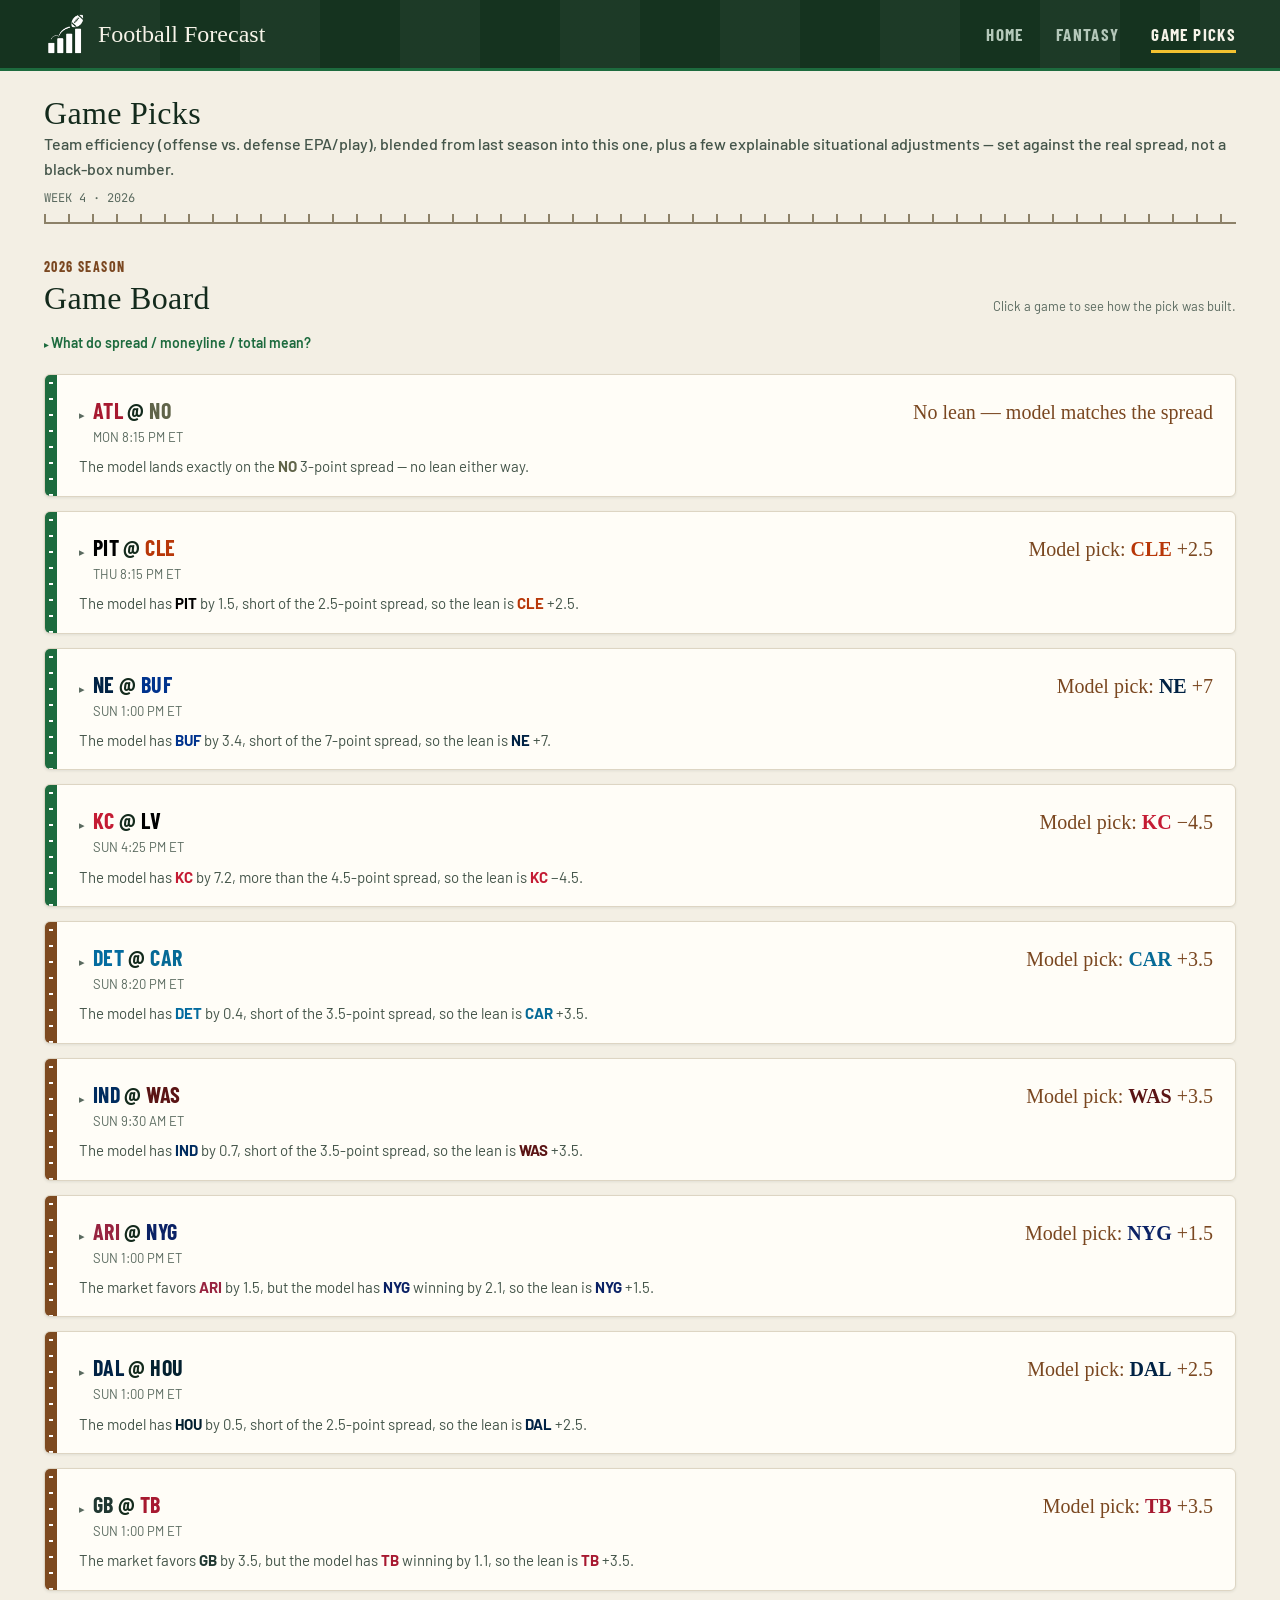
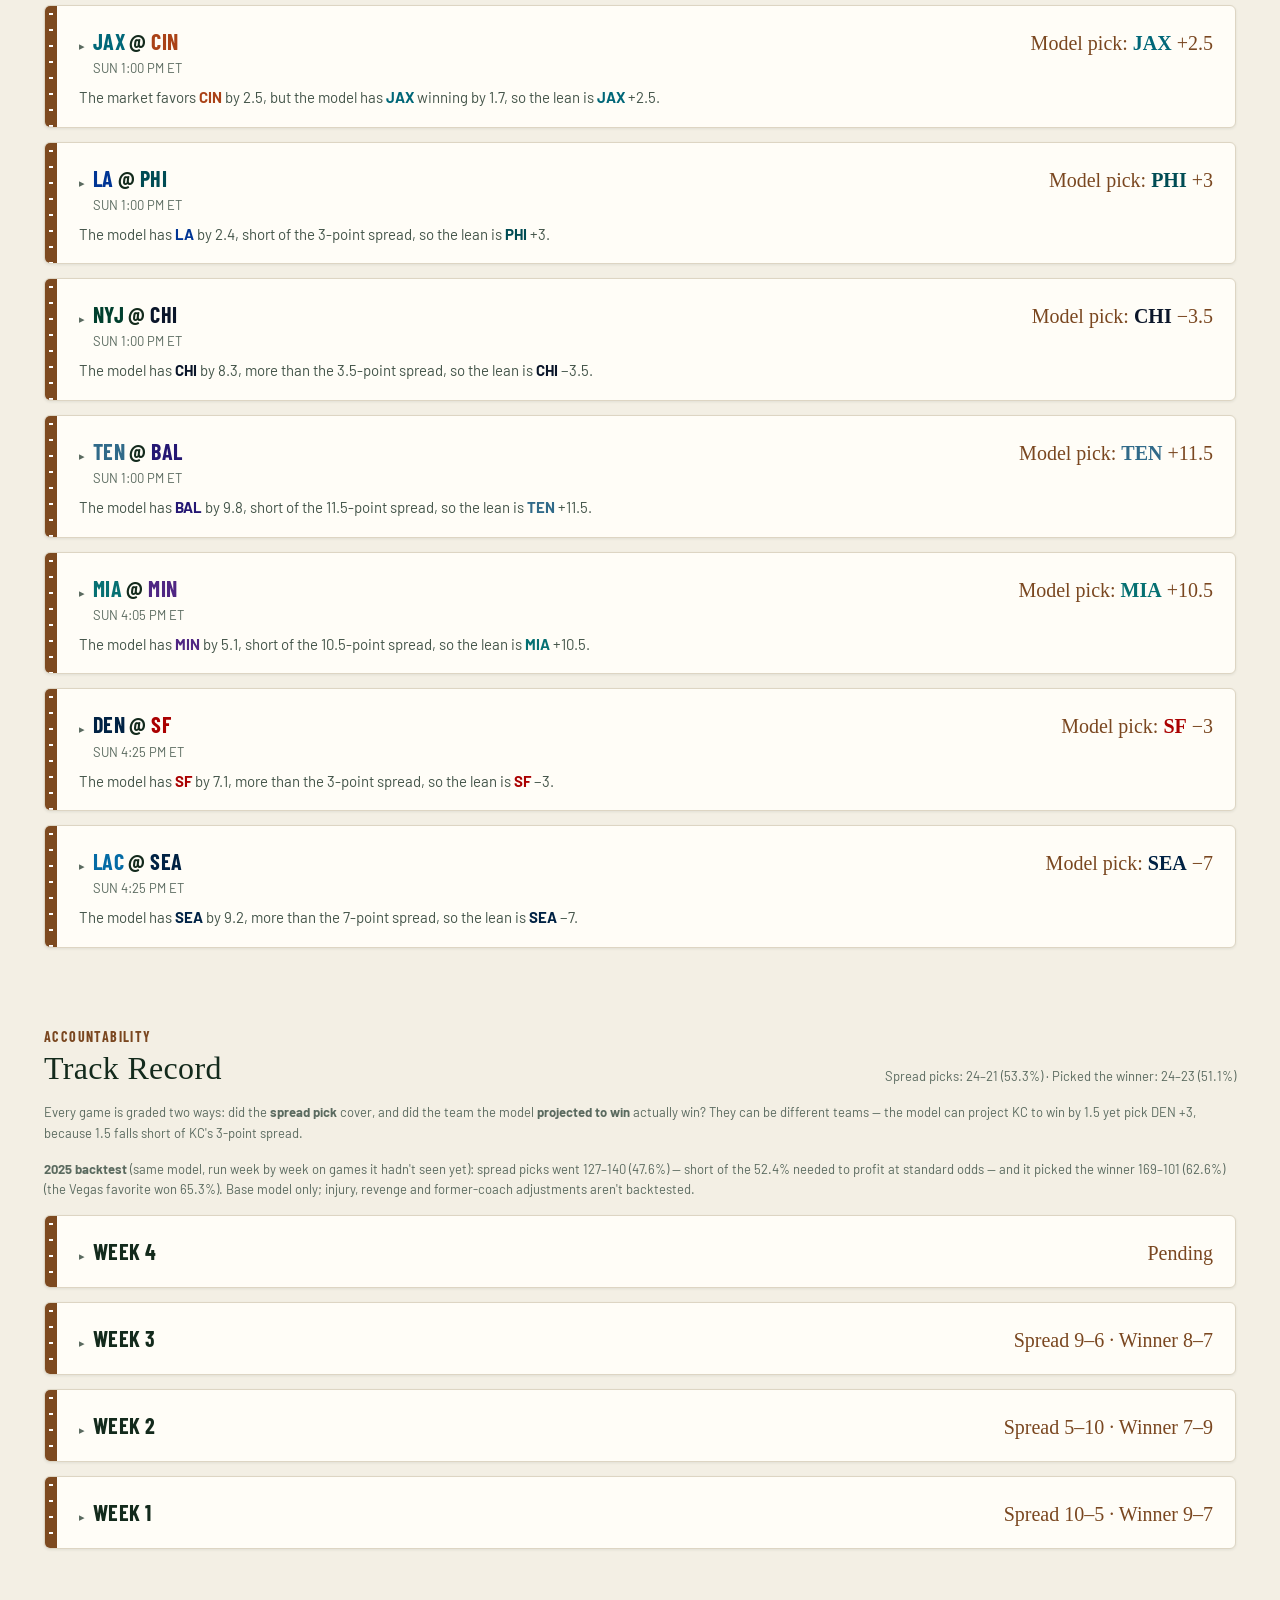
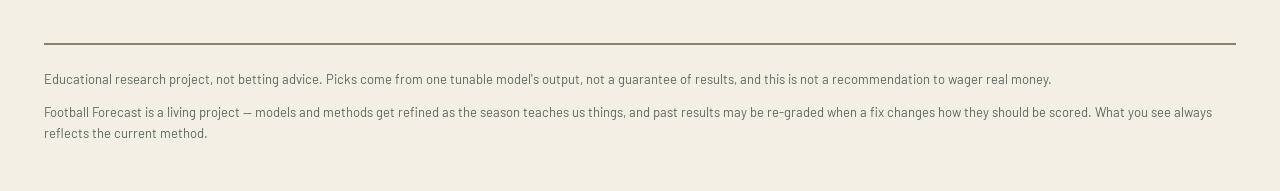
==== betting.html @ 80f2fd71 "Switch the site to the design system's Chalk (light) theme The Field (dark) theme read as too dark, " ====
<!doctype html>
<html lang="en" data-theme="light">
<head>
<meta charset="utf-8">
<meta name="viewport" content="width=device-width, initial-scale=1">
<title>Game Picks — Football Forecast</title>
<meta name="description" content="Weekly game-by-game picks built from matchup efficiency, continuity, situational factors, and weather.">
<meta name="theme-color" content="#15331f">
<link rel="stylesheet" href="tokens.css">
<link rel="stylesheet" href="styles.css">
<link rel="icon" type="image/jpeg" href="images/favicon.jpg">
</head>
<body>

<header class="site-header">
  <nav class="site-nav">
    <a href="index.html" class="site-logo"><img src="images/logo_small_white.png" alt="" class="site-logo-img">Football Forecast</a>
    <button class="nav-burger" aria-label="Menu" onclick="toggleSiteNav(this)">&#9776;</button>
    <ul class="site-nav-links">
      <li><a href="index.html" class="site-nav-link">Home</a></li>
      <li><a href="fantasy.html" class="site-nav-link">Fantasy</a></li>
      <li><a href="betting.html" class="site-nav-link active">Game Picks</a></li>
    </ul>
  </nav>
</header>

<main class="container">
  <div class="masthead-strip">
    <div>
      <h1>Game Picks</h1>
      <div class="masthead-sub">Team efficiency (offense vs. defense EPA/play), blended from last season into this one, plus a few explainable situational adjustments — set against the real spread, not a black-box number.</div>
    </div>
    <div class="masthead-date" id="betting-week-label"></div>
  </div>

  <section class="section">
    <div class="section-head">
      <div>
        <div class="section-kicker betting">2026 Season</div>
        <h2 id="game-board-title">Game Board</h2>
      </div>
      <span class="section-note">Click a game to see how the pick was built.</span>
    </div>
    <details class="methodology-details" style="margin-bottom: 1.25rem;">
      <summary>What do spread / moneyline / total mean?</summary>
      <div class="section-note" style="display: block; margin-top: 0.5rem; line-height: 1.6;">
        <strong>Moneyline</strong> is a bet on who simply wins the game. A negative number is the favorite —
        e.g. &minus;148 means you'd bet $148 to win $100 (plus your $148 back). A positive number is the
        underdog — e.g. +124 means a $100 bet wins $124. <strong>Spread</strong> handicaps the favorite by a
        point margin so both sides are roughly equally likely to "cover" — the favorite (shown negative, e.g.
        KC &minus;3.0) must win by more than 3 to cover; the underdog (shown positive, e.g. DEN +3.0) covers by
        losing by less than 3, or winning outright. <strong>Total</strong> (over/under) is a bet on the
        combined score of both teams, over or under one number. Each <strong>Model pick</strong> below is the
        side of the spread our model favors: if the model's projected margin beats the spread, it takes the
        favorite; if it falls short, it takes the underdog with the points. When the two match exactly, there's
        no lean.
      </div>
    </details>
    <div id="game-board"></div>
  </section>

  <section class="section">
    <div class="section-head">
      <div>
        <div class="section-kicker betting">Accountability</div>
        <h2>Track Record</h2>
      </div>
      <span class="section-note" id="track-record-overall"></span>
    </div>
    <p class="section-note tr-note">
      Every game is graded two ways: did the <strong>spread pick</strong> cover, and did the team the model
      <strong>projected to win</strong> actually win? They can be different teams — the model can project KC to
      win by 1.5 yet pick DEN +3, because 1.5 falls short of KC's 3-point spread.
    </p>
    <p class="section-note tr-note" id="backtest-summary"></p>
    <div id="track-record"></div>
  </section>

  <div class="disclaimer">
    <p>
      Educational research project, not betting advice. Picks come from one tunable model's output, not a
      guarantee of results, and this is not a recommendation to wager real money.
    </p>
    <p>
      Football Forecast is a living project — models and methods get refined as the season teaches us things,
      and past results may be re-graded when a fix changes how they should be scored. What you see always
      reflects the current method.
    </p>
  </div>
</main>

<script>
function toggleSiteNav(btn) {
  const links = document.querySelector('.site-nav-links');
  const open = links.classList.toggle('open');
  btn.innerHTML = open ? '&#10005;' : '&#9776;';
}

function fmt1(n) { return (n === null || n === undefined) ? '—' : (Math.round(n * 10) / 10).toFixed(1).replace('-', '−'); }

// Kickoff as the design system writes it: "SUN 1:00 PM ET". nflverse's
// gametime is already Eastern, 24-hour.
function kickoff(g) {
  if (!g.weekday || !g.gametime) return '';
  const [h, m] = g.gametime.split(':').map(Number);
  return `${g.weekday.slice(0, 3).toUpperCase()} ${h % 12 || 12}:${String(m).padStart(2, '0')} ${h < 12 ? 'AM' : 'PM'} ET`;
}

// Official primary brand color per team (from nflverse's teams table).
const TEAM_COLORS = {
  ARI: '#97233F', ATL: '#A71930', BAL: '#241773', BUF: '#00338D', CAR: '#0085CA',
  CHI: '#0B162A', CIN: '#FB4F14', CLE: '#FF3C00', DAL: '#002244', DEN: '#002244',
  DET: '#0076B6', GB: '#203731', HOU: '#03202F', IND: '#002C5F', JAX: '#006778',
  KC: '#E31837', LA: '#003594', LAC: '#007BC7', LV: '#000000', MIA: '#008E97',
  MIN: '#4F2683', NE: '#002244', NO: '#D3BC8D', NYG: '#0B2265', NYJ: '#003F2D',
  PHI: '#004C54', PIT: '#000000', SEA: '#002244', SF: '#AA0000', TB: '#A71930',
  TEN: '#4495D2', WAS: '#5A1414',
};

// Most primaries are navy or black and vanish on the dark field, so each is
// mixed toward the page's text color only as far as it takes to clear 4.5:1
// on --surface-raised (the worst-case card ground in both themes). Reads the
// live tokens, so it holds in either theme.
const READABLE_TEAM_COLORS = (() => {
  const rgb = hex => { const n = parseInt(hex.trim().slice(1), 16); return [n >> 16 & 255, n >> 8 & 255, n & 255]; };
  const lum = c => c.map(v => { v /= 255; return v <= 0.03928 ? v / 12.92 : ((v + 0.055) / 1.055) ** 2.4; })
    .reduce((s, v, i) => s + v * [0.2126, 0.7152, 0.0722][i], 0);
  const ratio = (a, b) => { const [hi, lo] = [lum(a), lum(b)].sort((x, y) => y - x); return (hi + 0.05) / (lo + 0.05); };
  const css = getComputedStyle(document.documentElement);
  const ground = rgb(css.getPropertyValue('--surface-raised')), ink = rgb(css.getPropertyValue('--text'));
  const out = {};
  for (const [team, hex] of Object.entries(TEAM_COLORS)) {
    const base = rgb(hex);
    let mixed = base;
    for (let step = 1; step <= 20 && ratio(mixed, ground) < 4.5; step++) {
      mixed = base.map((v, i) => Math.round(v + (ink[i] - v) * step / 20));
    }
    out[team] = `rgb(${mixed.join(', ')})`;
  }
  return out;
})();

function teamSpan(abbr) {
  const color = READABLE_TEAM_COLORS[abbr];
  return color ? `<span class="team" style="--team-color: ${color};">${abbr}</span>` : abbr;
}

// Colors just the two teams THIS game is about, matched on word boundaries
// so e.g. "LA" doesn't clip inside another word -- safe because a game's
// storyline only ever names its own home/away teams.
function colorStoryline(text, home, away) {
  if (!text) return text;
  const esc = (s) => s.replace(/[.*+?^${}()|[\]\\]/g, '\\$&');
  return text
    .replace(new RegExp(`\\b${esc(home)}\\b`, 'g'), teamSpan(home))
    .replace(new RegExp(`\\b${esc(away)}\\b`, 'g'), teamSpan(away));
}

// Yellow penalty flags (.flag) are reserved for factors that actually move the
// model's margin -- a starting QB out, a revenge game, a former coach -- per the
// design system's Tag rule. Everything else is context, shown as a neutral tag.
function factorTags(g) {
  const tags = [];
  if (g.primetime) tags.push(`<span class="factor-tag">Primetime</span>`);
  if (g.div_game) tags.push(`<span class="factor-tag">Division game</span>`);
  const homeQbOut = g.qb_injury && g.qb_injury.home;
  const awayQbOut = g.qb_injury && g.qb_injury.away;
  const qbStatusLabel = s => s === 'Reserve' ? 'on Reserve' : s;
  if (homeQbOut) tags.push(`<span class="factor-tag flag">${teamSpan(g.home_team)} QB ${qbStatusLabel(homeQbOut.status)}</span>`);
  if (awayQbOut) tags.push(`<span class="factor-tag flag">${teamSpan(g.away_team)} QB ${qbStatusLabel(awayQbOut.status)}</span>`);
  if (g.revenge_game && (g.revenge_game.home || g.revenge_game.away)) {
    const who = g.revenge_game.home ? g.home_team : g.away_team;
    tags.push(`<span class="factor-tag flag">Revenge game: ${teamSpan(who)} lost last meeting (${g.revenge_game.last_season})</span>`);
  }
  if (g.former_coach && (g.former_coach.home || g.former_coach.away)) {
    const fc = g.former_coach.home || g.former_coach.away;
    const who = g.former_coach.home ? g.home_team : g.away_team;
    tags.push(`<span class="factor-tag flag">${teamSpan(who)} faces former coach ${fc.coach_name}</span>`);
  }
  if (g.rest_days_edge_home !== null && g.rest_days_edge_home !== 0) {
    const who = g.rest_days_edge_home > 0 ? g.home_team : g.away_team;
    tags.push(`<span class="factor-tag">Rest edge: ${teamSpan(who)} (+${Math.abs(g.rest_days_edge_home)}d)</span>`);
  }
  if (g.international_site) tags.push(`<span class="factor-tag">International site</span>`);
  if (g.roof) tags.push(`<span class="factor-tag">${g.roof}</span>`);
  if (g.weather) tags.push(`<span class="factor-tag">${g.weather.short_forecast}, ${g.weather.temperature_f}°F, wind ${g.weather.wind}</span>`);
  const homeOl = g.oline_continuity && g.oline_continuity.home;
  const awayOl = g.oline_continuity && g.oline_continuity.away;
  if (homeOl) tags.push(`<span class="factor-tag">${teamSpan(g.home_team)} O-line continuity: ${Math.round(homeOl.continuity_pct * 100)}%</span>`);
  if (awayOl) tags.push(`<span class="factor-tag">${teamSpan(g.away_team)} O-line continuity: ${Math.round(awayOl.continuity_pct * 100)}%</span>`);
  const homeCoach = g.coach_continuity && g.coach_continuity.home;
  const awayCoach = g.coach_continuity && g.coach_continuity.away;
  if (homeCoach && homeCoach.same_coach === false) tags.push(`<span class="factor-tag">${teamSpan(g.home_team)} new HC</span>`);
  if (awayCoach && awayCoach.same_coach === false) tags.push(`<span class="factor-tag">${teamSpan(g.away_team)} new HC</span>`);
  return tags.join('');
}

function fmtOdds(n) { return (n === null || n === undefined) ? '—' : (n > 0 ? '+' + n : String(n).replace('-', '−')); }

// A team's own spread in standard notation (favorite negative) from the
// home-relative spread_home -- same formatting as the market row.
function teamLine(spreadHome, side) {
  const x = side === 'home' ? -spreadHome : spreadHome;
  return x === 0 ? 'PK' : fmtOdds(x);
}

function pickLabel(side, spreadHome, home, away) {
  const team = side === 'home' ? home : away;
  return `${teamSpan(team)} ${teamLine(spreadHome, side)}`;
}

function pickHeader(g) {
  if (g.pick_status === 'pick' && g.our_pick && g.market) {
    return `Model pick: ${pickLabel(g.our_pick, g.market.spread_home, g.home_team, g.away_team)}`;
  }
  if (g.pick_status === 'no_lean') return 'No lean — model matches the spread';
  if (g.pick_status === 'no_line') return 'No line posted yet';
  return 'Not enough data yet';
}

function marketOddsHtml(g) {
  const m = g.market;
  if (!m) return '';
  // spread_home is home-relative (positive = home favored); flip signs to
  // the two teams' own standard-notation numbers (favorite negative,
  // underdog positive).
  const homeSpread = -m.spread_home;
  const awaySpread = m.spread_home;
  let edgeNote = '';
  const mm = g.model_margin_home;
  if (mm !== null && mm !== undefined && m.edge_vs_market !== null && m.edge_vs_market !== undefined) {
    const modelText = mm === 0 ? 'even' : `${teamSpan(mm > 0 ? g.home_team : g.away_team)} by ${fmt1(Math.abs(mm))}`;
    const s = m.spread_home;
    const marketText = s === 0 ? 'even' : `${teamSpan(s > 0 ? g.home_team : g.away_team)} ${fmtOdds(-Math.abs(s))}`;
    const e = m.edge_vs_market;
    const gapText = e === 0 ? 'no gap' : `gap ${Math.abs(e).toFixed(1)} toward ${teamSpan(e > 0 ? g.home_team : g.away_team)}`;
    edgeNote = `Model: ${modelText} &middot; Market: ${marketText} &middot; ${gapText}`;
  }
  return `
    <div class="market-odds">
      <div class="market-row"><span class="market-label">Spread</span><span>${teamSpan(g.home_team)} ${fmtOdds(homeSpread)} &middot; ${teamSpan(g.away_team)} ${fmtOdds(awaySpread)}</span></div>
      <div class="market-row"><span class="market-label">Moneyline</span><span>${teamSpan(g.home_team)} ${fmtOdds(m.moneyline_home)} &middot; ${teamSpan(g.away_team)} ${fmtOdds(m.moneyline_away)}</span></div>
      <div class="market-row"><span class="market-label">Total</span><span>${m.total ?? '—'}</span></div>
      ${edgeNote ? `<div class="market-edge-note">${edgeNote}</div>` : ''}
    </div>
  `;
}

async function loadGameBoard() {
  const el = document.getElementById('game-board');
  try {
    const gb = await fetch('data/betting/game_board.json').then(r => r.json());
    if (!gb.games || !gb.games.length) {
      el.innerHTML = `<p class="empty-state">${gb.note || 'No upcoming games found.'}</p>`;
      return;
    }
    document.getElementById('betting-week-label').textContent = `Week ${gb.week} · ${gb.season}`;
    const isRivalry = g => g.div_game || (g.revenge_game && (g.revenge_game.home || g.revenge_game.away)) || (g.former_coach && (g.former_coach.home || g.former_coach.away));
    el.innerHTML = gb.games.map(g => {
      const pickText = pickHeader(g);
      const time = kickoff(g);
      return `
        <details class="game-card ${isRivalry(g) ? 'rivalry' : ''}">
          <summary>
            <div class="game-card-top">
              <div class="matchup-line">
                <div>
                  <div class="game-matchup">${teamSpan(g.away_team)} @ ${teamSpan(g.home_team)}</div>
                  <div class="section-note">${time}</div>
                </div>
              </div>
              <div class="game-pick">${pickText}</div>
            </div>
            <p class="game-why">${colorStoryline(g.storyline_short, g.home_team, g.away_team)}</p>
          </summary>
          <div class="game-card-body">
            ${marketOddsHtml(g)}
            <p class="game-storyline">${colorStoryline(g.storyline, g.home_team, g.away_team)}</p>
            <div class="factor-tags">${factorTags(g)}</div>
          </div>
        </details>
      `;
    }).join('');
  } catch (e) {
    el.innerHTML = '<p class="empty-state">Game board data not available yet — run scripts/betting_scan.py.</p>';
  }
}

const MARK_RIGHT = `<span class="pill up" title="Correct" aria-label="Correct">&#10003;</span>`;
const MARK_WRONG = `<span class="pill down" title="Incorrect" aria-label="Incorrect">&#10007;</span>`;

// Unplayed games get no mark -- the week header already says "Pending", and
// a pill per line was what pushed rows past a phone-width card.
function spreadResultPill(g) {
  if (g.no_lean) return `<span class="pill pos">No lean</span>`;
  if (g.push) return `<span class="pill pos">Push</span>`;
  if (g.correct === null || g.correct === undefined) return '';
  return g.correct ? MARK_RIGHT : MARK_WRONG;
}

function winnerResultPill(g) {
  if (g.result === null || g.result === undefined) return '';
  if (g.result === 0) return `<span class="pill pos">Tie</span>`;
  if (g.winner_correct === null || g.winner_correct === undefined) return '';
  return g.winner_correct ? MARK_RIGHT : MARK_WRONG;
}

// The team the frozen margin projected to win -- can differ from the spread
// pick (KC by 1.5 vs. a 3-point spread projects KC but picks DEN +3).
function projectedWinner(g) {
  const m = g.model_margin_home;
  if (m === null || m === undefined) return '—';
  if (m === 0) return 'Even';
  return teamSpan(m > 0 ? g.home_team : g.away_team);
}

// "15-15 (50.0%)" from {graded, correct, accuracy}; null when nothing's graded yet.
function recordText(r) {
  if (!r || !r.graded) return null;
  return `${r.correct}–${r.graded - r.correct} (${(r.accuracy * 100).toFixed(1)}%)`;
}

async function loadBacktestSummary() {
  const el = document.getElementById('backtest-summary');
  try {
    const bt = await fetch('data/betting/best_calls_backtest.json').then(r => r.json());
    const ats = recordText(bt.ats), outright = recordText(bt.outright);
    if (!ats || !outright) return;
    const fav = bt.market_favorite_outright && bt.market_favorite_outright.accuracy;
    el.innerHTML = `<strong>${bt.season} backtest</strong> (same model, run week by week on games it hadn't seen yet): `
      + `spread picks went ${ats} — short of the 52.4% needed to profit at standard odds — and it picked the winner ${outright}`
      + (fav ? ` (the Vegas favorite won ${(fav * 100).toFixed(1)}%)` : '')
      + `. Base model only; injury, revenge and former-coach adjustments aren't backtested.`;
  } catch (e) {
    el.textContent = '';
  }
}

async function loadTrackRecord() {
  const el = document.getElementById('track-record');
  const overallEl = document.getElementById('track-record-overall');
  try {
    const acc = await fetch('data/betting/accountability.json').then(r => r.json());
    if (!acc.weeks || !acc.weeks.length) {
      el.innerHTML = `<p class="empty-state">No graded weeks yet — picks get locked before kickoff, then graded once that week's games are final.</p>`;
      return;
    }
    const seasonAts = recordText(acc.ats), seasonOutright = recordText(acc.outright);
    overallEl.textContent = seasonAts
      ? `Spread picks: ${seasonAts} · Picked the winner: ${seasonOutright || '—'}`
      : '';
    el.innerHTML = [...acc.weeks].reverse().map(w => {
      const wAts = recordText(w.ats), wOutright = recordText(w.outright);
      const wRecord = wAts ? `Spread ${wAts.split(' ')[0]} · Winner ${wOutright ? wOutright.split(' ')[0] : '—'}` : 'Pending';
      const gamesHtml = w.games.map(g => {
        const pick = g.our_pick ? pickLabel(g.our_pick, g.spread_home, g.home_team, g.away_team) : '—';
        return `
          <div class="tr-game-row">
            <span class="tr-matchup">${teamSpan(g.away_team)} @ ${teamSpan(g.home_team)}</span>
            <div class="tr-results">
              <div class="tr-result"><span class="section-note">Spread pick</span> ${pick} ${spreadResultPill(g)}</div>
              <div class="tr-result"><span class="section-note">Projected winner</span> ${projectedWinner(g)} ${winnerResultPill(g)}</div>
            </div>
          </div>
        `;
      }).join('');
      return `
        <details class="game-card">
          <summary>
            <div class="game-card-top">
              <div class="matchup-line"><div class="game-matchup">Week ${w.week}</div></div>
              <div class="game-pick">${wRecord}</div>
            </div>
          </summary>
          <div class="game-card-body">
            <div class="market-odds">${gamesHtml}</div>
          </div>
        </details>
      `;
    }).join('');
  } catch (e) {
    el.innerHTML = '<p class="empty-state">Track record data not available yet.</p>';
  }
}

loadGameBoard();
loadTrackRecord();
loadBacktestSummary();
</script>
</body>
</html>
---- tokens.css ----
/* Football Forecast design tokens -- compiled from the Claude Design system
   "Football Forecast" (tokens.json). Load before styles.css. Field (dark) is
   the default theme; Chalk (light) applies under [data-theme="light"]. */

/* Field */
:root, [data-theme="dark"] {
  color-scheme: dark;
  --bg: #0e2418;
  --turf-stripe: #12291c;
  --surface: #15331f;
  --surface-raised: #1c4129;
  --line: #2a553a;
  --line-strong: #5a9670;
  --text: #f6f3e8;
  --text-2: #c5d4c8;
  --text-3: #94ad9b;
  --turf: #1f7a45;
  --turf-strong: #18633a;
  --turf-text: #7fd6a0;
  --on-turf: #ffffff;
  --pigskin: #8a5428;
  --pigskin-strong: #6f4220;
  --pigskin-text: #e0a56b;
  --on-pigskin: #ffffff;
  --laces: #ffffff;
  --flag: #f2c230;
  --on-flag: #1a1405;
  --up: #7fd6a0;
  --up-tint: #1d4a2f;
  --down: #ff9e7a;
  --down-tint: #3f2a1c;
  --sheet: #f4efe1;
  --sheet-ink: #1b2e20;
  --sheet-muted: #5a6b5e;
  --sheet-line: #d8cfb6;
  --header: #0a1b11;
  --on-header: #f6f3e8;
  --on-header-muted: #a9bfae;
  --focus: #f2c230;
  --shadow-sm: 0 1px 2px rgba(0,0,0,0.35);
  --shadow-md: 0 8px 24px rgba(0,0,0,0.45);
}

/* Chalk */
[data-theme="light"] {
  color-scheme: light;
  --bg: #f3efe4;
  --turf-stripe: #ece7da;
  --surface: #fffdf7;
  --surface-raised: #ebe5d6;
  --line: #ddd5c3;
  --line-strong: #8c8168;
  --text: #132a1c;
  --text-2: #44554a;
  --text-3: #5b6b60;
  --turf: #1d6b3e;
  --turf-strong: #155531;
  --turf-text: #1d6b3e;
  --pigskin: #7d4a20;
  --pigskin-strong: #643a18;
  --pigskin-text: #7a4720;
  --up: #1d6b3e;
  --up-tint: #e2efe4;
  --down: #b23b16;
  --down-tint: #f6e3d9;
  --sheet: #15331f;
  --sheet-ink: #f6f3e8;
  --sheet-muted: #b5c8ba;
  --sheet-line: #2f5a3f;
  --header: #15331f;
  --on-header-muted: #b5c8ba;
  --focus: #7d4a20;
  --shadow-sm: 0 1px 3px rgba(19,42,28,0.08);
  --shadow-md: 0 8px 22px rgba(19,42,28,0.12);
}

:root {
  --space-1: 4px;
  --space-2: 8px;
  --space-3: 12px;
  --space-4: 16px;
  --space-5: 24px;
  --space-6: 32px;
  --space-7: 48px;
  --space-8: 64px;
  --radius-sm: 3px;
  --radius-md: 6px;
  --radius-lg: 12px;
  --radius-pill: 999px;
  --max-width: 1240px;
  --header-height: 68px;
  --gutter: 24px;
  --font-marker: "Permanent Marker", "Marker Felt", cursive;
  --font-condensed: "Barlow Condensed", "Arial Narrow", sans-serif;
  --font-sans: Barlow, system-ui, sans-serif;
  --font-mono: "JetBrains Mono", ui-monospace, monospace;
}

/* gutter token's own note: 16px under 480px */
@media (max-width: 480px) { :root { --gutter: 16px; } }
---- styles.css ----
/* Football Forecast -- component styles (drop-in for styles.css; class names unchanged).
   Needs tokens.css loaded first. Fonts come from Google Fonts. */
@import url('https://fonts.googleapis.com/css2?family=Permanent+Marker&family=Barlow+Condensed:wght@600;700&family=Barlow:wght@400;500;600;700&family=JetBrains+Mono:wght@500;700&display=swap');

* { box-sizing: border-box; }

body {
  margin: 0;
  background: var(--bg);
  color: var(--text);
  font-family: var(--font-sans);
  font-size: 16px;
  line-height: 1.55;
  -webkit-font-smoothing: antialiased;
}

h1, h2 {
  font-family: var(--font-marker);
  font-weight: 400;
  letter-spacing: 0.01em;
  line-height: 1.15;
  margin: 0 0 0.4em;
  color: var(--text);
}
h1 { font-size: 48px; }
h2 { font-size: 32px; }
h3, h4 {
  font-family: var(--font-condensed);
  font-weight: 700;
  text-transform: uppercase;
  letter-spacing: 0.02em;
  margin: 0 0 0.5em;
  color: var(--text);
}
h3 { font-size: 22px; }
h4 { font-size: 17px; }

.mono, .num, .num-center { font-family: var(--font-mono); font-variant-numeric: tabular-nums; }
.marker { font-family: var(--font-marker); font-weight: 400; }

a { color: var(--turf-text); text-underline-offset: 3px; }
:focus-visible { outline: 2px solid var(--focus); outline-offset: 2px; }

.container { max-width: var(--max-width); margin: 0 auto; padding: 0 var(--gutter); }

/* ---- Nav: header bar with faint mowing stripes ---- */
.site-header {
  background-color: var(--header);
  background-image: repeating-linear-gradient(90deg, transparent 0 80px, rgba(255,255,255,0.035) 80px 160px);
  border-bottom: 3px solid var(--turf);
  position: sticky; top: 0; z-index: 50;
}
.site-nav {
  max-width: var(--max-width); margin: 0 auto; padding: 0 var(--gutter);
  height: var(--header-height);
  display: flex; align-items: center; justify-content: space-between;
}
.site-logo {
  font-family: var(--font-marker);
  font-size: 24px; line-height: 1;
  text-decoration: none; color: var(--on-header);
  display: flex; align-items: center; gap: var(--space-3);
}
.site-logo-img { height: 42px; width: 42px; }
.site-nav-links { list-style: none; display: flex; gap: var(--space-6); margin: 0; padding: 0; }
.site-nav-link {
  font-family: var(--font-condensed);
  font-weight: 700; font-size: 17px; letter-spacing: 0.08em; text-transform: uppercase;
  text-decoration: none; color: var(--on-header-muted);
  padding: 6px 0; border-bottom: 3px solid transparent;
}
.site-nav-link:hover, .site-nav-link.active { color: var(--on-header); border-bottom-color: var(--flag); }
.nav-burger { display: none; background: none; border: none; font-size: 1.5rem; cursor: pointer; color: var(--on-header); }
@media (max-width: 720px) {
  .nav-burger { display: block; }
  .site-nav-links { display: none; position: absolute; top: var(--header-height); left: 0; right: 0; background: var(--header); flex-direction: column; gap: 0; }
  .site-nav-links.open { display: flex; }
  .site-nav-links li { border-top: 1px solid rgba(255,255,255,0.1); }
  .site-nav-link { display: block; padding: var(--space-4) var(--gutter); }
}

/* ---- Masthead: hash-mark rule under the strip ---- */
.masthead-strip {
  display: flex; justify-content: space-between; align-items: baseline; flex-wrap: wrap; gap: var(--space-2);
  padding: var(--space-5) 0 var(--space-4);
  position: relative;
}
.masthead-strip::after {
  content: ''; position: absolute; left: 0; right: 0; bottom: 0; height: 10px;
  border-bottom: 2px solid var(--line-strong);
  background: repeating-linear-gradient(90deg, var(--line-strong) 0 2px, transparent 2px 24px);
  background-size: 100% 8px; background-repeat: no-repeat; background-position: bottom;
}
.masthead-strip h1 { font-size: 32px; margin: 0; }
.masthead-strip .masthead-sub {
  font-family: var(--font-sans); font-size: 16px; font-weight: 500; color: var(--text-2);
  text-transform: none; letter-spacing: normal;
}
.masthead-strip .masthead-date { font-family: var(--font-mono); font-size: 12px; color: var(--text-3); text-transform: uppercase; }

/* ---- Hero ---- */
.hero { padding: var(--space-8) 0 var(--space-6); text-align: center; }
.hero h1 { font-size: clamp(2.25rem, 6vw, 3rem); }
.hero p { color: var(--text-2); font-size: 18px; max-width: 640px; margin: var(--space-3) auto 0; }
.hero .badge {
  display: inline-block; font-family: var(--font-mono); font-size: 12px; color: var(--text-2);
  background: var(--surface-raised); border: 1px solid var(--line); border-radius: var(--radius-pill);
  padding: 4px 14px; margin-bottom: var(--space-4);
}

/* ---- Section shell ---- */
.section { padding: var(--space-6) 0; }
.section-head { display: flex; align-items: flex-end; justify-content: space-between; flex-wrap: wrap; gap: var(--space-3); margin-bottom: var(--space-4); }
.section-head h2 { margin: 0; }
.section-note { color: var(--text-3); font-size: 13px; }
.section-kicker, .col-head .col-kicker {
  font-family: var(--font-condensed); font-size: 14px; font-weight: 700;
  text-transform: uppercase; letter-spacing: 0.1em; color: var(--turf-text); margin-bottom: 2px;
}
.section-kicker.betting, .col-betting .col-kicker { color: var(--pigskin-text); }

/* ---- Buttons & links ---- */
.col-cta {
  display: inline-flex; align-items: center; gap: var(--space-2);
  margin: var(--space-2) 0;
  font-family: var(--font-condensed); font-size: 17px; font-weight: 700; letter-spacing: 0.06em; text-transform: uppercase;
  text-decoration: none; color: var(--on-turf); background: var(--turf);
  padding: 10px 18px; border-radius: var(--radius-md); border: none; cursor: pointer;
}
.col-cta:hover { background: var(--turf-strong); }
.col-cta.betting { background: var(--pigskin); color: var(--on-pigskin); }
.col-cta.betting:hover { background: var(--pigskin-strong); }
.view-more {
  display: inline-block; margin-top: var(--space-2);
  font-size: 14px; font-weight: 600; text-decoration: none; color: var(--text-2);
  border-bottom: 2px dashed var(--line-strong); padding-bottom: 1px;
}
.view-more:hover { color: var(--text); border-bottom-color: var(--flag); }

/* ---- Toggle ---- */
.toggle-group { display: inline-flex; background: var(--surface-raised); border: 1px solid var(--line-strong); border-radius: var(--radius-md); padding: 3px; }
.toggle-btn {
  border: none; background: transparent; cursor: pointer;
  padding: 6px 16px; border-radius: 4px;
  font-family: var(--font-mono); font-weight: 700; font-size: 13px; color: var(--text-2);
}
.toggle-btn:hover { color: var(--text); }
.toggle-btn.active { background: var(--turf); color: var(--on-turf); box-shadow: var(--shadow-sm); }

/* ---- Position tabs ---- */
.pos-tabs { display: flex; gap: 6px; flex-wrap: wrap; margin-bottom: var(--space-4); }
.pos-tab {
  border: 1px solid var(--line-strong); background: var(--surface); color: var(--text-2); cursor: pointer;
  padding: 5px 16px; border-radius: var(--radius-pill);
  font-family: var(--font-condensed); font-weight: 700; font-size: 15px; letter-spacing: 0.06em;
}
.pos-tab:hover { color: var(--text); }
.pos-tab.active { background: var(--turf); color: var(--on-turf); border-color: var(--turf); }

/* ---- Cards ---- */
.card { background: var(--surface); border: 1px solid var(--line); border-radius: var(--radius-md); box-shadow: var(--shadow-sm); }
.card-pad { padding: var(--space-5); }
.card-accent-fantasy { border-top: 4px solid var(--turf); }
.zone-stat-row { display: flex; justify-content: space-between; align-items: baseline; padding: 10px 0; border-bottom: 1px solid var(--line); }
.zone-stat-row:last-of-type { border-bottom: none; }
.zone-stat-label { color: var(--text-2); font-size: 14px; }
.zone-stat-value { font-family: var(--font-mono); font-weight: 700; color: var(--text); }

/* ---- Data table ---- */
.table-scroll { overflow-x: auto; padding: 0 var(--space-3); }
table.data-table { width: 100%; min-width: 640px; border-collapse: collapse; font-size: 14px; table-layout: fixed; }
table.data-table .w-xs { width: 3.25rem; }
table.data-table .w-sm { width: 4.5rem; }
table.data-table .w-md { width: 5.5rem; }
table.data-table .w-lg { width: 7rem; }
table.data-table .w-player { width: 9rem; }
table.data-table th, table.tight-table th {
  font-family: var(--font-condensed); font-size: 13px; font-weight: 700;
  text-transform: uppercase; letter-spacing: 0.08em; color: var(--text-3);
  border-bottom: 2px solid var(--line-strong); white-space: nowrap;
}
table.data-table th { text-align: center; padding: 10px 12px 8px; }
table.data-table th.num { text-align: right; }
table.data-table th.num-center, table.data-table th.center { text-align: center; }
table.data-table td { padding: 9px 12px; border-bottom: 1px solid var(--line); white-space: nowrap; font-weight: 500; }
table.data-table tbody tr:nth-child(even) { background: rgba(127,127,127,0.04); }
table.data-table tbody tr:hover, table.tight-table tbody tr:hover { background: var(--surface-raised); }
.num { text-align: right; }
.num-center { text-align: center; }
.center { text-align: center; }

table.tight-table { width: 100%; border-collapse: collapse; font-size: 14px; }
table.tight-table th { text-align: left; padding: 4px 8px; }
table.tight-table td { padding: 6px 8px; border-bottom: 1px solid var(--line); }
table.tight-table .num { text-align: right; }

/* ---- Pills & tags ---- */
.pill { display: inline-block; padding: 2px 9px; border-radius: var(--radius-pill); font-family: var(--font-condensed); font-size: 13px; font-weight: 700; letter-spacing: 0.04em; }
.pill.pos { background: var(--surface-raised); color: var(--text-2); }
.pill.up { background: var(--up-tint); color: var(--up); }
.pill.down { background: var(--down-tint); color: var(--down); }
.factor-tags { display: flex; flex-wrap: wrap; gap: var(--space-2); margin-top: var(--space-4); }
.factor-tag { font-size: 13px; font-weight: 500; background: var(--surface-raised); color: var(--text-2); padding: 4px 11px; border-radius: var(--radius-pill); border: 1px solid var(--line); }
/* penalty flag: yellow, with a little pennant notch */
.factor-tag.flag { background: var(--flag); color: var(--on-flag); border-color: transparent; font-weight: 700; padding-left: 22px; position: relative; }
.factor-tag.flag::before { content: ''; position: absolute; left: 9px; top: 50%; width: 7px; height: 9px; margin-top: -5px; background: var(--on-flag); clip-path: polygon(0 0, 100% 25%, 0 55%); }
.mini-tag { font-family: var(--font-condensed); font-size: 12px; font-weight: 700; text-transform: uppercase; letter-spacing: 0.06em; padding: 1px 7px; border-radius: var(--radius-sm); background: var(--surface-raised); color: var(--pigskin-text); }
.mini-tag.blue { color: var(--turf-text); }
.mini-tag.flag { background: var(--flag); color: var(--on-flag); }

/* ---- Methodology / selects ---- */
.dream-team-controls { display: flex; gap: var(--space-5); margin-bottom: var(--space-4); flex-wrap: wrap; }
.dream-team-controls label { display: flex; flex-direction: column; gap: 5px; font-family: var(--font-condensed); font-size: 12px; font-weight: 700; text-transform: uppercase; letter-spacing: 0.08em; color: var(--text-3); }
.dream-team-controls select { font-family: var(--font-mono); font-size: 13px; font-weight: 700; padding: 6px 10px; border: 1px solid var(--line-strong); border-radius: var(--radius-md); background: var(--surface); color: var(--text); cursor: pointer; }
.methodology-details summary { cursor: pointer; font-size: 14px; font-weight: 600; color: var(--turf-text); list-style: none; }
.methodology-details summary::-webkit-details-marker { display: none; }
.methodology-details summary::before { content: '▸ '; font-size: 0.7em; }
.methodology-details[open] summary::before { content: '▾ '; }

/* ---- Lineup slots ---- */
.lineup-grid { display: grid; grid-template-columns: repeat(auto-fit, minmax(140px, 1fr)); gap: var(--space-3); }
.lineup-slot { background: var(--surface); border: 1px solid var(--line); border-top: 4px solid var(--turf); border-radius: var(--radius-md); padding: 14px; text-align: center; }
.lineup-slot .slot-label { font-family: var(--font-condensed); font-size: 13px; font-weight: 700; letter-spacing: 0.1em; color: var(--turf-text); }
.lineup-slot .slot-name { font-weight: 700; margin: 6px 0 2px; font-size: 15px; }
.lineup-slot .slot-team { color: var(--text-3); font-size: 13px; }
.lineup-slot .slot-pts { font-family: var(--font-mono); font-weight: 700; font-size: 20px; margin-top: 6px; color: var(--turf-text); }

/* ---- Stat sheet: scorecard paper ---- */
.stat-sheet {
  background-color: var(--sheet); color: var(--sheet-ink);
  border-radius: var(--radius-sm); padding: var(--space-4) 18px;
  box-shadow: var(--shadow-sm);
}
.stat-sheet-title { font-family: var(--font-marker); font-size: 20px; line-height: 24px; color: var(--sheet-ink); border-bottom: 2px solid var(--sheet-ink); padding-bottom: 6px; margin-bottom: 6px; }
.stat-row { display: grid; grid-template-columns: 2.4rem 1fr auto; gap: var(--space-2); font-family: var(--font-mono); font-size: 13px; padding: 5px 0; border-bottom: 1px dashed var(--sheet-line); align-items: center; }
.stat-row:last-child { border-bottom: none; }
.stat-row .slot { color: var(--sheet-muted); font-weight: 700; }
.stat-row .pts { color: var(--sheet-ink); font-weight: 700; text-align: right; }
.stat-sheet .loading { color: var(--sheet-muted); }

/* ---- Front page columns ---- */
.front-grid { display: grid; grid-template-columns: minmax(0, 1.7fr) minmax(0, 1fr); gap: 0; }
.front-col { padding: var(--space-6) 0; }
.col-fantasy { border-right: 1px solid var(--line); padding-right: var(--space-6); }
.col-betting { padding-left: var(--space-6); }
@media (max-width: 860px) {
  .front-grid { grid-template-columns: minmax(0, 1fr); }
  .col-fantasy { border-right: none; border-bottom: 1px solid var(--line); padding-right: 0; padding-bottom: var(--space-6); }
  .col-betting { padding-left: 0; }
}
.col-head h2 { margin: 2px 0 2px; }
.col-head .col-sub { color: var(--text-3); font-size: 13px; }
.front-block { margin-bottom: var(--space-6); }
.front-block-title { font-family: var(--font-condensed); font-size: 17px; font-weight: 700; text-transform: uppercase; letter-spacing: 0.04em; color: var(--text); border-bottom: 2px solid var(--line-strong); padding-bottom: 4px; margin-bottom: 10px; }

/* ---- Mini leaders ---- */
.mini-leader-grid { display: grid; grid-template-columns: repeat(3, minmax(0, 1fr)); gap: var(--space-4) var(--space-5); }
@media (max-width: 460px) { .mini-leader-grid { grid-template-columns: repeat(2, minmax(0, 1fr)); } }
.mini-leader-col .mini-leader-pos { font-family: var(--font-condensed); font-size: 14px; font-weight: 700; letter-spacing: 0.1em; color: var(--turf-text); margin-bottom: 4px; }
.mini-leader-col ol { list-style: none; margin: 0; padding: 0; }
.mini-leader-col li { font-size: 14px; padding: 4px 0; border-bottom: 1px solid var(--line); display: flex; justify-content: space-between; gap: 6px; }
.mini-leader-col .mlname { overflow: hidden; text-overflow: ellipsis; white-space: nowrap; }
.mini-leader-col .mlpts { color: var(--text-3); font-family: var(--font-mono); font-size: 13px; flex-shrink: 0; }

/* ---- Ticket stubs ---- */
.ticket { display: flex; background: var(--surface); border: 1px solid var(--line); border-radius: var(--radius-md); margin-bottom: var(--space-3); box-shadow: var(--shadow-sm); overflow: hidden; }
/* pigskin bar with lace stitches */
.ticket-bar, .game-card::before {
  background-color: var(--pigskin);
  background-image: repeating-linear-gradient(180deg, transparent 0 7px, var(--laces) 7px 9px, transparent 9px 16px);
  background-size: 4px 100%; background-repeat: no-repeat; background-position: center;
}
.ticket-bar { width: 12px; flex-shrink: 0; }
.ticket-bar.rivalry { background-color: var(--turf); }
.ticket-body { flex: 1; padding: 12px 14px; min-width: 0; }
.ticket-perf { width: 0; border-left: 2px dashed var(--line-strong); position: relative; flex-shrink: 0; }
.ticket-perf::before, .ticket-perf::after { content: ''; position: absolute; width: 14px; height: 14px; background: var(--bg); border-radius: 50%; left: -8px; }
.ticket-perf::before { top: -8px; }
.ticket-perf::after { bottom: -8px; }
.ticket-stub { width: 84px; flex-shrink: 0; padding: 10px 8px; text-align: center; }
.ticket-stub .pick-label { font-family: var(--font-condensed); font-size: 11px; font-weight: 700; color: var(--text-3); text-transform: uppercase; letter-spacing: 0.1em; }
.ticket-stub .pick-team { font-family: var(--font-marker); font-size: 20px; line-height: 24px; color: var(--pigskin-text); margin-top: 2px; }
.ticket-stub .pick-line { font-family: var(--font-mono); font-size: 12px; color: var(--text-2); margin-top: 1px; }
.ticket-matchup { font-family: var(--font-condensed); font-weight: 700; font-size: 18px; letter-spacing: 0.02em; text-transform: uppercase; }
.ticket-time { font-family: var(--font-mono); font-size: 12px; color: var(--text-3); margin-top: 1px; }
.ticket-tags { display: flex; gap: 5px; margin-top: 6px; flex-wrap: wrap; }

/* ---- Game card (betting page) ---- */
.game-card { background: var(--surface); border: 1px solid var(--line); border-radius: var(--radius-md); margin-bottom: 14px; box-shadow: var(--shadow-sm); overflow: hidden; position: relative; padding-left: 12px; }
.game-card::before { content: ''; position: absolute; left: 0; top: 0; bottom: 0; width: 12px; }
.game-card.rivalry::before { background-color: var(--turf); }
.game-card[open] { box-shadow: var(--shadow-md); }
.game-card summary { list-style: none; cursor: pointer; padding: 18px 22px; }
.game-card summary::-webkit-details-marker { display: none; }
.game-card-top { display: flex; justify-content: space-between; align-items: baseline; flex-wrap: wrap; gap: var(--space-2); }
.game-card-top .matchup-line { display: flex; align-items: baseline; gap: var(--space-2); }
.game-card-top .matchup-line::before { content: '▸'; display: inline-block; font-size: 0.7em; color: var(--text-3); transition: transform 0.15s ease; }
.game-card[open] .matchup-line::before { transform: rotate(90deg); }
.game-matchup { font-family: var(--font-condensed); font-weight: 700; font-size: 22px; letter-spacing: 0.02em; text-transform: uppercase; }
.game-pick { font-family: var(--font-marker); font-size: 20px; color: var(--pigskin-text); }
.game-why { font-size: 15px; line-height: 1.5; color: var(--text-2); margin: 8px 0 0; }
.game-card-body { padding: 0 22px 20px; border-top: 1px solid var(--line); }
.market-odds { background: var(--surface-raised); border-radius: var(--radius-md); padding: 12px 16px; margin-top: var(--space-4); }
.market-row { display: flex; justify-content: space-between; align-items: baseline; gap: var(--space-4); padding: 3px 0; }
.market-row span:last-child { font-family: var(--font-mono); font-size: 13px; text-align: right; }
.market-label { font-family: var(--font-condensed); font-weight: 700; color: var(--text-3); text-transform: uppercase; font-size: 12px; letter-spacing: 0.08em; flex-shrink: 0; }
.market-edge-note { margin-top: var(--space-2); padding-top: var(--space-2); border-top: 1px solid var(--line); font-size: 14px; color: var(--pigskin-text); font-weight: 600; }
.game-storyline { font-size: 15px; line-height: 1.65; color: var(--text-2); padding-top: var(--space-4); margin: 0; }
.tr-game-row { display: flex; flex-wrap: wrap; justify-content: space-between; align-items: center; gap: var(--space-3); padding: 6px 0; border-bottom: 1px solid var(--line); }
.tr-game-row:last-child { border-bottom: none; }
.tr-note { display: block; margin: 0 0 var(--space-4); line-height: 1.55; }
.tr-note:empty { display: none; }
.tr-matchup { white-space: nowrap; }
.tr-results { display: flex; flex-direction: column; align-items: flex-end; gap: 4px; margin-left: auto; }
.tr-result { display: flex; align-items: center; gap: 6px; white-space: nowrap; }
.pivot-toggle { display: none; }

/* ---- About / footer ---- */
.about-section { border-top: 1px solid var(--line); }
.about-grid { display: grid; grid-template-columns: repeat(3, 1fr); gap: var(--space-6); margin-top: var(--space-4); }
.about-grid p { font-size: 15px; line-height: 1.65; color: var(--text-2); margin: 0; }
@media (max-width: 860px) { .about-grid { grid-template-columns: 1fr; gap: var(--space-5); } }
.disclaimer { color: var(--text-3); font-size: 13px; line-height: 1.6; border-top: 2px solid var(--line-strong); margin-top: var(--space-7); padding: var(--space-5) 0 var(--space-7); }
.disclaimer p { margin: 0 0 var(--space-3); }
.disclaimer p:last-child { margin-bottom: 0; }
.loading, .empty-state { color: var(--text-3); font-size: 14px; padding: var(--space-4) 0; }

/* ---- Site additions (not in the design system's bundle.css) ----
   Keep this block last and short, so re-syncing the design system is a copy
   of bundle.css above plus this block. */
.stat-sheet .empty-state { color: var(--sheet-muted); }
/* Team abbreviations in their (contrast-adjusted) team color, set per span by
   teamSpan() -- except on a yellow penalty flag, where only on-flag ink reads. */
.team { color: var(--team-color, inherit); font-weight: 700; }
.factor-tag.flag .team { color: inherit; }
/* Chalk's text-3 measures 4.496:1 on surface-raised -- a hair under the 4.5:1
   its own token note promises (market labels, Track Record labels sit there).
   1% darker clears it on every Chalk ground; worth fixing in the system too. */
[data-theme="light"] { --text-3: #5a6a5f; }
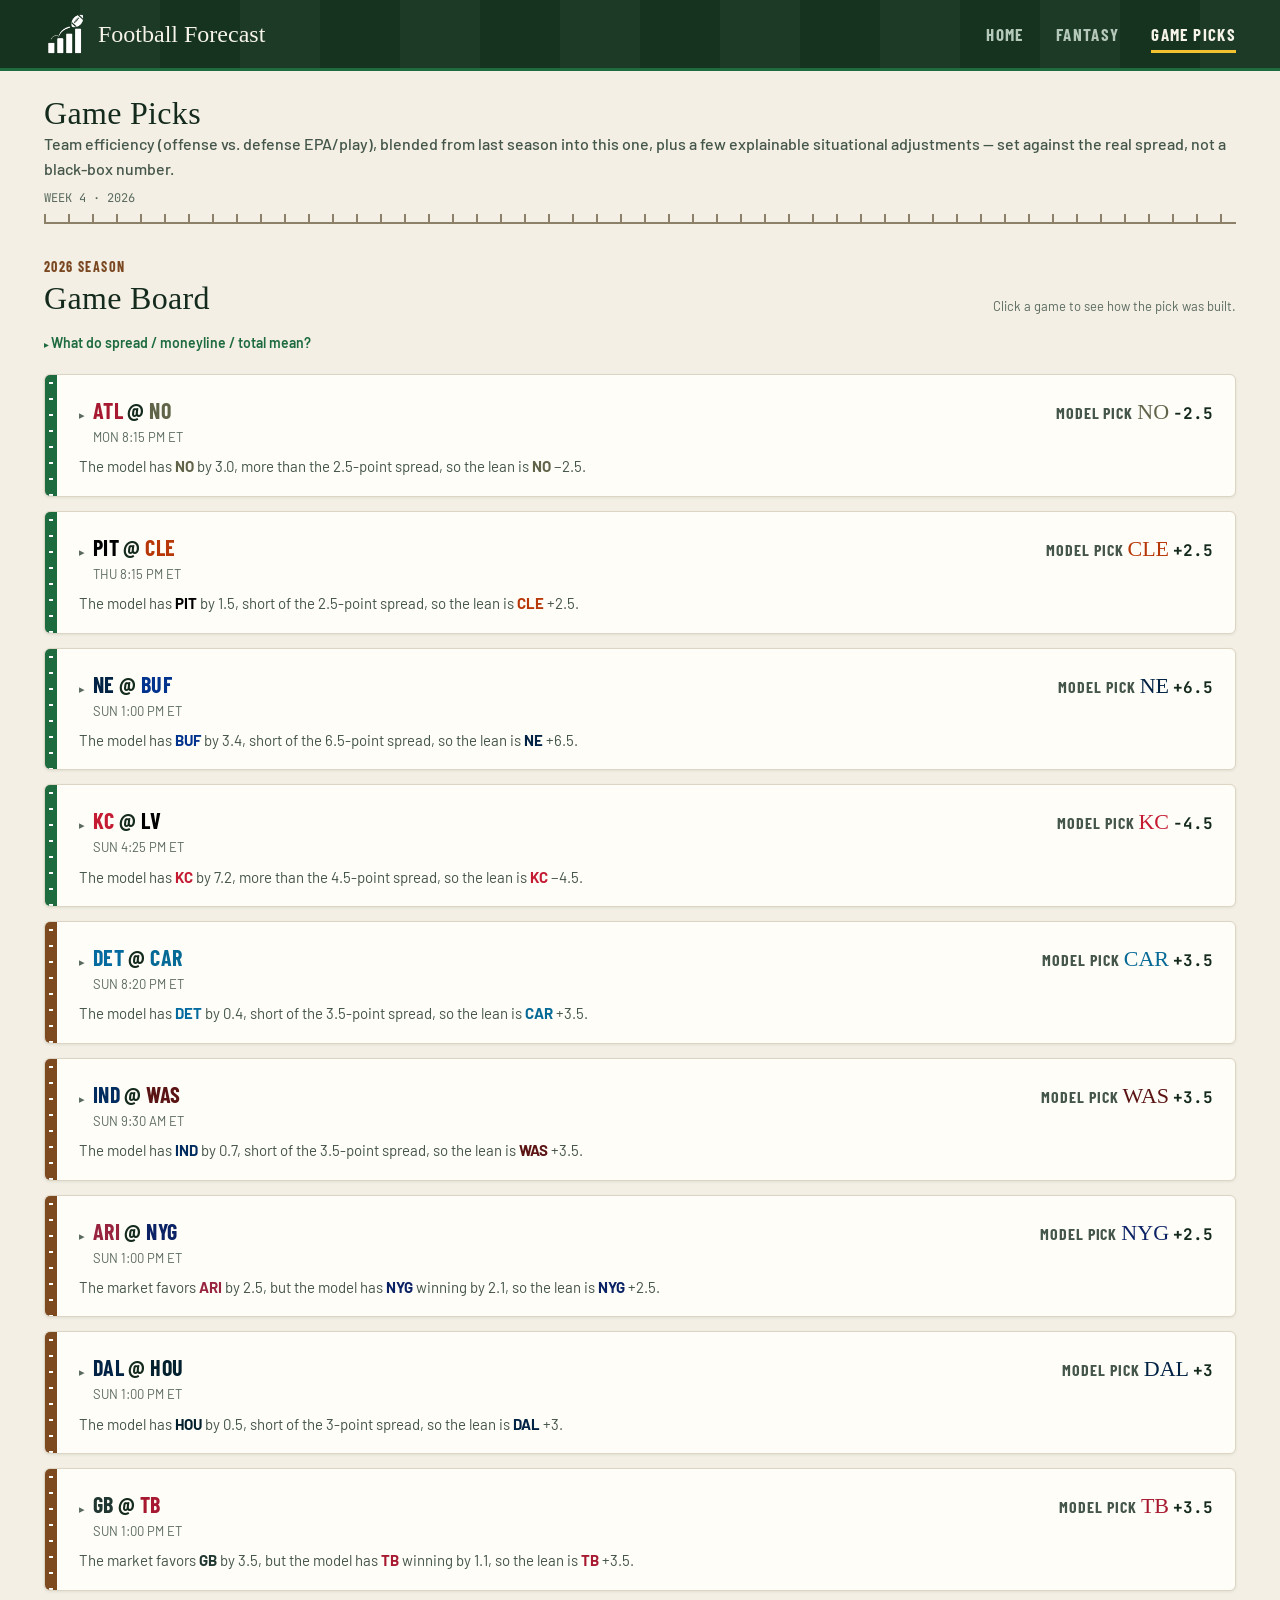
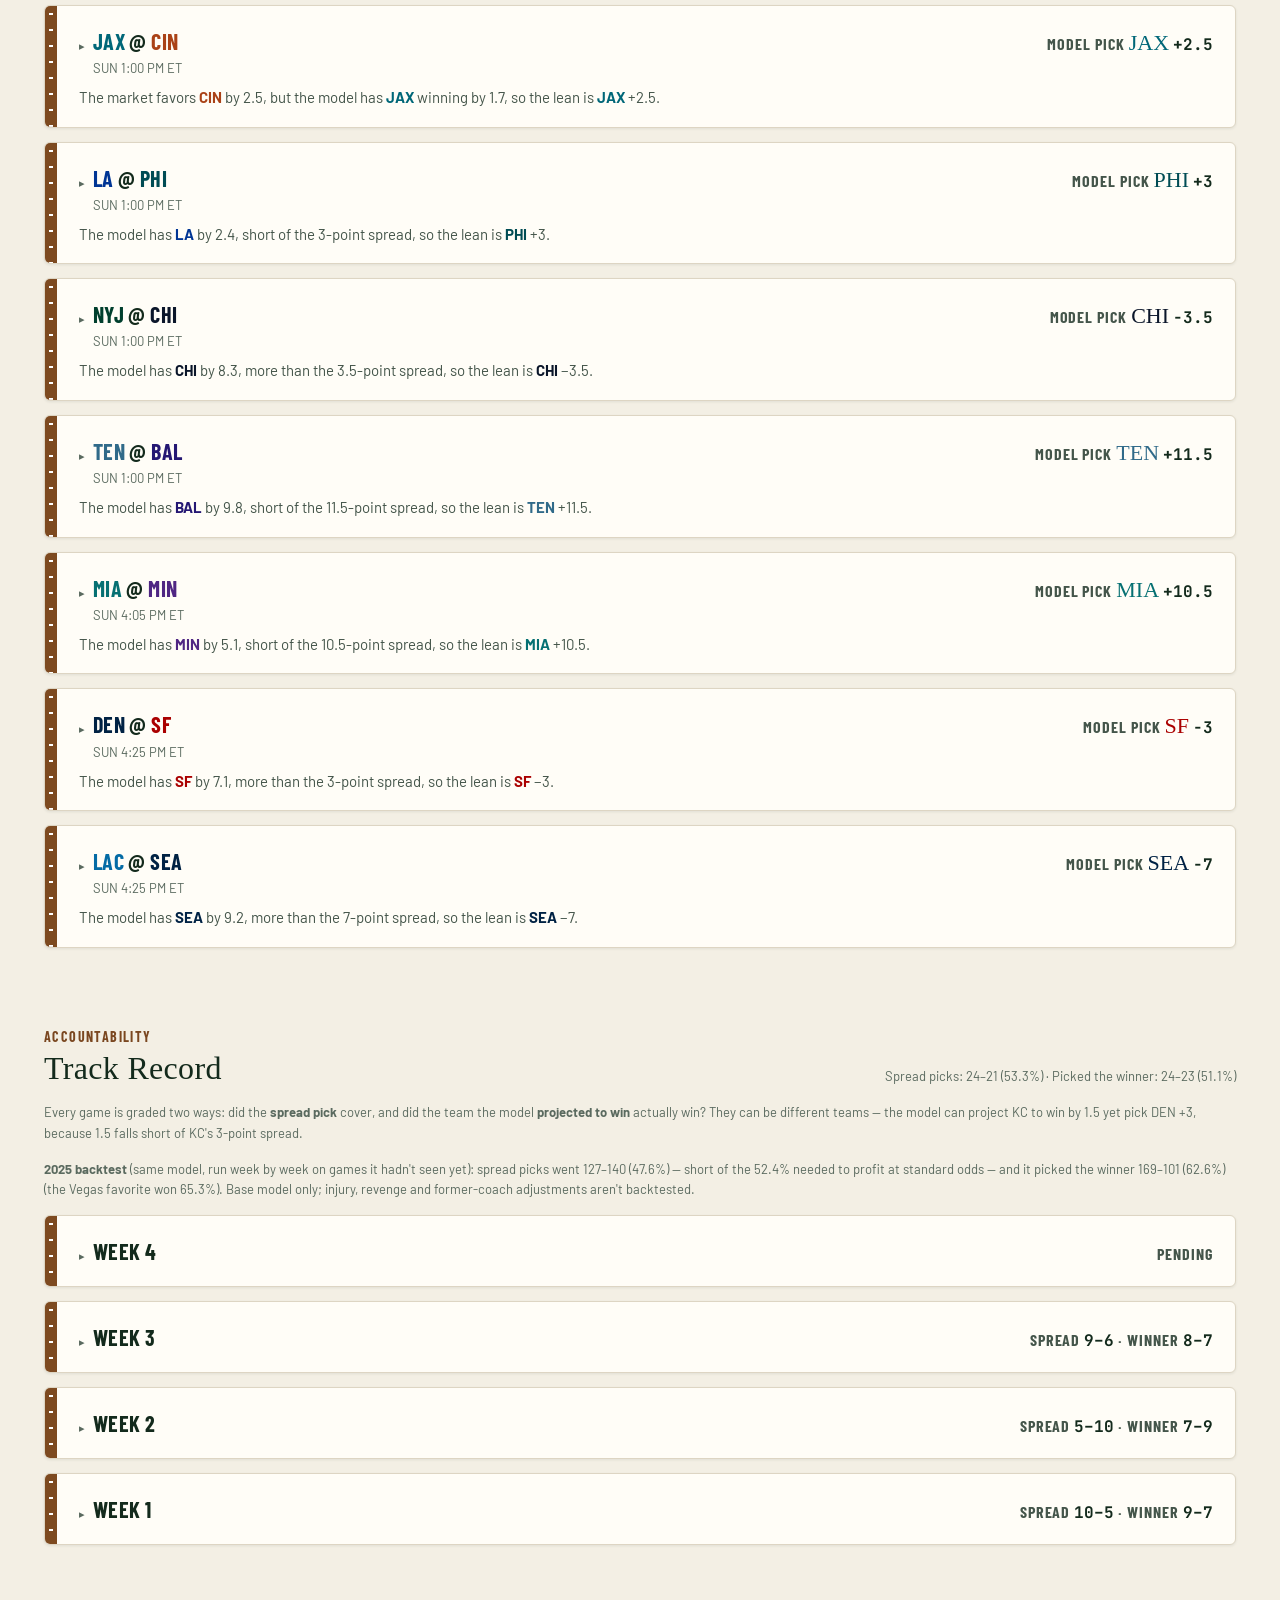
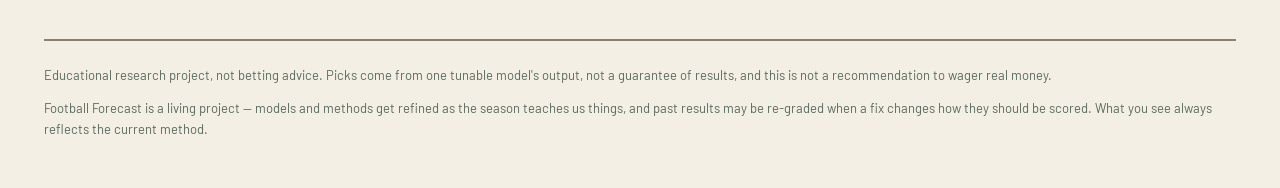
==== commit 795d816d: "Two-column Team of the Week on desktop; plain text for game card picks Fantasy: on screens 1000px an" ====
--- a/betting.html
+++ b/betting.html
@@ -211,7 +211,9 @@
 
 function pickHeader(g) {
   if (g.pick_status === 'pick' && g.our_pick && g.market) {
-    return `Model pick: ${pickLabel(g.our_pick, g.market.spread_home, g.home_team, g.away_team)}`;
+    const team = g.our_pick === 'home' ? g.home_team : g.away_team;
+    return `<span class="pick-word">Model pick</span> <span class="pick-team-marker">${teamSpan(team)}</span> `
+      + `<span class="pick-num">${teamLine(g.market.spread_home, g.our_pick)}</span>`;
   }
   if (g.pick_status === 'no_lean') return 'No lean — model matches the spread';
   if (g.pick_status === 'no_line') return 'No line posted yet';
@@ -351,7 +353,9 @@
       : '';
     el.innerHTML = [...acc.weeks].reverse().map(w => {
       const wAts = recordText(w.ats), wOutright = recordText(w.outright);
-      const wRecord = wAts ? `Spread ${wAts.split(' ')[0]} · Winner ${wOutright ? wOutright.split(' ')[0] : '—'}` : 'Pending';
+      const wRecord = wAts
+        ? `Spread <span class="pick-num">${wAts.split(' ')[0]}</span> · Winner <span class="pick-num">${wOutright ? wOutright.split(' ')[0] : '—'}</span>`
+        : 'Pending';
       const gamesHtml = w.games.map(g => {
         const pick = g.our_pick ? pickLabel(g.our_pick, g.spread_home, g.home_team, g.away_team) : '—';
         return `
--- a/styles.css
+++ b/styles.css
@@ -337,3 +337,20 @@
    its own token note promises (market labels, Track Record labels sit there).
    1% darker clears it on every Chalk ground; worth fixing in the system too. */
 [data-theme="light"] { --text-3: #5a6a5f; }
+
+/* Lineup + bench side by side on wide screens (Team of the Week, Perfect Team):
+   the 9 lineup cards as a 3x3 grid left, the 4-column bench right. The bench
+   table drops .data-table's 640px floor here -- that floor exists to force
+   scrolling on phones, and 4 columns fit the half-width column easily. */
+@media (min-width: 1000px) {
+  .lineup-split { display: grid; grid-template-columns: repeat(2, minmax(0, 1fr)); gap: var(--space-6); align-items: start; }
+  .lineup-split .lineup-grid { grid-template-columns: repeat(3, minmax(0, 1fr)); margin-bottom: 0 !important; }
+  .lineup-split table.data-table { min-width: 0; }
+}
+
+/* Game card pick: only the picked team keeps the marker voice; "Model pick"
+   reads as a label and the line as a number, like the rest of the card. */
+.game-pick { font-family: var(--font-condensed); font-size: 16px; font-weight: 700; letter-spacing: 0.06em; text-transform: uppercase; color: var(--text-2); }
+.game-pick .pick-team-marker { font-family: var(--font-marker); font-size: 22px; letter-spacing: 0; text-transform: none; color: var(--pigskin-text); }
+.game-pick .pick-team-marker .team { font-weight: 400; }
+.game-pick .pick-num { font-family: var(--font-mono); font-size: 16px; letter-spacing: 0; color: var(--text); }
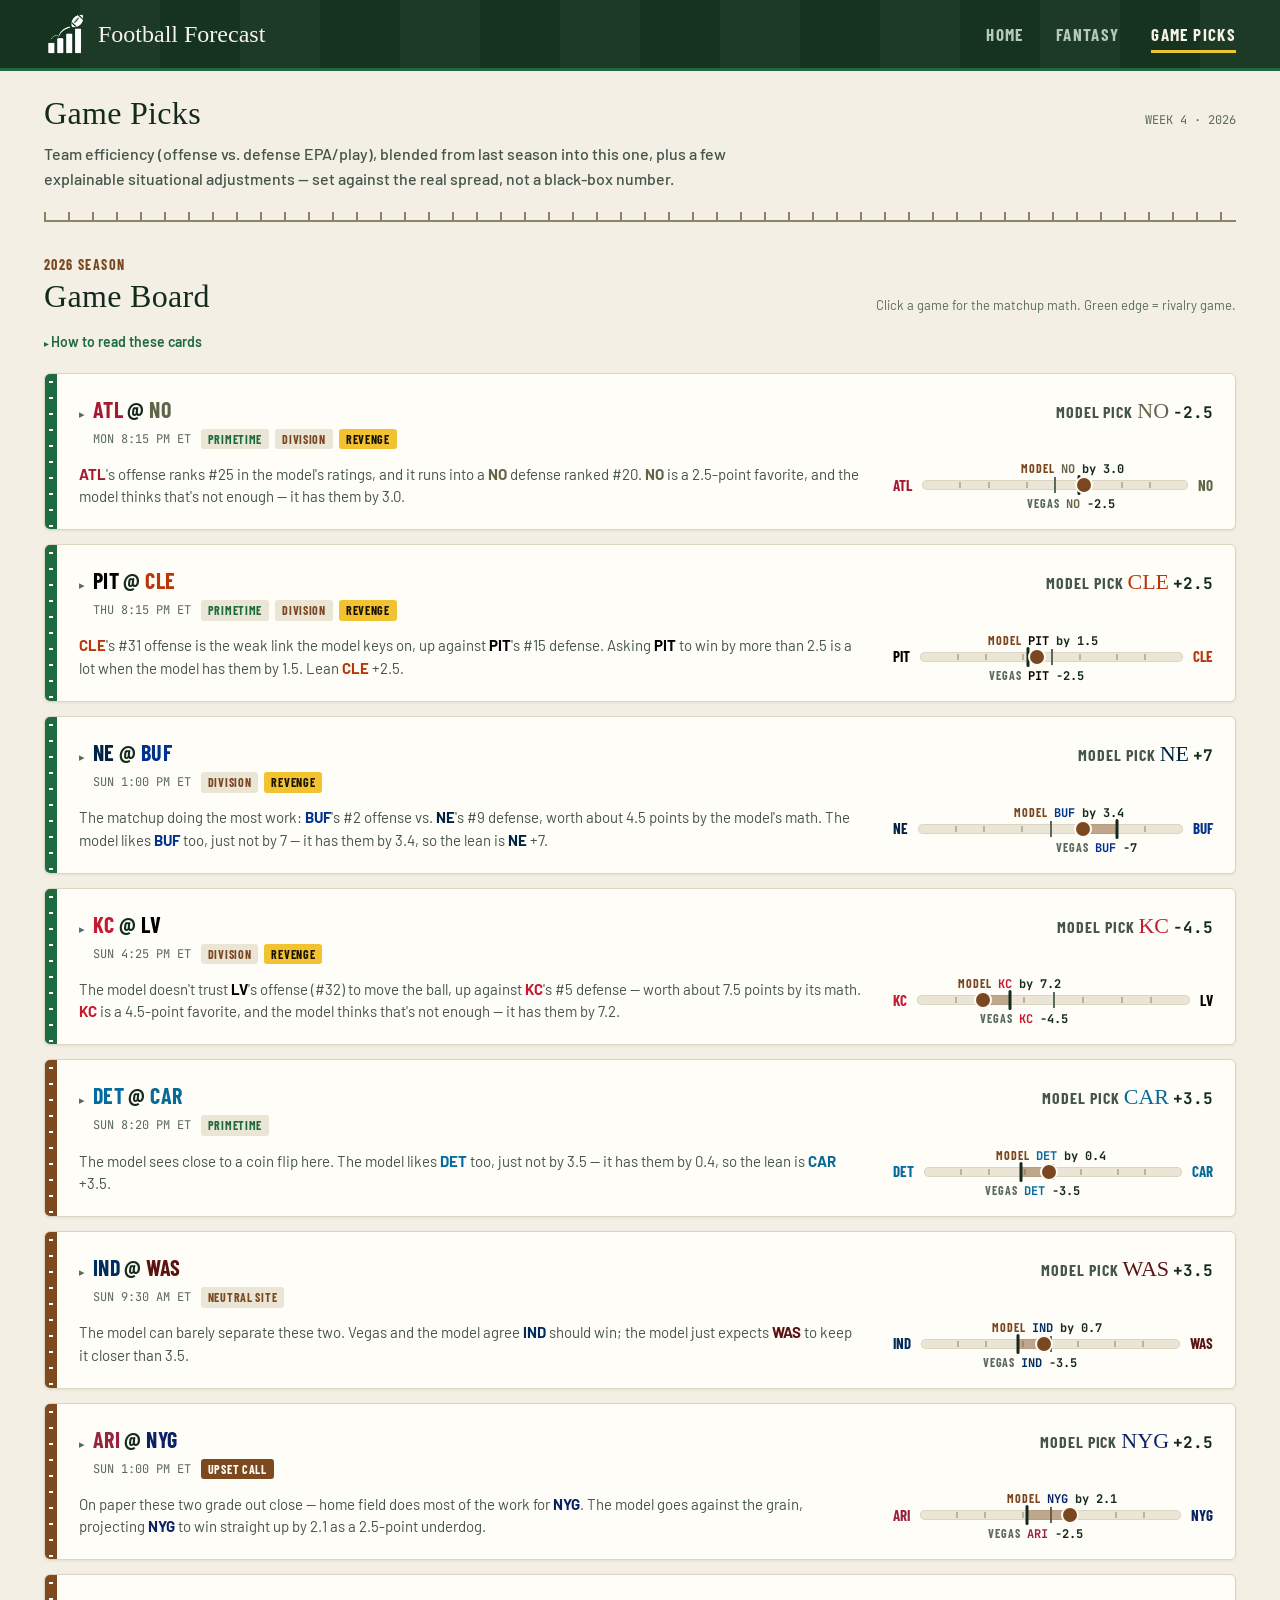
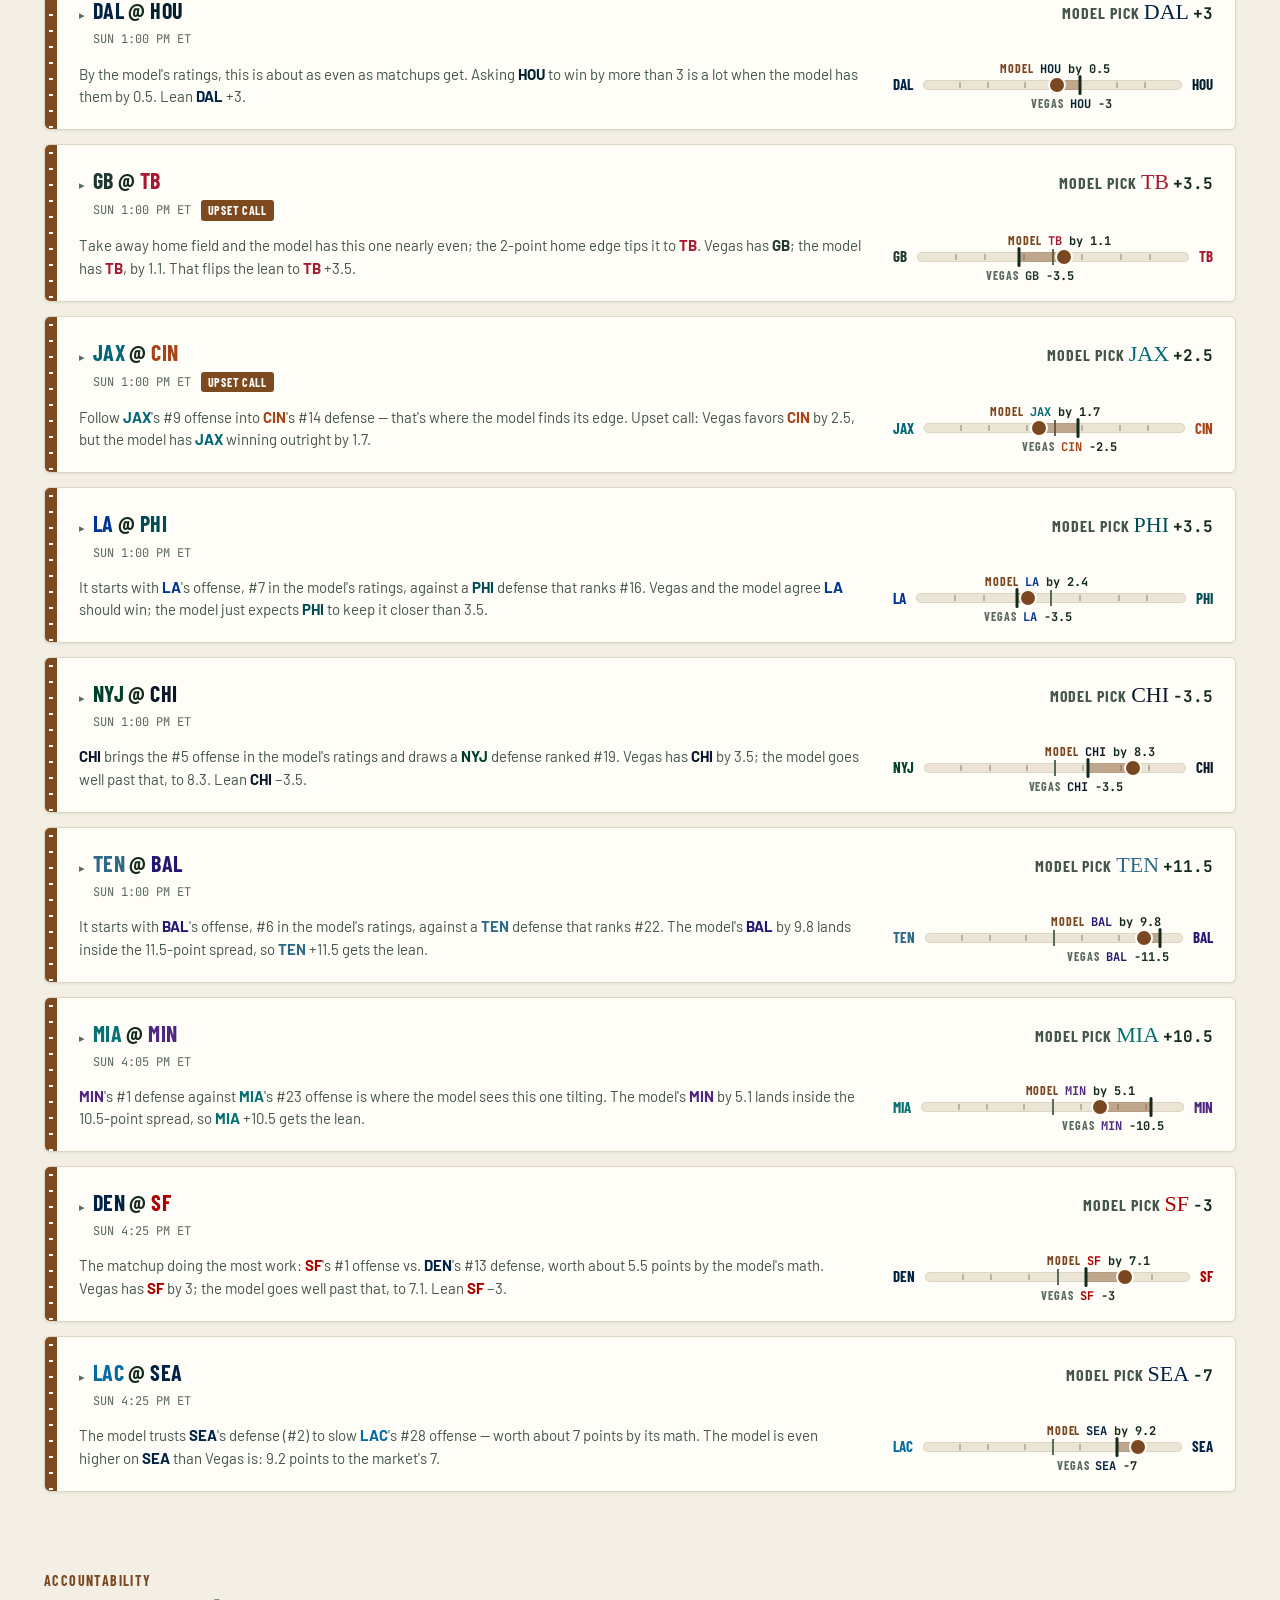
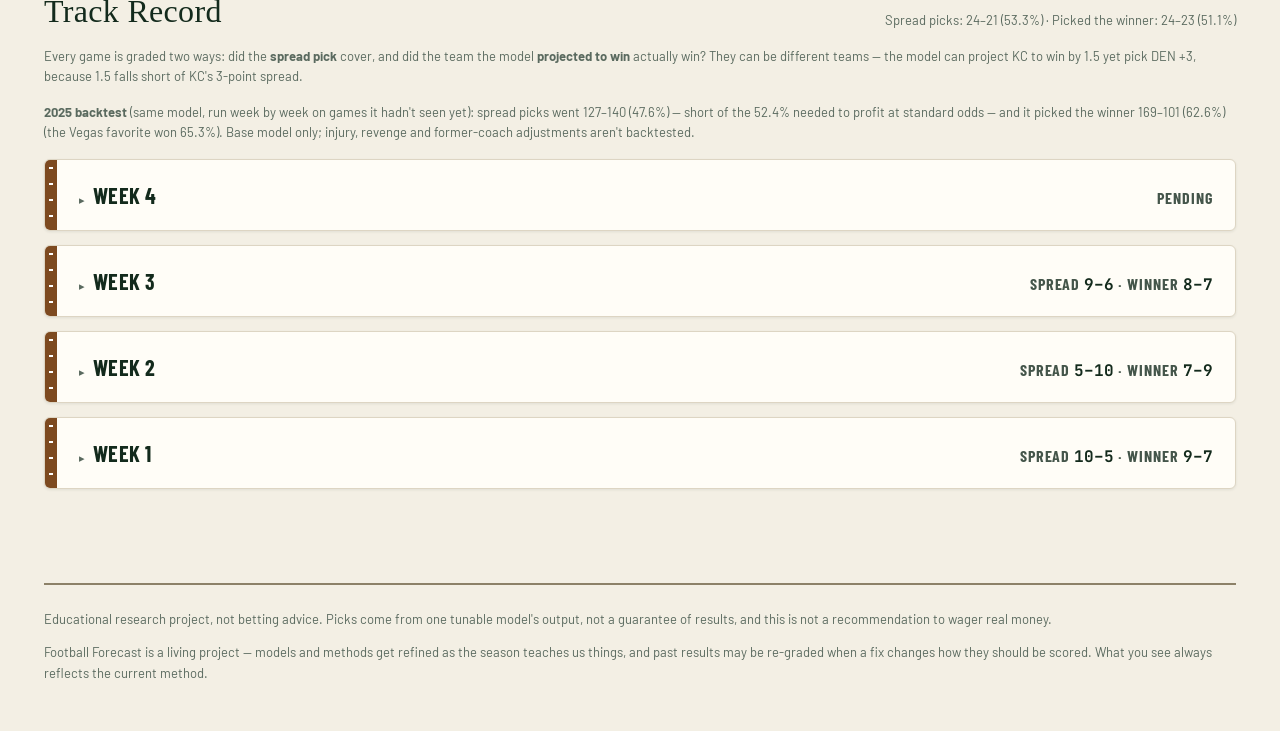
==== commit e4562834: "Game Picks cards: Model-vs-Vegas gauge, matchup math, livelier reads Each card now shows, before a c" ====
--- a/betting.html
+++ b/betting.html
@@ -39,11 +39,19 @@
         <div class="section-kicker betting">2026 Season</div>
         <h2 id="game-board-title">Game Board</h2>
       </div>
-      <span class="section-note">Click a game to see how the pick was built.</span>
+      <span class="section-note">Click a game for the matchup math. Green edge = rivalry game.</span>
     </div>
     <details class="methodology-details" style="margin-bottom: 1.25rem;">
-      <summary>What do spread / moneyline / total mean?</summary>
+      <summary>How to read these cards</summary>
       <div class="section-note" style="display: block; margin-top: 0.5rem; line-height: 1.6;">
+        The bar on each card is one number line from the away team (left) to the home team (right): the
+        <strong>dot</strong> is the model's projected margin, the <strong>tick</strong> is Vegas's spread, and
+        the shaded stretch between them is the gap the pick comes from. A bigger gap isn't a safer pick, though —
+        in last season's backtest, big-gap picks covered no more often than small ones, so no game here is
+        flagged as a sure thing. Team ranks (#1 = best) are the model's blended efficiency ratings, which
+        lean on last season early in the year.
+      </div>
+      <div class="section-note" style="display: block; margin-top: 0.75rem; line-height: 1.6;">
         <strong>Moneyline</strong> is a bet on who simply wins the game. A negative number is the favorite —
         e.g. &minus;148 means you'd bet $148 to win $100 (plus your $148 back). A positive number is the
         underdog — e.g. +124 means a $100 bet wins $124. <strong>Spread</strong> handicaps the favorite by a
@@ -228,24 +236,111 @@
   // underdog positive).
   const homeSpread = -m.spread_home;
   const awaySpread = m.spread_home;
-  let edgeNote = '';
-  const mm = g.model_margin_home;
-  if (mm !== null && mm !== undefined && m.edge_vs_market !== null && m.edge_vs_market !== undefined) {
-    const modelText = mm === 0 ? 'even' : `${teamSpan(mm > 0 ? g.home_team : g.away_team)} by ${fmt1(Math.abs(mm))}`;
-    const s = m.spread_home;
-    const marketText = s === 0 ? 'even' : `${teamSpan(s > 0 ? g.home_team : g.away_team)} ${fmtOdds(-Math.abs(s))}`;
-    const e = m.edge_vs_market;
-    const gapText = e === 0 ? 'no gap' : `gap ${Math.abs(e).toFixed(1)} toward ${teamSpan(e > 0 ? g.home_team : g.away_team)}`;
-    edgeNote = `Model: ${modelText} &middot; Market: ${marketText} &middot; ${gapText}`;
-  }
   return `
     <div class="market-odds">
+      <div class="box-title">Vegas</div>
       <div class="market-row"><span class="market-label">Spread</span><span>${teamSpan(g.home_team)} ${fmtOdds(homeSpread)} &middot; ${teamSpan(g.away_team)} ${fmtOdds(awaySpread)}</span></div>
       <div class="market-row"><span class="market-label">Moneyline</span><span>${teamSpan(g.home_team)} ${fmtOdds(m.moneyline_home)} &middot; ${teamSpan(g.away_team)} ${fmtOdds(m.moneyline_away)}</span></div>
       <div class="market-row"><span class="market-label">Total</span><span>${m.total ?? '—'}</span></div>
-      ${edgeNote ? `<div class="market-edge-note">${edgeNote}</div>` : ''}
     </div>
   `;
+}
+
+// "NO by 3.0" / "Even" for a home-relative margin; html=false for aria text.
+function marginText(g, x, html = true) {
+  if (x === 0) return 'Even';
+  const team = x > 0 ? g.home_team : g.away_team;
+  return `${html ? teamSpan(team) : team} by ${fmt1(Math.abs(x))}`;
+}
+
+// The favorite's line, "NO −2.5" / "PK".
+function vegasText(g, s, html = true) {
+  if (s === 0) return 'PK';
+  const team = s > 0 ? g.home_team : g.away_team;
+  return `${html ? teamSpan(team) : team} ${fmtOdds(-Math.abs(s))}`;
+}
+
+// Model vs. Vegas on one number line: away team's side on the left, home's
+// on the right (same order as "AWAY @ HOME"), fixed at two touchdowns each
+// way so the gaps compare across cards. Ticks sit on football's key margins.
+const GAUGE_RANGE = 14;
+function spreadGauge(g) {
+  const m = g.model_margin_home, s = g.market ? g.market.spread_home : null;
+  if (m === null || m === undefined || s === null || s === undefined) return '';
+  const pos = x => 50 + 50 * Math.max(-GAUGE_RANGE, Math.min(GAUGE_RANGE, x)) / GAUGE_RANGE;
+  const pm = pos(m), ps = pos(s);
+  const ticks = [-10, -7, -3, 0, 3, 7, 10]
+    .map(t => `<span class="sg-tick${t === 0 ? ' zero' : ''}" style="left: ${pos(t)}%;"></span>`).join('');
+  return `
+    <div class="spread-gauge" role="img" aria-label="Model: ${marginText(g, m, false)}. Vegas: ${vegasText(g, s, false)}.">
+      <span class="sg-team">${teamSpan(g.away_team)}</span>
+      <div class="sg-field">
+        <div class="sg-label sg-label-model"><span style="--p: ${pm}%;">Model <b>${marginText(g, m)}</b></span></div>
+        <div class="sg-track">
+          ${ticks}
+          <span class="sg-gap" style="left: ${Math.min(pm, ps)}%; width: ${Math.abs(pm - ps)}%;"></span>
+          <span class="sg-mark sg-mark-vegas" style="left: ${ps}%;"></span>
+          <span class="sg-mark sg-mark-model" style="left: ${pm}%;"></span>
+        </div>
+        <div class="sg-label sg-label-vegas"><span style="--p: ${ps}%;">Vegas <b>${vegasText(g, s)}</b></span></div>
+      </div>
+      <span class="sg-team">${teamSpan(g.home_team)}</span>
+    </div>
+  `;
+}
+
+function rankPill(r) {
+  return `<span class="pill ${r <= 10 ? 'up' : r >= 23 ? 'down' : 'pos'}">#${r}</span>`;
+}
+
+const BREAKDOWN_LABEL = {
+  offense: r => `${teamSpan(r.team)} offense vs. ${teamSpan(r.opp)} defense`,
+  home_field: () => 'Home field',
+  qb_out: r => `${teamSpan(r.team)} starting QB out`,
+  revenge: r => `${teamSpan(r.team)} revenge game`,
+  former_coach: r => `${teamSpan(r.team)} faces former coach`,
+};
+
+// Unit ranks plus the model's margin taken apart into the pieces that sum
+// to it (betting_scan's margin_breakdown), each credited to the team it helps.
+function matchupMathHtml(g) {
+  const ranks = g.unit_ranks, rows = g.margin_breakdown;
+  if (!ranks || !rows) return '';
+  const credit = x => x === 0 ? 'even' : `${teamSpan(x > 0 ? g.home_team : g.away_team)} +${fmt1(Math.abs(x))}`;
+  return `
+    <div class="matchup-math">
+      <div class="box-title">Matchup math</div>
+      <table class="rank-table">
+        <thead><tr><th></th><th>Offense</th><th>Defense</th></tr></thead>
+        <tbody>
+          <tr><td>${teamSpan(g.away_team)}</td><td>${rankPill(ranks.away.off)}</td><td>${rankPill(ranks.away.def)}</td></tr>
+          <tr><td>${teamSpan(g.home_team)}</td><td>${rankPill(ranks.home.off)}</td><td>${rankPill(ranks.home.def)}</td></tr>
+        </tbody>
+      </table>
+      <div class="ledger">
+        ${rows.map(r => `<div class="ledger-row"><span>${(BREAKDOWN_LABEL[r.kind] || (() => r.kind))(r)}</span><span>${credit(r.pts_home)}</span></div>`).join('')}
+        <div class="ledger-row ledger-total"><span>Model</span><span>${marginText(g, g.model_margin_home)}</span></div>
+      </div>
+    </div>
+  `;
+}
+
+// The few things worth seeing before a click: billing, rivalry, and every
+// factor that actually moves the model's number (yellow flags).
+function summaryChips(g) {
+  const chips = [];
+  const m = g.model_margin_home, s = g.market ? g.market.spread_home : null;
+  if (m !== null && m !== undefined && s !== null && s !== undefined && m * s < 0) chips.push('<span class="mini-tag upset">Upset call</span>');
+  if (g.primetime) chips.push('<span class="mini-tag blue">Primetime</span>');
+  if (g.div_game) chips.push('<span class="mini-tag">Division</span>');
+  for (const side of ['away', 'home']) {
+    if (g.qb_injury && g.qb_injury[side]) chips.push(`<span class="mini-tag flag">${g[side + '_team']} QB out</span>`);
+  }
+  if (g.revenge_game && (g.revenge_game.home || g.revenge_game.away)) chips.push('<span class="mini-tag flag">Revenge</span>');
+  if (g.former_coach) chips.push('<span class="mini-tag flag">Former coach</span>');
+  if (g.neutral_site) chips.push('<span class="mini-tag">Neutral site</span>');
+  else if (g.international_site) chips.push('<span class="mini-tag">International</span>');
+  return chips.join('');
 }
 
 async function loadGameBoard() {
@@ -261,6 +356,10 @@
     el.innerHTML = gb.games.map(g => {
       const pickText = pickHeader(g);
       const time = kickoff(g);
+      // The full storyline opens with the same sentences the summary shows;
+      // the body picks up where the summary leaves off.
+      const short = g.storyline_short || '';
+      const rest = g.storyline && short && g.storyline.startsWith(short) ? g.storyline.slice(short.length).trim() : g.storyline;
       return `
         <details class="game-card ${isRivalry(g) ? 'rivalry' : ''}">
           <summary>
@@ -268,16 +367,22 @@
               <div class="matchup-line">
                 <div>
                   <div class="game-matchup">${teamSpan(g.away_team)} @ ${teamSpan(g.home_team)}</div>
-                  <div class="section-note">${time}</div>
+                  <div class="game-meta"><span class="game-time">${time}</span>${summaryChips(g)}</div>
                 </div>
               </div>
               <div class="game-pick">${pickText}</div>
             </div>
-            <p class="game-why">${colorStoryline(g.storyline_short, g.home_team, g.away_team)}</p>
+            <div class="game-card-mid">
+              <p class="game-why">${colorStoryline(short, g.home_team, g.away_team)}</p>
+              ${spreadGauge(g)}
+            </div>
           </summary>
           <div class="game-card-body">
-            ${marketOddsHtml(g)}
-            <p class="game-storyline">${colorStoryline(g.storyline, g.home_team, g.away_team)}</p>
+            <div class="game-body-grid">
+              ${matchupMathHtml(g)}
+              ${marketOddsHtml(g)}
+            </div>
+            ${rest ? `<p class="game-storyline">${colorStoryline(rest, g.home_team, g.away_team)}</p>` : ''}
             <div class="factor-tags">${factorTags(g)}</div>
           </div>
         </details>
--- a/styles.css
+++ b/styles.css
@@ -337,16 +337,27 @@
    its own token note promises (market labels, Track Record labels sit there).
    1% darker clears it on every Chalk ground; worth fixing in the system too. */
 [data-theme="light"] { --text-3: #5a6a5f; }
+/* Masthead subhead: wrap at a readable measure, with room above the hash-mark rule. */
+.masthead-strip .masthead-sub { max-width: 80ch; padding: 10px 0 15px; }
 
 /* Lineup + bench side by side on wide screens (Team of the Week, Perfect Team):
    the 9 lineup cards as a 3x3 grid left, the 4-column bench right. The bench
    table drops .data-table's 640px floor here -- that floor exists to force
    scrolling on phones, and 4 columns fit the half-width column easily. */
+.lineup-starters { margin-bottom: 1.25rem; }
 @media (min-width: 1000px) {
   .lineup-split { display: grid; grid-template-columns: repeat(2, minmax(0, 1fr)); gap: var(--space-6); align-items: start; }
-  .lineup-split .lineup-grid { grid-template-columns: repeat(3, minmax(0, 1fr)); margin-bottom: 0 !important; }
+  .lineup-split .lineup-starters { margin-bottom: 0; }
+  .lineup-split .lineup-grid { grid-template-columns: repeat(3, minmax(0, 1fr)); }
   .lineup-split table.data-table { min-width: 0; }
 }
+/* Lineup cards: left-aligned and compact, so the 3x3 starters grid stands
+   about as tall as the 6-row bench table beside it. */
+.lineup-slot { padding: 8px; text-align: left; }
+.lineup-slot .slot-label { font-size: 12px; line-height: 1.25; }
+.lineup-slot .slot-name { font-size: 14px; line-height: 1.25; margin: 3px 0 0; }
+.lineup-slot .slot-team { font-size: 12px; line-height: 1.25; }
+.lineup-slot .slot-pts { font-size: 17px; line-height: 1.1; margin-top: 3px; }
 
 /* Game card pick: only the picked team keeps the marker voice; "Model pick"
    reads as a label and the line as a number, like the rest of the card. */
@@ -354,3 +365,45 @@
 .game-pick .pick-team-marker { font-family: var(--font-marker); font-size: 22px; letter-spacing: 0; text-transform: none; color: var(--pigskin-text); }
 .game-pick .pick-team-marker .team { font-weight: 400; }
 .game-pick .pick-num { font-family: var(--font-mono); font-size: 16px; letter-spacing: 0; color: var(--text); }
+
+/* Game card summary: kickoff + chips, then the read beside the Model-vs-Vegas gauge. */
+.game-meta { display: flex; flex-wrap: wrap; align-items: center; gap: 4px 6px; margin-top: 3px; }
+.game-time { font-family: var(--font-mono); font-size: 12px; color: var(--text-3); margin-right: 4px; }
+.mini-tag.upset { background: var(--pigskin); color: var(--on-pigskin); }
+.game-card-mid .game-why { margin: 10px 0 0; }
+.spread-gauge { display: grid; grid-template-columns: auto minmax(0, 1fr) auto; align-items: center; gap: 10px; margin-top: 12px; }
+@media (min-width: 900px) {
+  .game-card-mid { display: grid; grid-template-columns: minmax(0, 1fr) minmax(250px, 320px); gap: var(--space-6); align-items: center; margin-top: 10px; }
+  .game-card-mid .game-why, .game-card-mid .spread-gauge { margin-top: 0; }
+}
+.sg-team { font-family: var(--font-condensed); font-size: 15px; font-weight: 700; }
+.sg-label { position: relative; height: 17px; }
+/* left: p% + translateX(-p%) slides each label from left-aligned at one end
+   of the track to right-aligned at the other, so it never overhangs. */
+.sg-label > span { position: absolute; top: 0; left: var(--p); transform: translateX(calc(var(--p) * -1)); white-space: nowrap; font-family: var(--font-condensed); font-size: 12px; font-weight: 700; letter-spacing: 0.08em; text-transform: uppercase; }
+.sg-label-model > span { color: var(--pigskin-text); }
+.sg-label-vegas > span { color: var(--text-3); }
+.sg-label b { font-family: var(--font-mono); font-size: 12px; letter-spacing: 0; text-transform: none; color: var(--text); margin-left: 3px; }
+.sg-track { position: relative; height: 10px; margin: 4px 0; border-radius: 5px; background: var(--surface-raised); box-shadow: inset 0 0 0 1px var(--line); }
+.sg-tick { position: absolute; top: 2px; bottom: 2px; width: 1px; background: var(--line-strong); transform: translateX(-50%); }
+.sg-tick.zero { top: -3px; bottom: -3px; width: 2px; background: var(--text-3); }
+.sg-gap { position: absolute; top: 0; bottom: 0; background: var(--pigskin); opacity: 0.4; }
+.sg-mark { position: absolute; top: 50%; transform: translate(-50%, -50%); }
+.sg-mark-vegas { width: 3px; height: 20px; border-radius: 2px; background: var(--text); }
+.sg-mark-model { width: 14px; height: 14px; border-radius: 50%; background: var(--pigskin-text); box-shadow: 0 0 0 2px var(--surface); }
+
+/* Game card body: matchup math (unit ranks + the margin's ledger) beside the Vegas odds. */
+.game-body-grid { display: grid; gap: var(--space-3); margin-top: var(--space-4); }
+@media (min-width: 760px) { .game-body-grid { grid-template-columns: repeat(2, minmax(0, 1fr)); align-items: start; } }
+.game-body-grid .market-odds { margin-top: 0; }
+.matchup-math { background: var(--surface-raised); border-radius: var(--radius-md); padding: 12px 16px; }
+.box-title { font-family: var(--font-condensed); font-size: 13px; font-weight: 700; letter-spacing: 0.08em; text-transform: uppercase; color: var(--text); margin-bottom: 6px; }
+.rank-table { border-collapse: collapse; margin-bottom: 8px; }
+.rank-table th { font-family: var(--font-condensed); font-size: 12px; font-weight: 700; letter-spacing: 0.08em; text-transform: uppercase; color: var(--text-3); text-align: center; padding: 2px 10px; }
+.rank-table td { text-align: center; padding: 3px 10px; }
+.rank-table th:first-child, .rank-table td:first-child { padding-left: 0; padding-right: 16px; }
+.rank-table th:first-child, .rank-table td:first-child { text-align: left; font-family: var(--font-condensed); font-size: 15px; font-weight: 700; }
+.ledger { border-top: 1px solid var(--line); padding-top: 6px; }
+.ledger-row { display: flex; justify-content: space-between; align-items: baseline; gap: var(--space-3); font-size: 13px; padding: 2px 0; color: var(--text-2); }
+.ledger-row span:last-child { font-family: var(--font-mono); white-space: nowrap; color: var(--text); }
+.ledger-total { border-top: 1px solid var(--line); margin-top: 4px; padding-top: 6px; font-weight: 700; color: var(--text); }
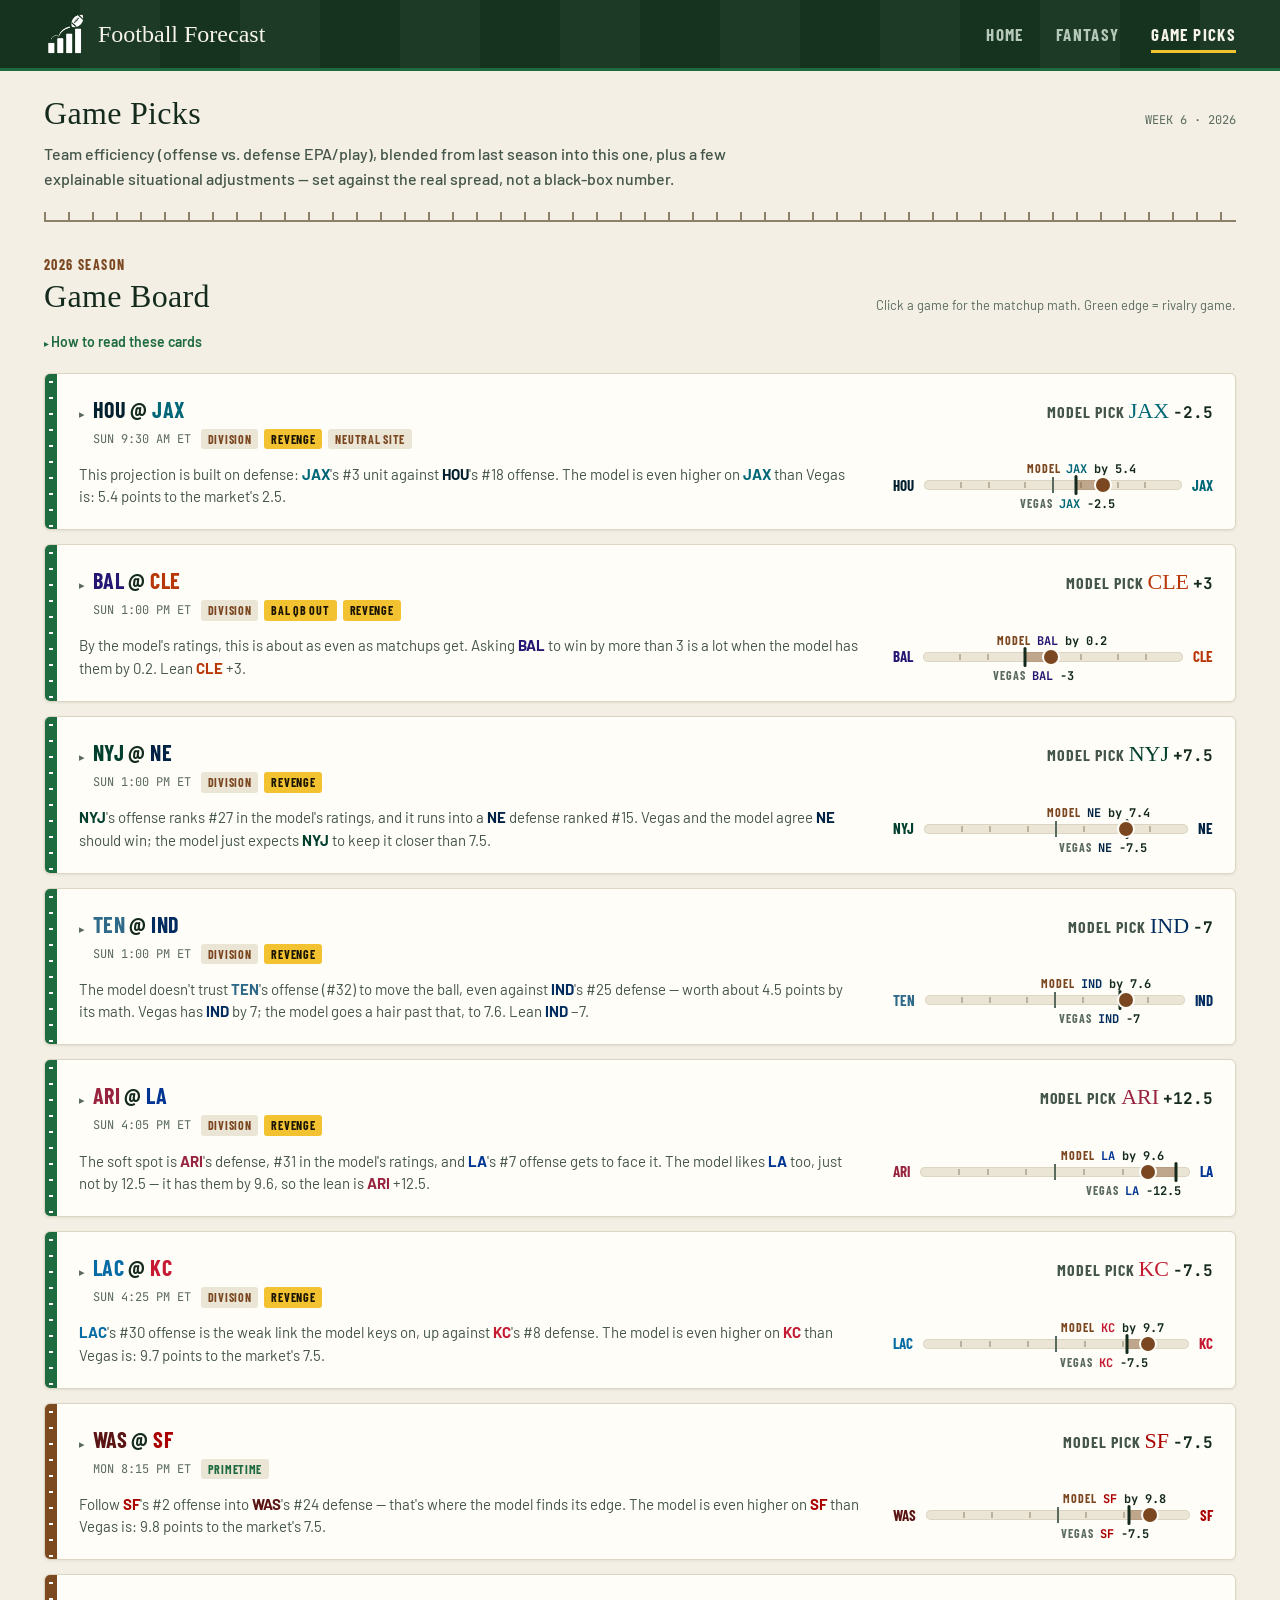
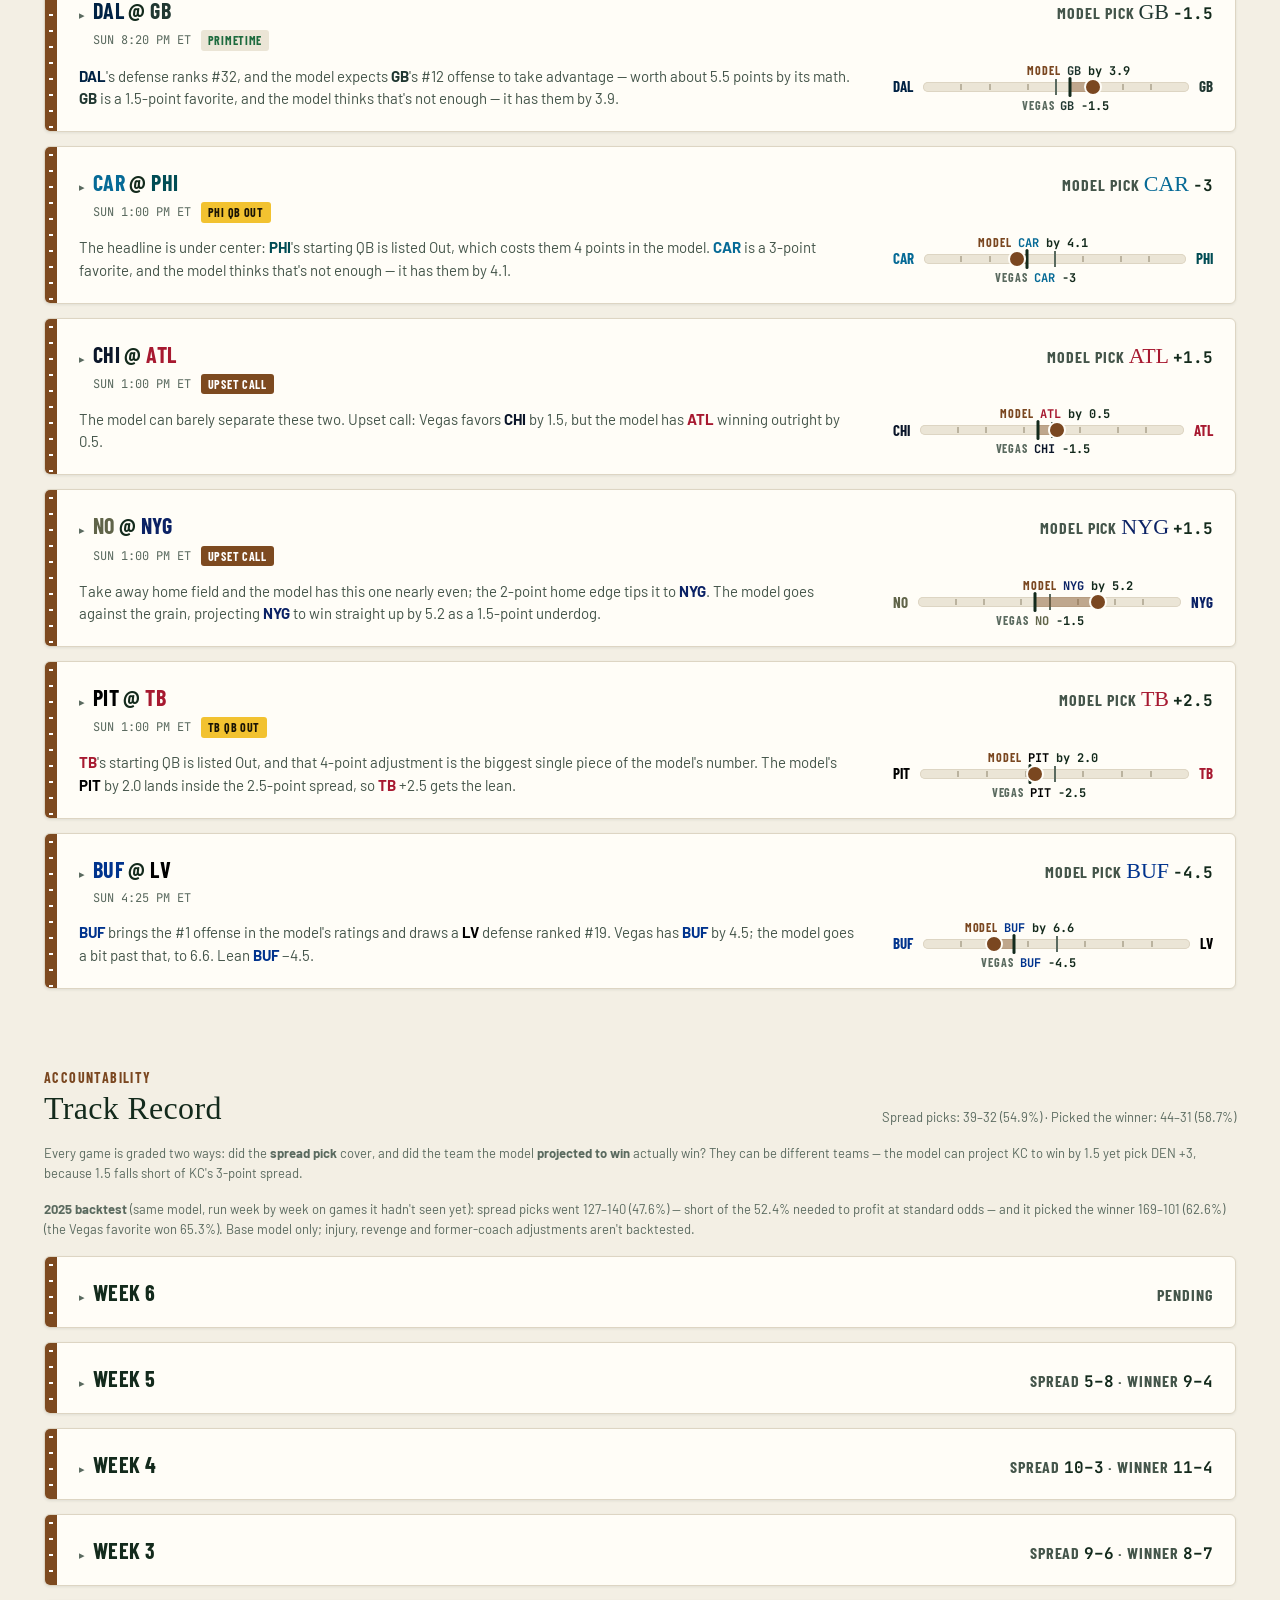
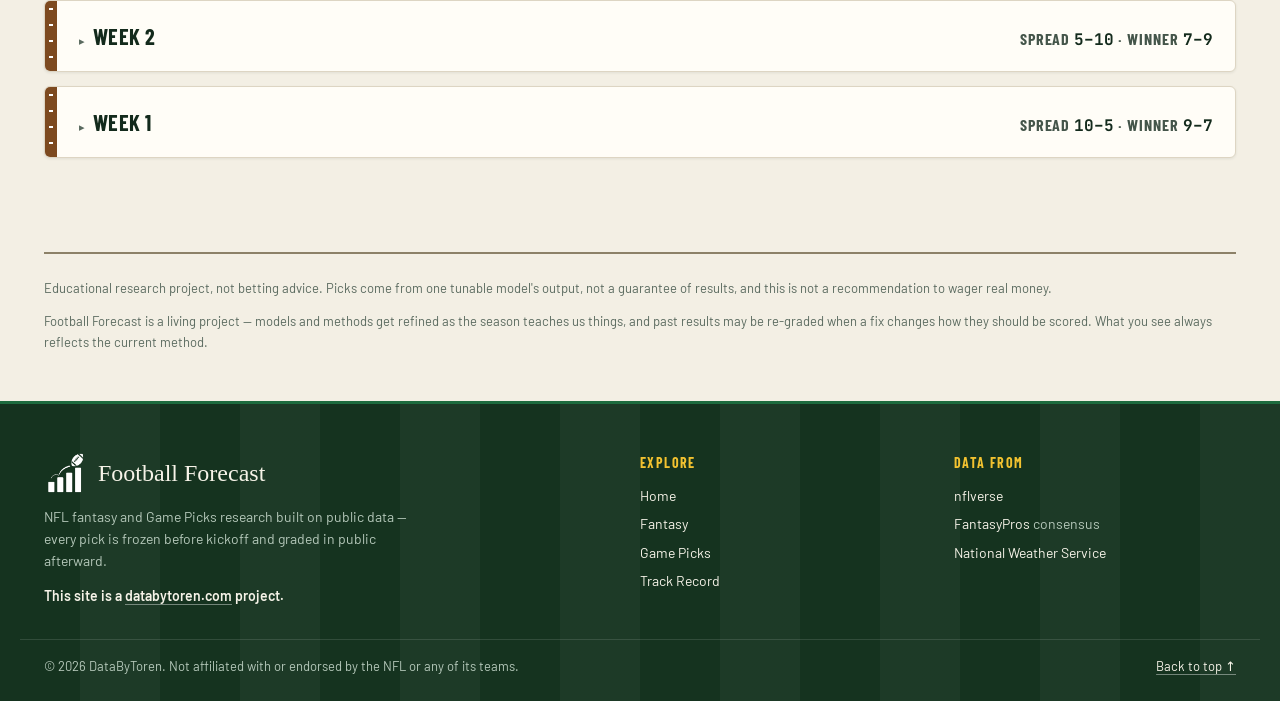
==== commit ce60c773: "Add a site footer: the header's turf bar, closing out every page Full-width dark-green footer matchi" ====
--- a/betting.html
+++ b/betting.html
@@ -67,7 +67,7 @@
     <div id="game-board"></div>
   </section>
 
-  <section class="section">
+  <section class="section" id="track-record-section">
     <div class="section-head">
       <div>
         <div class="section-kicker betting">Accountability</div>
@@ -97,12 +97,44 @@
   </div>
 </main>
 
+<footer class="site-footer">
+  <div class="site-footer-inner">
+    <div class="footer-brand">
+      <a href="index.html" class="site-logo"><img src="images/logo_small_white.png" alt="" class="site-logo-img">Football Forecast</a>
+      <p>NFL fantasy and Game Picks research built on public data — every pick is frozen before kickoff and graded in public afterward.</p>
+      <p class="footer-project">This site is a <a href="https://databytoren.com">databytoren.com</a> project.</p>
+    </div>
+    <nav class="footer-col" aria-label="Footer">
+      <div class="footer-heading">Explore</div>
+      <ul>
+        <li><a href="index.html">Home</a></li>
+        <li><a href="fantasy.html">Fantasy</a></li>
+        <li><a href="betting.html">Game Picks</a></li>
+        <li><a href="betting.html#track-record-section">Track Record</a></li>
+      </ul>
+    </nav>
+    <div class="footer-col">
+      <div class="footer-heading">Data from</div>
+      <ul>
+        <li><a href="https://github.com/nflverse">nflverse</a></li>
+        <li><a href="https://www.fantasypros.com">FantasyPros</a> consensus</li>
+        <li><a href="https://www.weather.gov">National Weather Service</a></li>
+      </ul>
+    </div>
+  </div>
+  <div class="site-footer-bottom">
+    <span>&copy; <span id="footer-year">2026</span> DataByToren. Not affiliated with or endorsed by the NFL or any of its teams.</span>
+    <a href="#">Back to top &uarr;</a>
+  </div>
+</footer>
+
 <script>
 function toggleSiteNav(btn) {
   const links = document.querySelector('.site-nav-links');
   const open = links.classList.toggle('open');
   btn.innerHTML = open ? '&#10005;' : '&#9776;';
 }
+document.getElementById('footer-year').textContent = new Date().getFullYear();
 
 function fmt1(n) { return (n === null || n === undefined) ? '—' : (Math.round(n * 10) / 10).toFixed(1).replace('-', '−'); }
 
--- a/styles.css
+++ b/styles.css
@@ -407,3 +407,30 @@
 .ledger-row { display: flex; justify-content: space-between; align-items: baseline; gap: var(--space-3); font-size: 13px; padding: 2px 0; color: var(--text-2); }
 .ledger-row span:last-child { font-family: var(--font-mono); white-space: nowrap; color: var(--text); }
 .ledger-total { border-top: 1px solid var(--line); margin-top: 4px; padding-top: 6px; font-weight: 700; color: var(--text); }
+
+/* ---- Site footer: the header's mowed-turf bar, closing out every page ---- */
+.site-footer {
+  background-color: var(--header);
+  background-image: repeating-linear-gradient(90deg, transparent 0 80px, rgba(255,255,255,0.035) 80px 160px);
+  border-top: 3px solid var(--turf);
+  color: var(--on-header-muted);
+  font-size: 14px; line-height: 1.6;
+}
+.site-footer-inner, .site-footer-bottom { max-width: var(--max-width); margin: 0 auto; padding-left: var(--gutter); padding-right: var(--gutter); }
+.site-footer-inner { display: grid; grid-template-columns: minmax(0, 2fr) minmax(0, 1fr) minmax(0, 1fr); gap: var(--space-6); padding-top: var(--space-7); padding-bottom: var(--space-6); }
+.footer-brand p { margin: var(--space-3) 0 0; max-width: 46ch; }
+.footer-brand .footer-project { color: var(--on-header); font-weight: 600; }
+.footer-heading { font-family: var(--font-condensed); font-size: 14px; font-weight: 700; letter-spacing: 0.1em; text-transform: uppercase; color: var(--flag); margin-bottom: var(--space-2); }
+.site-footer ul { list-style: none; margin: 0; padding: 0; }
+.site-footer li { padding: 3px 0; }
+.site-footer a:not(.site-logo) { color: var(--on-header); text-decoration-color: rgba(255,255,255,0.4); }
+.site-footer li a { text-decoration: none; }
+.site-footer a:not(.site-logo):hover { text-decoration: underline; text-decoration-color: var(--flag); }
+.site-footer :focus-visible { outline-color: var(--flag); }
+.site-footer-bottom { display: flex; flex-wrap: wrap; justify-content: space-between; align-items: baseline; gap: var(--space-2) var(--space-5); padding-top: var(--space-4); padding-bottom: var(--space-5); border-top: 1px solid rgba(255,255,255,0.12); font-size: 13px; }
+@media (max-width: 720px) {
+  .site-footer-inner { grid-template-columns: repeat(2, minmax(0, 1fr)); gap: var(--space-5) var(--space-4); }
+  .footer-brand { grid-column: 1 / -1; }
+}
+/* In-page jumps (e.g. the footer's Track Record link) land below the sticky header. */
+section[id] { scroll-margin-top: calc(var(--header-height) + 12px); }
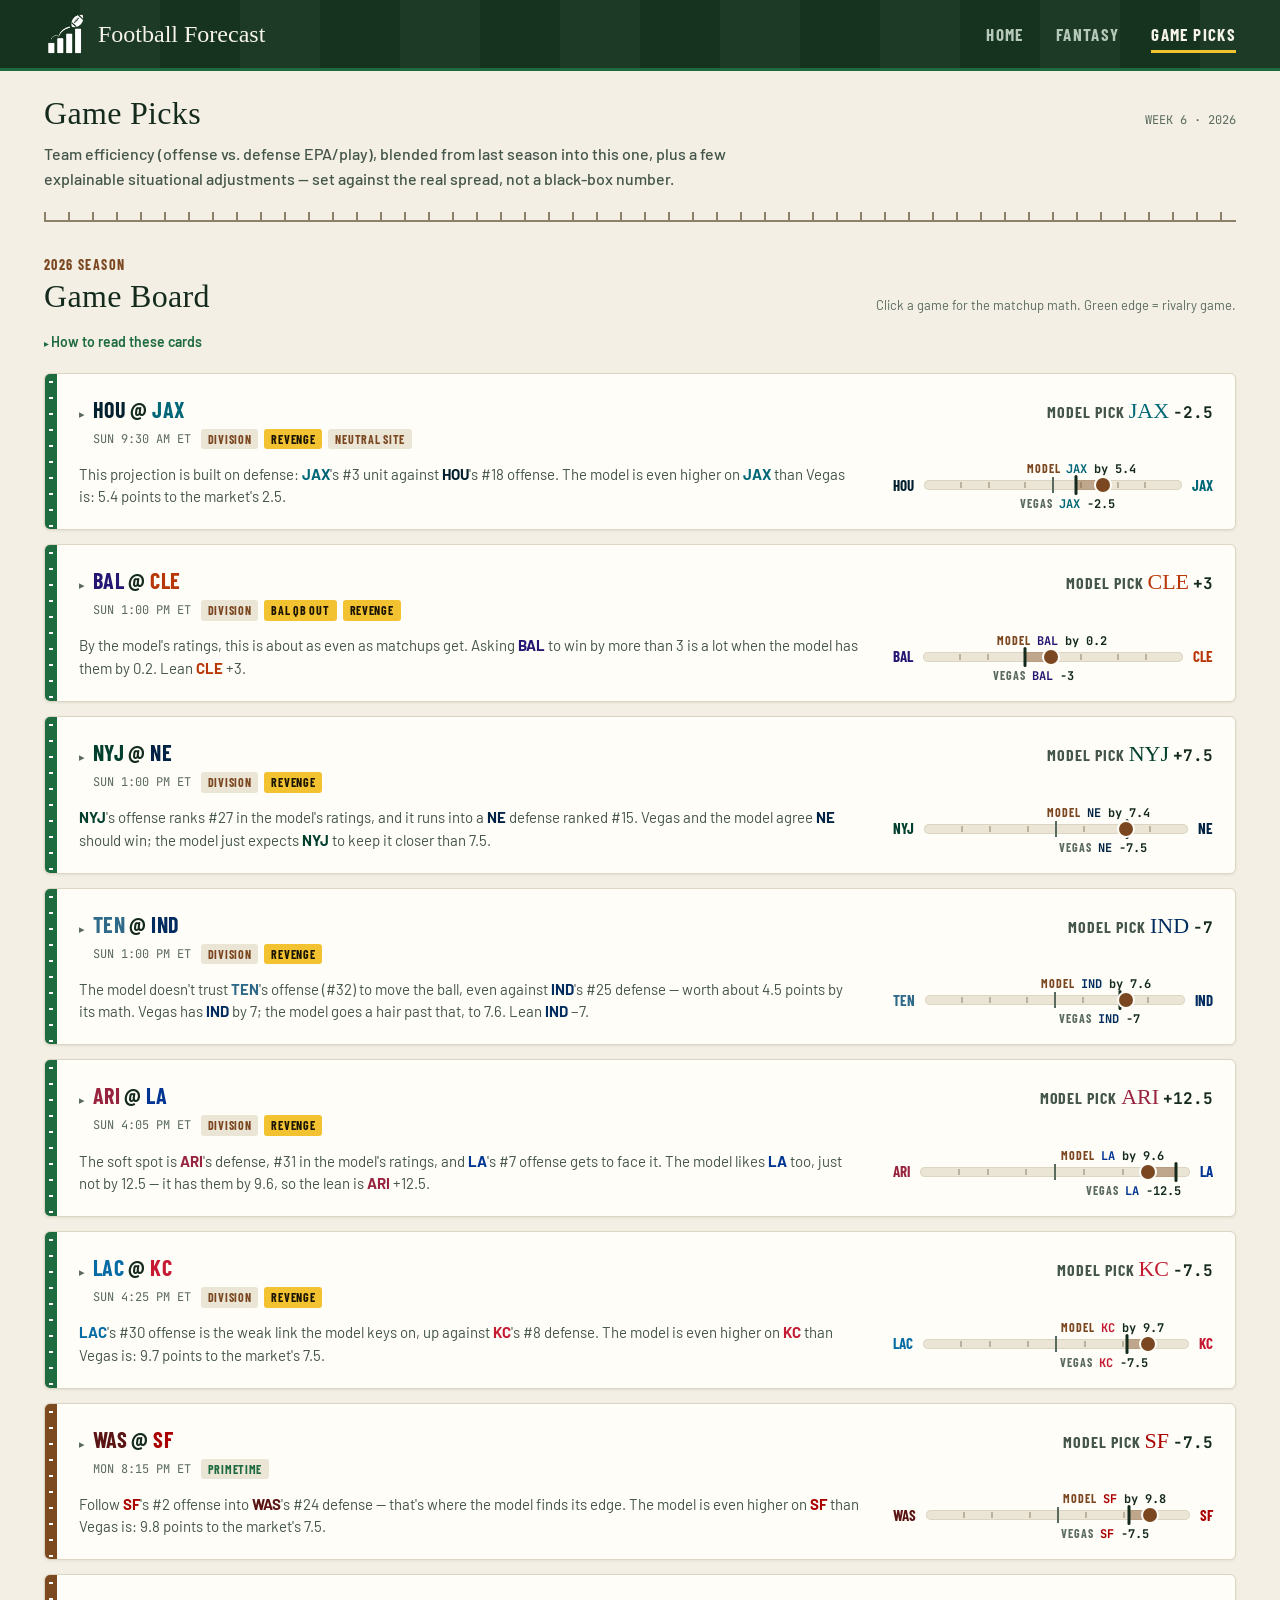
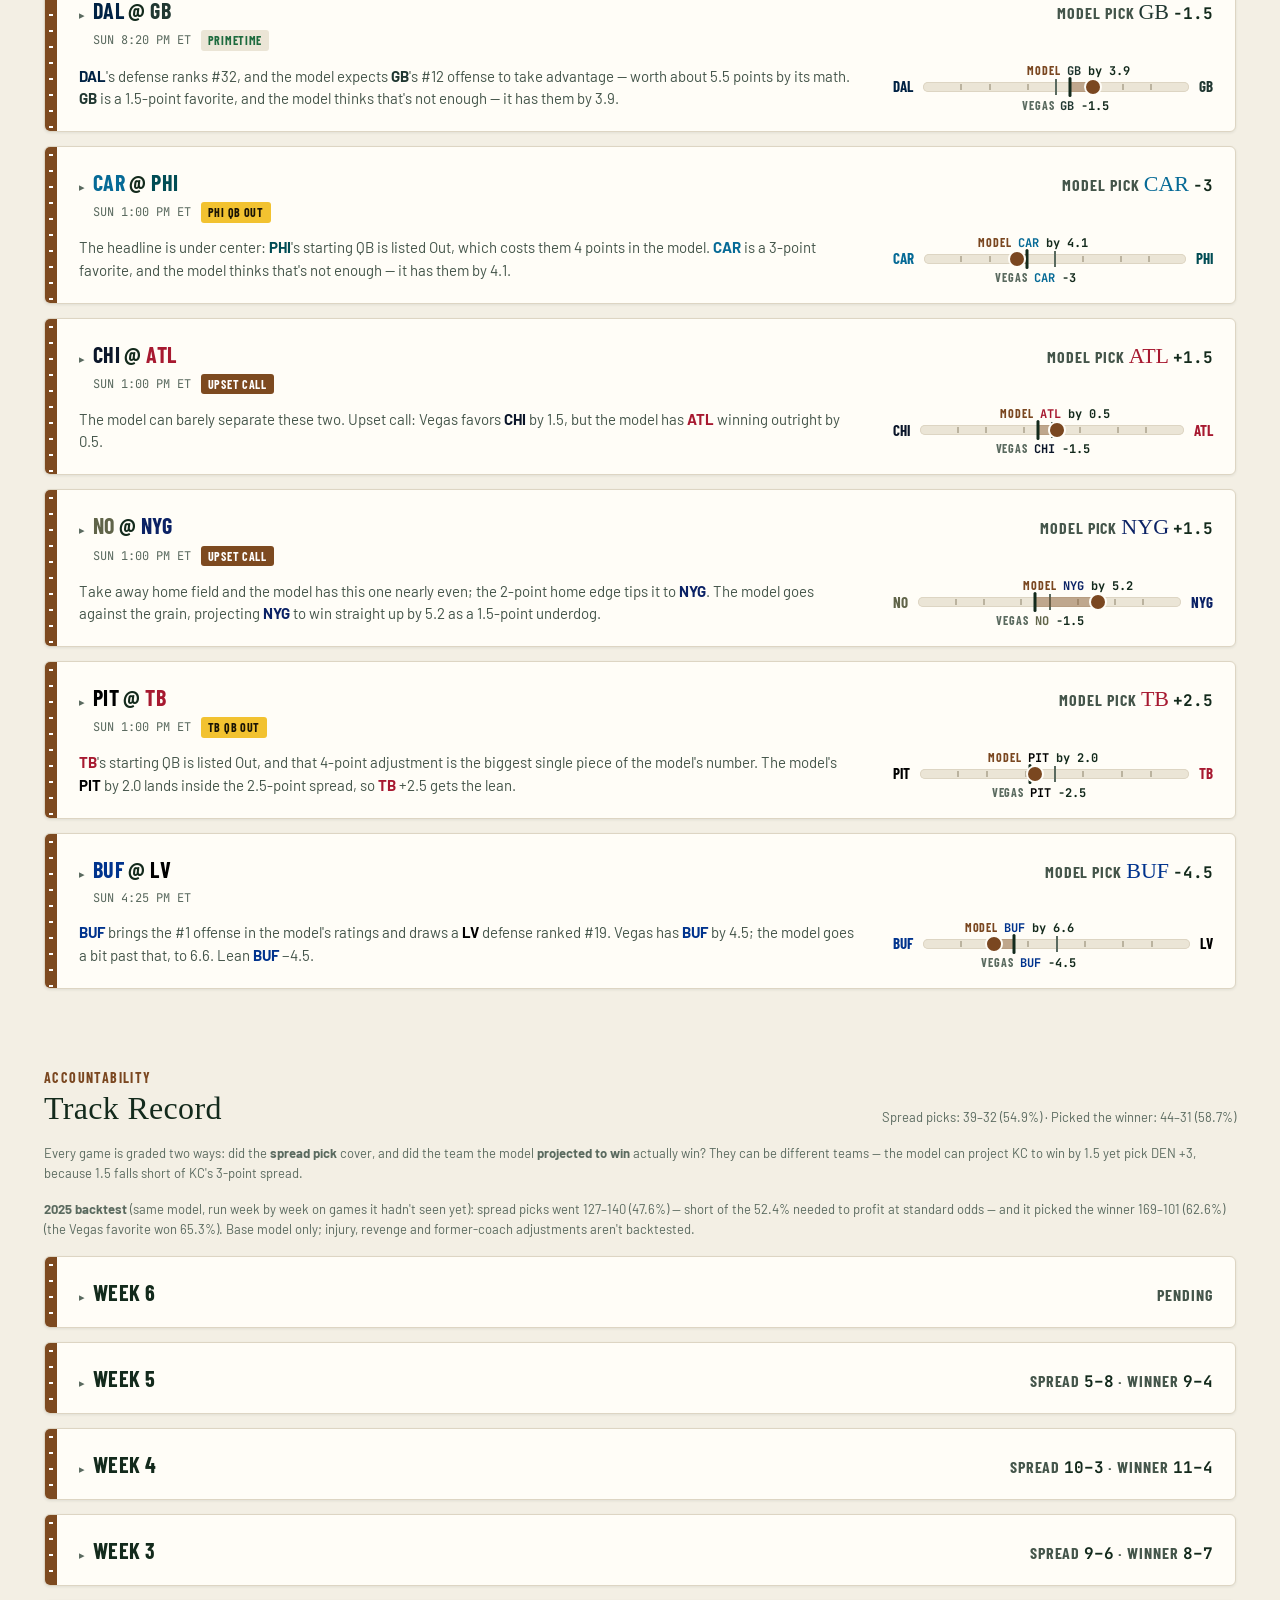
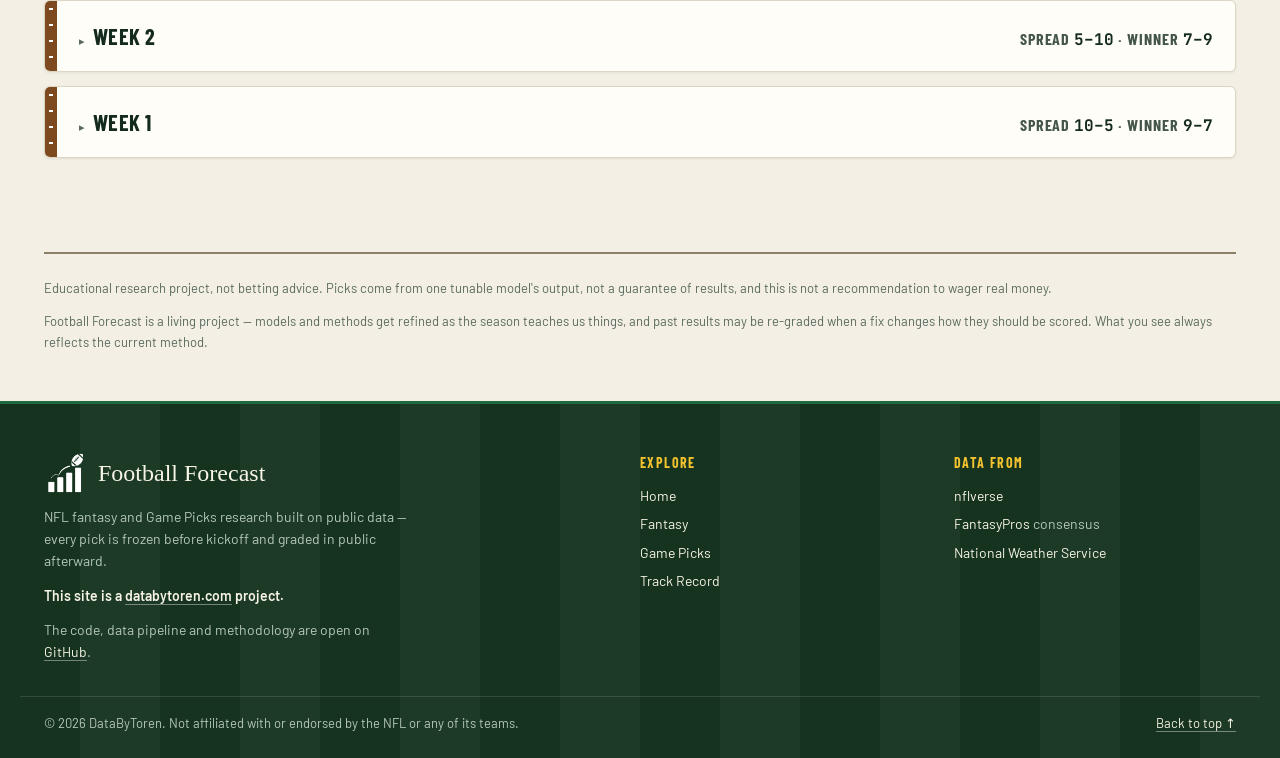
==== commit c2f7c12d: "Footer: link the now-public GitHub repo Adds "The code, data pipeline and methodology are open on Gi" ====
--- a/betting.html
+++ b/betting.html
@@ -103,6 +103,7 @@
       <a href="index.html" class="site-logo"><img src="images/logo_small_white.png" alt="" class="site-logo-img">Football Forecast</a>
       <p>NFL fantasy and Game Picks research built on public data — every pick is frozen before kickoff and graded in public afterward.</p>
       <p class="footer-project">This site is a <a href="https://databytoren.com">databytoren.com</a> project.</p>
+      <p>The code, data pipeline and methodology are open on <a href="https://github.com/torenCodes/football-analytics">GitHub</a>.</p>
     </div>
     <nav class="footer-col" aria-label="Footer">
       <div class="footer-heading">Explore</div>
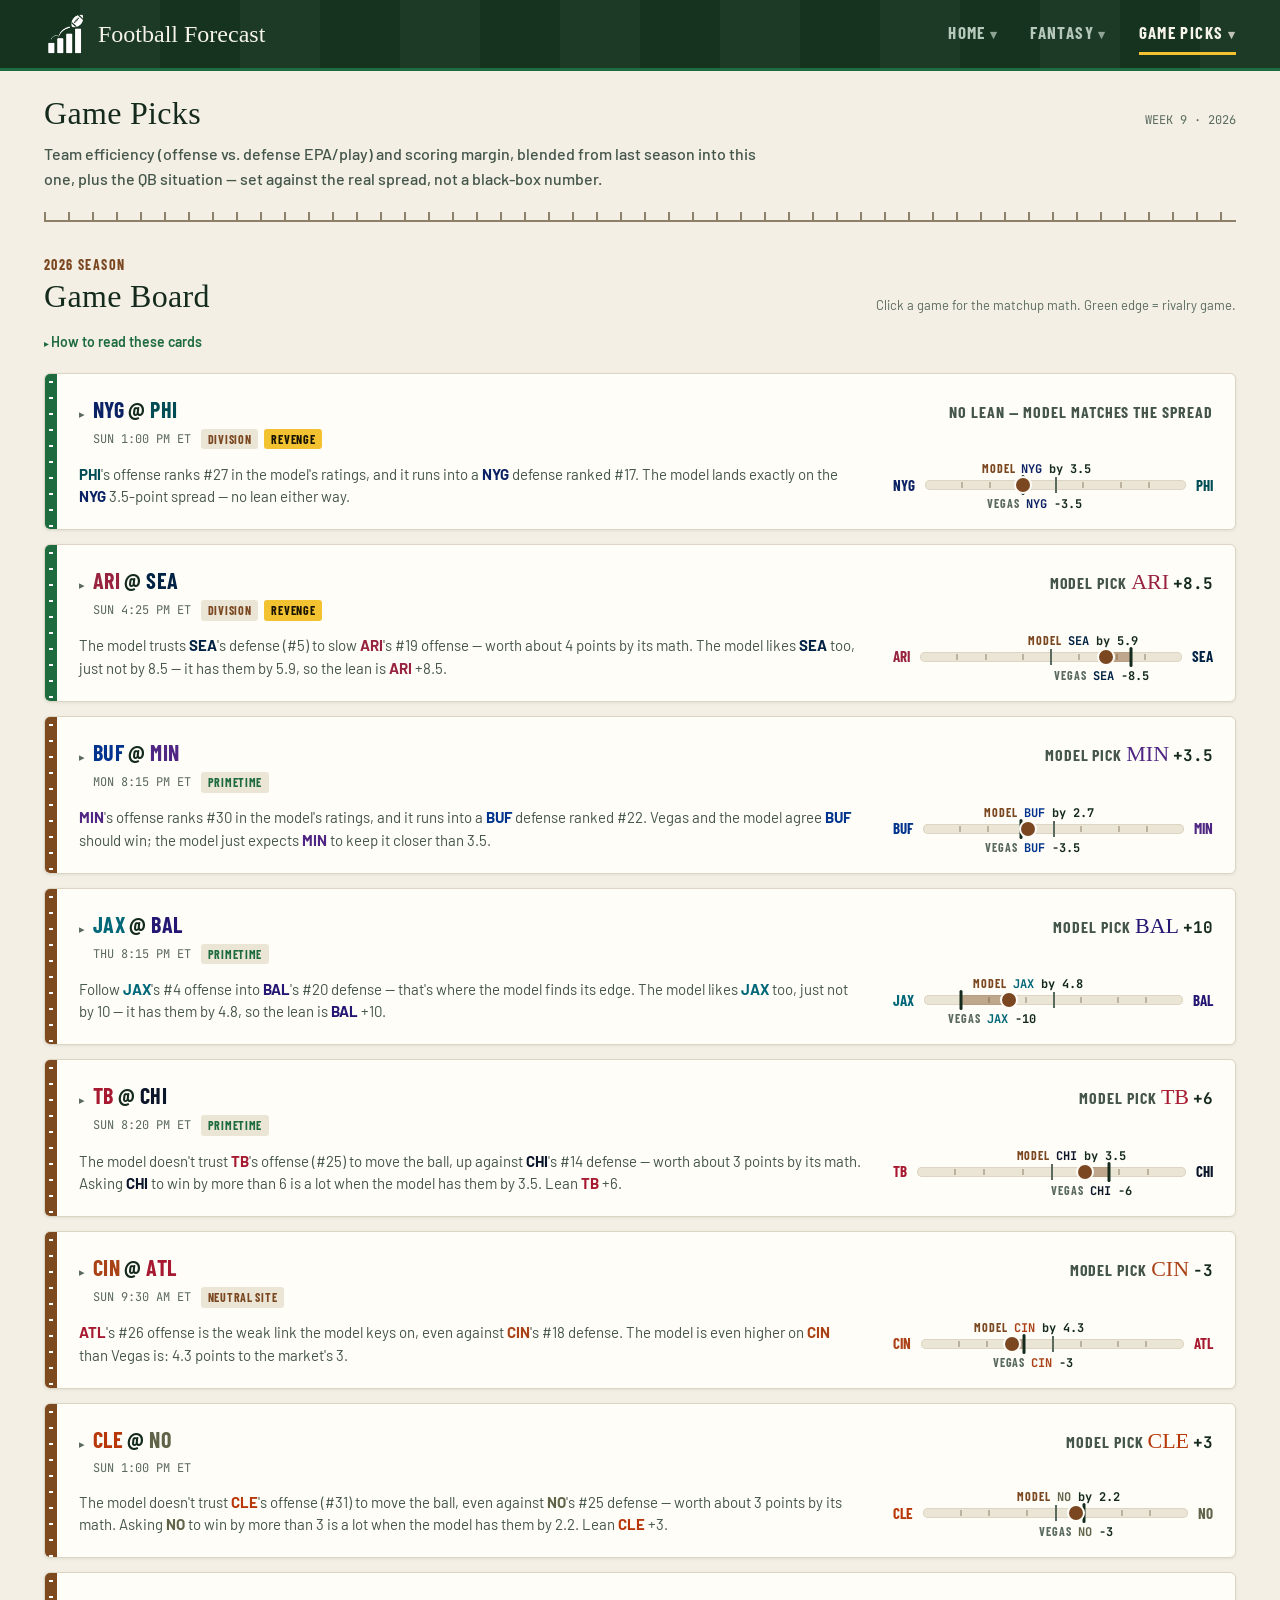
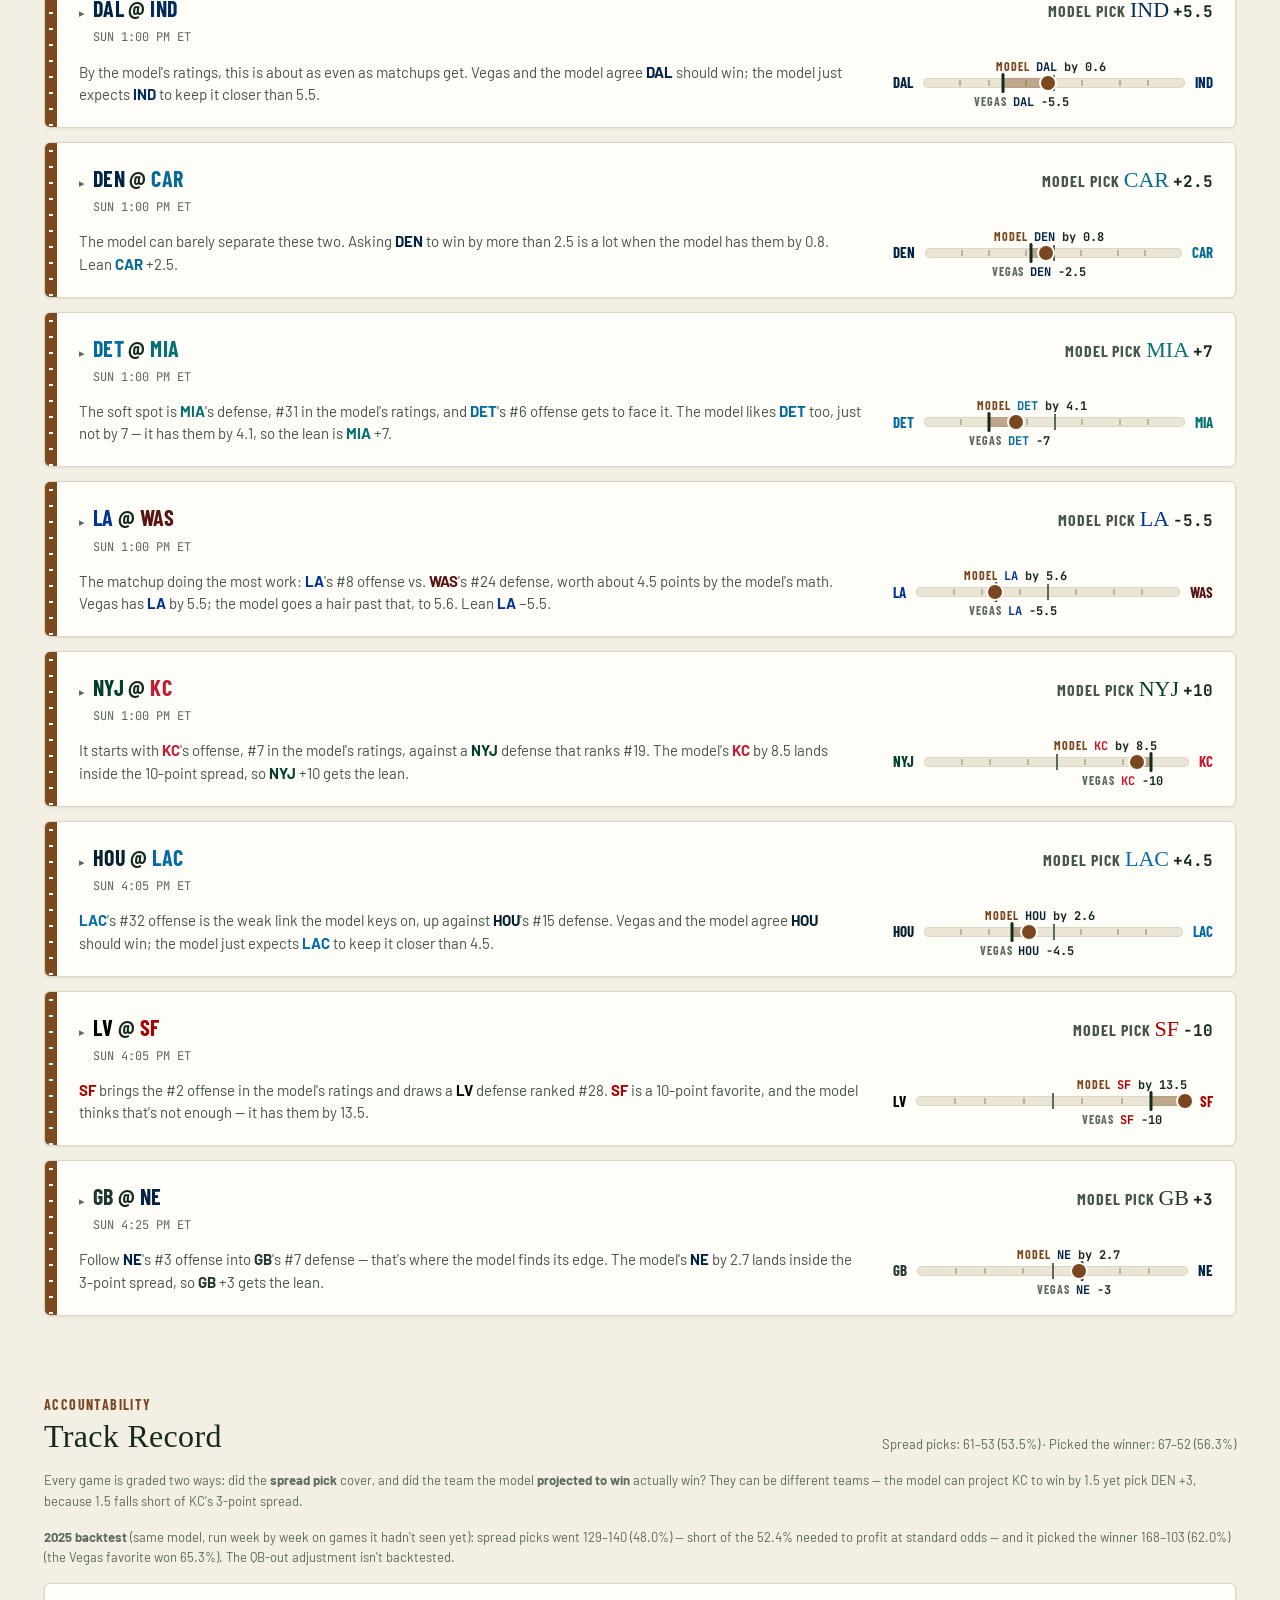
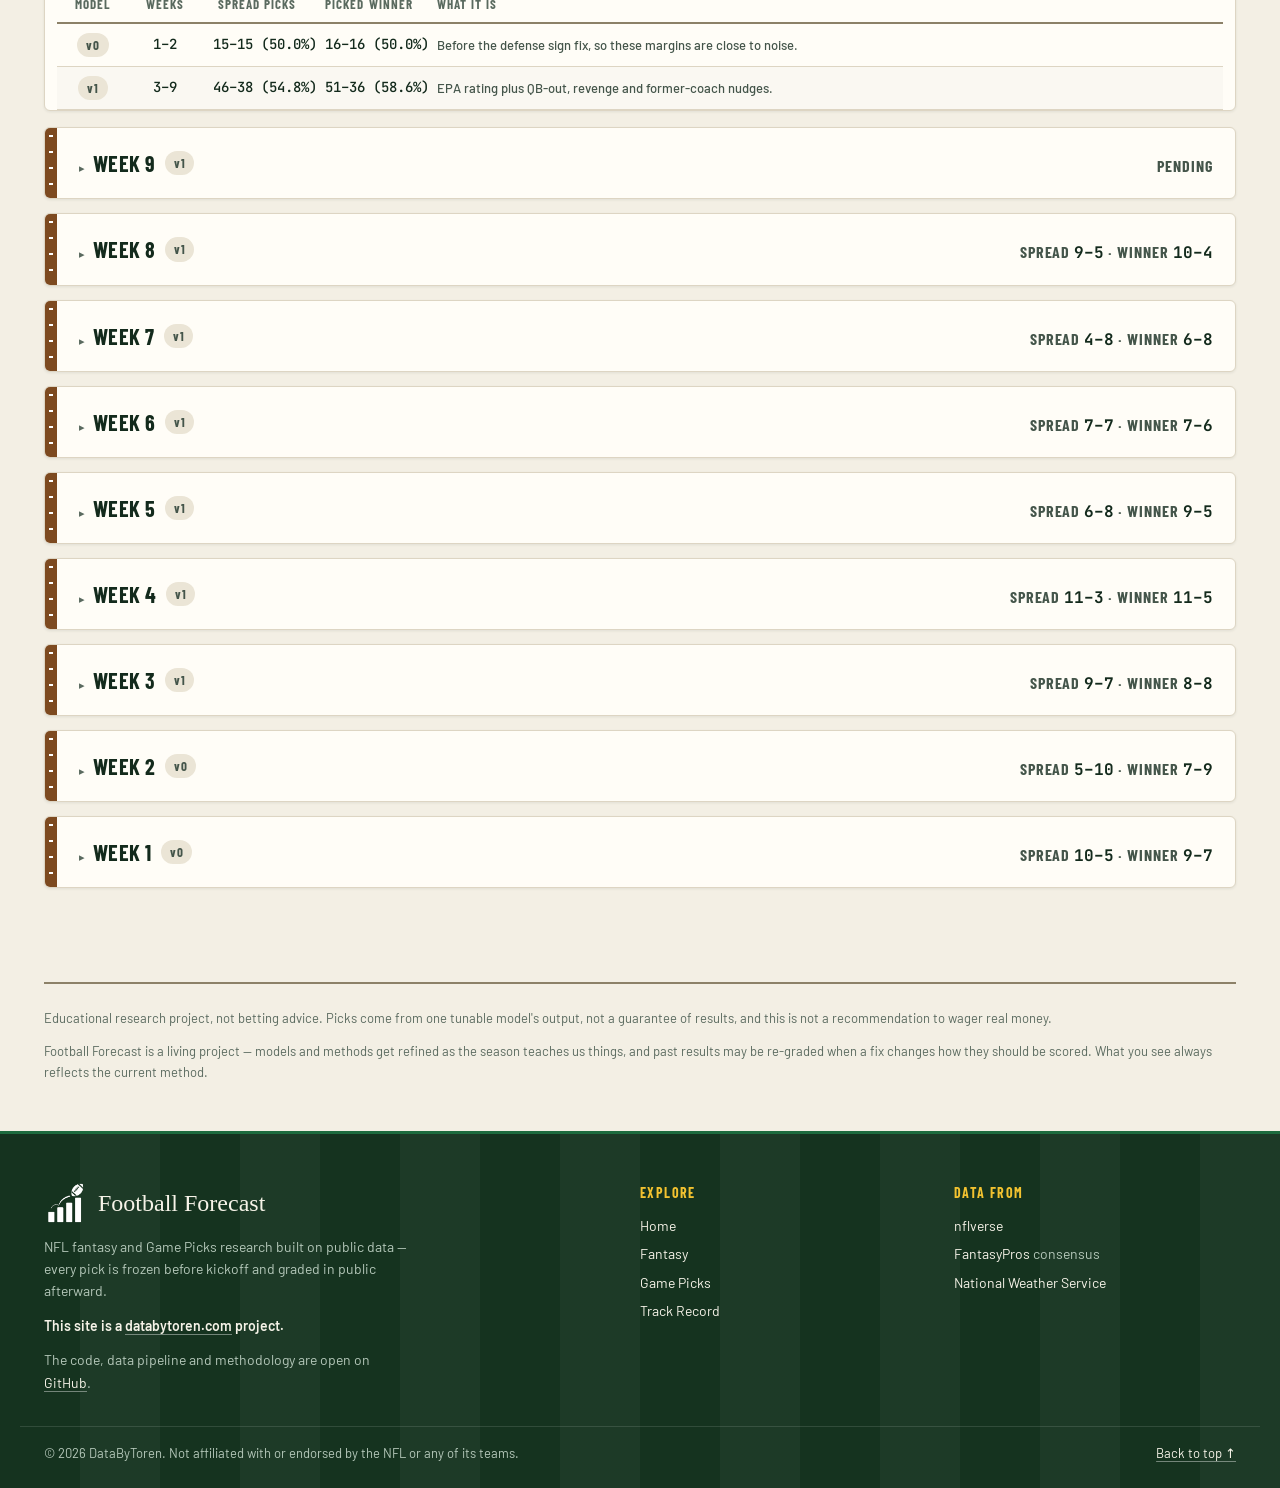
==== commit bdf53f2b: "Week 9 review: Game Picks v2, fitted Start Score, header sub-links Game Picks v2 runs from Week 10 (" ====
--- a/betting.html
+++ b/betting.html
@@ -17,9 +17,27 @@
     <a href="index.html" class="site-logo"><img src="images/logo_small_white.png" alt="" class="site-logo-img">Football Forecast</a>
     <button class="nav-burger" aria-label="Menu" onclick="toggleSiteNav(this)">&#9776;</button>
     <ul class="site-nav-links">
-      <li><a href="index.html" class="site-nav-link">Home</a></li>
-      <li><a href="fantasy.html" class="site-nav-link">Fantasy</a></li>
-      <li><a href="betting.html" class="site-nav-link active">Game Picks</a></li>
+      <li class="nav-item has-sub">
+        <a href="index.html" class="site-nav-link">Home</a>
+        <ul class="site-subnav">
+          <li><a href="index.html">Main</a></li>
+          <li><a href="index.html#about">About</a></li>
+        </ul>
+      </li>
+      <li class="nav-item has-sub">
+        <a href="fantasy.html" class="site-nav-link">Fantasy</a>
+        <ul class="site-subnav">
+          <li><a href="fantasy.html#position-leaders">Position Leaders</a></li>
+          <li><a href="fantasy.html#draft-board">Draft Board</a></li>
+        </ul>
+      </li>
+      <li class="nav-item has-sub">
+        <a href="betting.html" class="site-nav-link active">Game Picks</a>
+        <ul class="site-subnav">
+          <li><a href="betting.html#game-board-section">Game Board</a></li>
+          <li><a href="betting.html#track-record-section">Track Record</a></li>
+        </ul>
+      </li>
     </ul>
   </nav>
 </header>
@@ -28,12 +46,12 @@
   <div class="masthead-strip">
     <div>
       <h1>Game Picks</h1>
-      <div class="masthead-sub">Team efficiency (offense vs. defense EPA/play), blended from last season into this one, plus a few explainable situational adjustments — set against the real spread, not a black-box number.</div>
+      <div class="masthead-sub">Team efficiency (offense vs. defense EPA/play) and scoring margin, blended from last season into this one, plus the QB situation — set against the real spread, not a black-box number.</div>
     </div>
     <div class="masthead-date" id="betting-week-label"></div>
   </div>
 
-  <section class="section">
+  <section class="section" id="game-board-section">
     <div class="section-head">
       <div>
         <div class="section-kicker betting">2026 Season</div>
@@ -81,6 +99,7 @@
       win by 1.5 yet pick DEN +3, because 1.5 falls short of KC's 3-point spread.
     </p>
     <p class="section-note tr-note" id="backtest-summary"></p>
+    <div class="card table-scroll tr-versions" id="track-record-versions"></div>
     <div id="track-record"></div>
   </section>
 
@@ -135,6 +154,10 @@
   const open = links.classList.toggle('open');
   btn.innerHTML = open ? '&#10005;' : '&#9776;';
 }
+// A link in the open menu may only jump within this page, so close it by hand.
+document.querySelector('.site-nav-links').addEventListener('click', e => {
+  if (e.target.closest('a') && e.currentTarget.classList.contains('open')) toggleSiteNav(document.querySelector('.nav-burger'));
+});
 document.getElementById('footer-year').textContent = new Date().getFullYear();
 
 function fmt1(n) { return (n === null || n === undefined) ? '—' : (Math.round(n * 10) / 10).toFixed(1).replace('-', '−'); }
@@ -198,25 +221,41 @@
 }
 
 // Yellow penalty flags (.flag) are reserved for factors that actually move the
-// model's margin -- a starting QB out, a revenge game, a former coach -- per the
-// design system's Tag rule. Everything else is context, shown as a neutral tag.
+// model's margin, per the design system's Tag rule: a starting QB out or a new
+// starter. Everything else is context, shown as a neutral tag. Revenge and
+// former-coach games left the margin in v2, but a week locked by v1 still has them.
+function scored(g, kind) { return (g.margin_breakdown || []).some(r => r.kind === kind); }
+
+const RACE_LABEL = {
+  out: 'is 3+ games out of the playoff race',
+  safe: 'is 3+ games clear in the playoff race',
+  cusp: 'is within a game of the last playoff seed',
+};
+
 function factorTags(g) {
   const tags = [];
   if (g.primetime) tags.push(`<span class="factor-tag">Primetime</span>`);
   if (g.div_game) tags.push(`<span class="factor-tag">Division game</span>`);
   const homeQbOut = g.qb_injury && g.qb_injury.home;
   const awayQbOut = g.qb_injury && g.qb_injury.away;
-  const qbStatusLabel = s => s === 'Reserve' ? 'on Reserve' : s;
-  if (homeQbOut) tags.push(`<span class="factor-tag flag">${teamSpan(g.home_team)} QB ${qbStatusLabel(homeQbOut.status)}</span>`);
-  if (awayQbOut) tags.push(`<span class="factor-tag flag">${teamSpan(g.away_team)} QB ${qbStatusLabel(awayQbOut.status)}</span>`);
+  const qbStatusLabel = s => s === 'Reserve' ? 'QB on Reserve' : s === 'Backup starting' ? 'backup QB starting' : `QB ${s}`;
+  if (homeQbOut) tags.push(`<span class="factor-tag flag">${teamSpan(g.home_team)} ${qbStatusLabel(homeQbOut.status)}</span>`);
+  if (awayQbOut) tags.push(`<span class="factor-tag flag">${teamSpan(g.away_team)} ${qbStatusLabel(awayQbOut.status)}</span>`);
+  for (const side of ['away', 'home']) {
+    if (g.qb_change && g.qb_change[side]) tags.push(`<span class="factor-tag flag">${teamSpan(g[side + '_team'])} new QB since last season</span>`);
+  }
   if (g.revenge_game && (g.revenge_game.home || g.revenge_game.away)) {
     const who = g.revenge_game.home ? g.home_team : g.away_team;
-    tags.push(`<span class="factor-tag flag">Revenge game: ${teamSpan(who)} lost last meeting (${g.revenge_game.last_season})</span>`);
+    tags.push(`<span class="factor-tag${scored(g, 'revenge') ? ' flag' : ''}">Revenge game: ${teamSpan(who)} lost last meeting (${g.revenge_game.last_season})</span>`);
   }
   if (g.former_coach && (g.former_coach.home || g.former_coach.away)) {
     const fc = g.former_coach.home || g.former_coach.away;
     const who = g.former_coach.home ? g.home_team : g.away_team;
-    tags.push(`<span class="factor-tag flag">${teamSpan(who)} faces former coach ${fc.coach_name}</span>`);
+    tags.push(`<span class="factor-tag${scored(g, 'former_coach') ? ' flag' : ''}">${teamSpan(who)} faces former coach ${fc.coach_name}</span>`);
+  }
+  for (const side of ['away', 'home']) {
+    const race = g.playoff_race && RACE_LABEL[g.playoff_race[side]];
+    if (race) tags.push(`<span class="factor-tag">${teamSpan(g[side + '_team'])} ${race}</span>`);
   }
   if (g.rest_days_edge_home !== null && g.rest_days_edge_home !== 0) {
     const who = g.rest_days_edge_home > 0 ? g.home_team : g.away_team;
@@ -328,6 +367,8 @@
 
 const BREAKDOWN_LABEL = {
   offense: r => `${teamSpan(r.team)} offense vs. ${teamSpan(r.opp)} defense`,
+  point_diff: () => 'Season point differential',
+  new_qb: r => `${teamSpan(r.team)} new starting QB`,
   home_field: () => 'Home field',
   qb_out: r => `${teamSpan(r.team)} starting QB out`,
   revenge: r => `${teamSpan(r.team)} revenge game`,
@@ -369,8 +410,8 @@
   for (const side of ['away', 'home']) {
     if (g.qb_injury && g.qb_injury[side]) chips.push(`<span class="mini-tag flag">${g[side + '_team']} QB out</span>`);
   }
-  if (g.revenge_game && (g.revenge_game.home || g.revenge_game.away)) chips.push('<span class="mini-tag flag">Revenge</span>');
-  if (g.former_coach) chips.push('<span class="mini-tag flag">Former coach</span>');
+  if (g.revenge_game && (g.revenge_game.home || g.revenge_game.away)) chips.push(`<span class="mini-tag${scored(g, 'revenge') ? ' flag' : ''}">Revenge</span>`);
+  if (g.former_coach) chips.push(`<span class="mini-tag${scored(g, 'former_coach') ? ' flag' : ''}">Former coach</span>`);
   if (g.neutral_site) chips.push('<span class="mini-tag">Neutral site</span>');
   else if (g.international_site) chips.push('<span class="mini-tag">International</span>');
   return chips.join('');
@@ -470,10 +511,40 @@
     el.innerHTML = `<strong>${bt.season} backtest</strong> (same model, run week by week on games it hadn't seen yet): `
       + `spread picks went ${ats} — short of the 52.4% needed to profit at standard odds — and it picked the winner ${outright}`
       + (fav ? ` (the Vegas favorite won ${(fav * 100).toFixed(1)}%)` : '')
-      + `. Base model only; injury, revenge and former-coach adjustments aren't backtested.`;
+      + `. The QB-out adjustment isn't backtested.`;
   } catch (e) {
     el.textContent = '';
   }
+}
+
+const MODEL_NOTES = {
+  v0: 'Before the defense sign fix, so these margins are close to noise.',
+  v1: 'EPA rating plus QB-out, revenge and former-coach nudges.',
+  v2: 'Adds scoring margin and QB changes; a smaller penalty, only for a step down at QB; revenge and former coach are context only.',
+};
+
+function weekRange(weeks) {
+  return weeks.length > 1 ? `${weeks[0]}–${weeks[weeks.length - 1]}` : `${weeks[0]}`;
+}
+
+function renderModelVersions(acc) {
+  const el = document.getElementById('track-record-versions');
+  const rows = Object.entries(acc.by_model || {});
+  // Every week gets its own version's record; v2 appears once its first week is locked.
+  if (!rows.length) { el.style.display = 'none'; return; }
+  el.innerHTML = `
+    <table class="data-table">
+      <thead><tr><th class="w-sm">Model</th><th class="w-sm">Weeks</th><th class="w-lg">Spread picks</th><th class="w-lg">Picked winner</th><th class="left">What it is</th></tr></thead>
+      <tbody>${rows.map(([v, m]) => `
+        <tr>
+          <td class="center"><span class="pill pos">${v}</span></td>
+          <td class="num-center">${weekRange(m.weeks)}</td>
+          <td class="num-center">${recordText(m.ats) || 'Pending'}</td>
+          <td class="num-center">${recordText(m.outright) || 'Pending'}</td>
+          <td class="wrap">${MODEL_NOTES[v] || ''}</td>
+        </tr>`).join('')}
+      </tbody>
+    </table>`;
 }
 
 async function loadTrackRecord() {
@@ -489,6 +560,7 @@
     overallEl.textContent = seasonAts
       ? `Spread picks: ${seasonAts} · Picked the winner: ${seasonOutright || '—'}`
       : '';
+    renderModelVersions(acc);
     el.innerHTML = [...acc.weeks].reverse().map(w => {
       const wAts = recordText(w.ats), wOutright = recordText(w.outright);
       const wRecord = wAts
@@ -510,7 +582,7 @@
         <details class="game-card">
           <summary>
             <div class="game-card-top">
-              <div class="matchup-line"><div class="game-matchup">Week ${w.week}</div></div>
+              <div class="matchup-line"><div class="game-matchup">Week ${w.week}</div><span class="pill pos">${w.model_version}</span></div>
               <div class="game-pick">${wRecord}</div>
             </div>
           </summary>
@@ -525,9 +597,10 @@
   }
 }
 
-loadGameBoard();
-loadTrackRecord();
-loadBacktestSummary();
+// The board above Track Record fills in after load; land on the section once it has.
+Promise.all([loadGameBoard(), loadTrackRecord(), loadBacktestSummary()]).then(() => {
+  if (location.hash) document.querySelector(location.hash)?.scrollIntoView();
+});
 </script>
 </body>
 </html>
--- a/styles.css
+++ b/styles.css
@@ -432,5 +432,127 @@
   .site-footer-inner { grid-template-columns: repeat(2, minmax(0, 1fr)); gap: var(--space-5) var(--space-4); }
   .footer-brand { grid-column: 1 / -1; }
 }
-/* In-page jumps (e.g. the footer's Track Record link) land below the sticky header. */
+/* In-page jumps (e.g. the header's sub-links) land below the sticky header. */
 section[id] { scroll-margin-top: calc(var(--header-height) + 12px); }
+
+/* Header sub-links: a dropdown on a pointer screen, listed in the burger menu otherwise. */
+.nav-item { position: relative; display: flex; align-items: center; height: var(--header-height); }
+.has-sub > .site-nav-link::after { content: ' \25BE'; font-size: 0.75em; opacity: 0.75; }
+.site-subnav {
+  display: none; position: absolute; top: 100%; left: -14px; min-width: 190px; z-index: 60;
+  list-style: none; margin: 0; padding: var(--space-1) 0;
+  background: var(--header); border: 1px solid rgba(255,255,255,0.12); border-top: 3px solid var(--flag);
+  border-radius: 0 0 var(--radius-md) var(--radius-md); box-shadow: var(--shadow-md);
+}
+.nav-item:hover .site-subnav, .nav-item:focus-within .site-subnav { display: block; }
+.site-subnav a { display: block; padding: 8px 14px; font-size: 14px; font-weight: 600; white-space: nowrap; text-decoration: none; color: var(--on-header-muted); }
+.site-subnav a:hover, .site-subnav a:focus-visible { color: var(--on-header); background: rgba(255,255,255,0.08); }
+.site-header :focus-visible { outline-color: var(--flag); }
+@media (max-width: 720px), (hover: none) {
+  .nav-burger { display: block; }
+  .site-nav-links { display: none; position: absolute; top: var(--header-height); left: 0; right: 0; background: var(--header); flex-direction: column; gap: 0; max-height: calc(100vh - var(--header-height)); overflow-y: auto; }
+  .site-nav-links.open { display: flex; }
+  .site-nav-links > li { border-top: 1px solid rgba(255,255,255,0.1); }
+  .nav-item { display: block; height: auto; }
+  .site-nav-link { display: block; padding: var(--space-3) var(--gutter); border-bottom: none; }
+  .has-sub > .site-nav-link::after { content: none; }
+  .site-subnav { display: block; position: static; min-width: 0; padding: 0 0 var(--space-2); background: none; border: none; box-shadow: none; }
+  .site-subnav li { border-top: none; }
+  .site-subnav a { padding: 6px var(--gutter) 6px calc(var(--gutter) + var(--space-4)); }
+}
+
+/* Track Record: one row per model version. */
+.tr-versions { margin-bottom: var(--space-4); }
+.tr-versions table.data-table { min-width: 620px; }
+.tr-versions td.wrap { white-space: normal; font-size: 13px; color: var(--text-2); }
+.tr-versions th.left { text-align: left; }
+.game-card-top .matchup-line .pill { align-self: center; margin-left: 2px; }
+
+/* ---- Data Breakdown page ---- */
+:root, [data-theme="dark"] { --series-model: #c9752f; --series-vegas: #3f94cf; --series-muted: #7f9a86; }
+[data-theme="light"] { --series-model: #b0601f; --series-vegas: #1672a8; --series-muted: #8a8f85; }
+.page-toc { display: flex; flex-wrap: wrap; gap: var(--space-2); padding-top: var(--space-4); }
+.page-toc a { font-size: 13px; font-weight: 600; text-decoration: none; color: var(--text-2); background: var(--surface); border: 1px solid var(--line); border-radius: var(--radius-pill); padding: 4px 12px; }
+.page-toc a:hover { color: var(--text); border-color: var(--line-strong); }
+.prose { max-width: 80ch; font-size: 15px; line-height: 1.65; color: var(--text-2); margin: 0 0 var(--space-4); }
+.stat-tiles { display: grid; grid-template-columns: repeat(auto-fit, minmax(210px, 1fr)); gap: var(--space-3); margin-bottom: var(--space-4); }
+.stat-tile { padding: var(--space-4); }
+.stat-label { font-family: var(--font-condensed); font-size: 13px; font-weight: 700; letter-spacing: 0.08em; text-transform: uppercase; color: var(--text-3); }
+.stat-value { font-family: var(--font-sans); font-size: 34px; font-weight: 700; line-height: 1.2; color: var(--text); margin: 2px 0; }
+.stat-sub { font-size: 13px; line-height: 1.4; color: var(--text-2); }
+.findings { display: grid; grid-template-columns: repeat(auto-fit, minmax(280px, 1fr)); gap: var(--space-5); margin-top: var(--space-5); }
+.finding h3 { font-size: 18px; margin-bottom: 4px; }
+.finding p { font-size: 15px; line-height: 1.6; color: var(--text-2); margin: 0; }
+.pipe { list-style: none; margin: 0; padding: 0; display: grid; grid-template-columns: repeat(5, minmax(0, 1fr)); gap: var(--space-5); }
+.pipe-step { position: relative; background: var(--surface); border: 1px solid var(--line); border-top: 4px solid var(--turf); border-radius: var(--radius-md); padding: var(--space-3); box-shadow: var(--shadow-sm); }
+.pipe-step:not(:last-child)::after { content: '\2192'; position: absolute; right: -21px; top: 42%; font-size: 18px; color: var(--text-3); }
+.pipe-title { font-family: var(--font-condensed); font-size: 16px; font-weight: 700; letter-spacing: 0.04em; text-transform: uppercase; margin-bottom: 4px; }
+.pipe-step p, .pipe-loop p { font-size: 13px; line-height: 1.5; color: var(--text-2); margin: 0; }
+.pipe-loop { margin-top: var(--space-4); background: var(--surface-raised); border-radius: var(--radius-md); padding: var(--space-3) var(--space-4); }
+.pipe-loop p { font-size: 14px; max-width: 90ch; }
+@media (max-width: 900px) {
+  .pipe { grid-template-columns: minmax(0, 1fr); gap: var(--space-5); }
+  .pipe-step:not(:last-child)::after { content: '\2193'; right: auto; left: 50%; top: auto; bottom: -24px; }
+}
+.viz-grid { display: grid; grid-template-columns: repeat(2, minmax(0, 1fr)); gap: var(--space-4); }
+.viz-grid + .viz, .viz + .viz-grid, .viz-grid + .viz-grid { margin-top: var(--space-4); }
+@media (max-width: 980px) { .viz-grid { grid-template-columns: minmax(0, 1fr); } }
+.viz { margin: 0; padding: var(--space-4); min-width: 0; }
+.viz-title { font-family: var(--font-sans); font-size: 17px; font-weight: 700; line-height: 1.3; letter-spacing: 0; text-transform: none; margin: 0 0 4px; }
+.viz-sub { font-size: 13px; line-height: 1.5; color: var(--text-2); margin: 0 0 var(--space-3); }
+.viz-plot { width: 100%; min-width: 0; }
+.viz-svg { display: block; overflow: visible; touch-action: pan-y; }
+.viz-svg:focus-visible { outline: 2px solid var(--focus); outline-offset: 2px; }
+line.viz-grid { stroke: var(--line); stroke-width: 1; }
+line.viz-ref { stroke: var(--line-strong); stroke-width: 1; }
+line.viz-hair { stroke: var(--text-3); stroke-width: 1; }
+line.viz-connect { stroke: var(--line-strong); stroke-width: 2; }
+text.viz-axis { font-family: var(--font-mono); font-size: 11px; fill: var(--text-3); }
+text.viz-ref-label { font-family: var(--font-sans); font-size: 12px; font-weight: 600; fill: var(--text-2); }
+text.viz-end { font-family: var(--font-mono); font-size: 12px; font-weight: 700; fill: var(--text); }
+.viz-legend { display: flex; flex-wrap: wrap; gap: 4px var(--space-4); margin-top: var(--space-2); font-size: 13px; color: var(--text-2); }
+.viz-legend-item { display: inline-flex; align-items: center; gap: 6px; }
+.viz-key { display: inline-block; width: 16px; height: 3px; border-radius: 2px; background: var(--key); }
+.viz-key.dot { width: 10px; height: 10px; border-radius: 50%; }
+.viz-key.dot.hollow { background: transparent; box-shadow: inset 0 0 0 2px var(--key); }
+.viz-note { font-size: 13px; line-height: 1.5; color: var(--text-2); margin: var(--space-3) 0 0; }
+.viz-foot { margin-top: var(--space-3); }
+.viz-toggle { background: none; border: none; padding: 0; cursor: pointer; font: inherit; font-size: 13px; font-weight: 600; color: var(--turf-text); text-decoration: underline; text-underline-offset: 3px; }
+.viz-table { margin-top: var(--space-2); max-height: 340px; overflow-y: auto; padding: 0; }
+.viz-table[hidden] { display: none; }
+.viz-table table.data-table, .compare-table table.data-table, #weights-table table.data-table { min-width: 0; table-layout: auto; font-size: 13px; }
+.viz-table th.left, .compare-table th.left, #weights-table th.left, .log-table th.left { text-align: left; }
+.viz-table td.wrap, #weights-table td.wrap { white-space: normal; }
+.compare-table { padding: 0; }
+.compare-table td.compare-group { font-family: var(--font-condensed); font-size: 13px; font-weight: 700; letter-spacing: 0.06em; text-transform: uppercase; color: var(--text-3); background: var(--surface-raised); }
+.compare-table tr.compare-v2 td { font-weight: 700; }
+.small-multiples { display: flex; flex-wrap: wrap; gap: var(--space-3) var(--space-5); }
+.small-title { font-family: var(--font-condensed); font-size: 15px; font-weight: 700; letter-spacing: 0.04em; margin-bottom: 4px; }
+.dot-rows { font-size: 13px; }
+.dot-group { font-family: var(--font-condensed); font-size: 13px; font-weight: 700; letter-spacing: 0.08em; text-transform: uppercase; color: var(--text-3); border-bottom: 1px solid var(--line-strong); margin-top: var(--space-3); padding-bottom: 2px; }
+.dot-row { display: grid; grid-template-columns: var(--label) auto var(--note); align-items: center; border-bottom: 1px solid var(--line); }
+.dot-row:hover { background: var(--surface-raised); }
+.dot-row:focus-visible { outline: 2px solid var(--focus); outline-offset: -2px; }
+.dot-row.stacked { display: block; padding-top: 6px; }
+.dot-label { line-height: 1.3; padding-right: var(--space-3); color: var(--text); }
+.dot-note { display: flex; align-items: center; justify-content: flex-end; gap: var(--space-2); padding-left: var(--space-2); white-space: nowrap; }
+.dot-note.narrow { justify-content: flex-start; padding: 0 0 6px; }
+.dot-num { font-family: var(--font-mono); font-size: 12px; color: var(--text-2); }
+.dot-axis { padding-left: var(--label); }
+.dot-axis.stacked { padding-left: 0; }
+.viz-tip { position: absolute; z-index: 70; pointer-events: none; max-width: 300px; background: var(--surface); color: var(--text); border: 1px solid var(--line-strong); border-radius: var(--radius-md); box-shadow: var(--shadow-md); padding: 8px 10px; font-size: 13px; line-height: 1.35; }
+.viz-tip[hidden] { display: none; }
+.viz-tip-title { font-weight: 600; color: var(--text-2); margin-bottom: 4px; }
+.viz-tip-row { display: flex; align-items: baseline; gap: 6px; }
+.viz-tip-row strong { font-family: var(--font-mono); font-weight: 700; white-space: nowrap; }
+.viz-tip-row span:last-child { color: var(--text-2); }
+.viz-tip-key { flex: none; width: 12px; height: 3px; border-radius: 2px; align-self: center; }
+table.log-table { min-width: 0; }
+@media (max-width: 640px) {
+  table.log-table thead { display: none; }
+  table.log-table td { display: inline-block; border-bottom: none; padding: 8px 8px 0 0; }
+  table.log-table td:last-child { display: block; padding: 4px 0 10px; border-bottom: 1px solid var(--line); }
+}
+.log-table td:last-child { white-space: normal; line-height: 1.5; font-weight: 400; color: var(--text-2); }
+.lab-details { margin-top: var(--space-4); }
+.lab-details > p { margin: var(--space-2) 0; max-width: 90ch; display: block; }
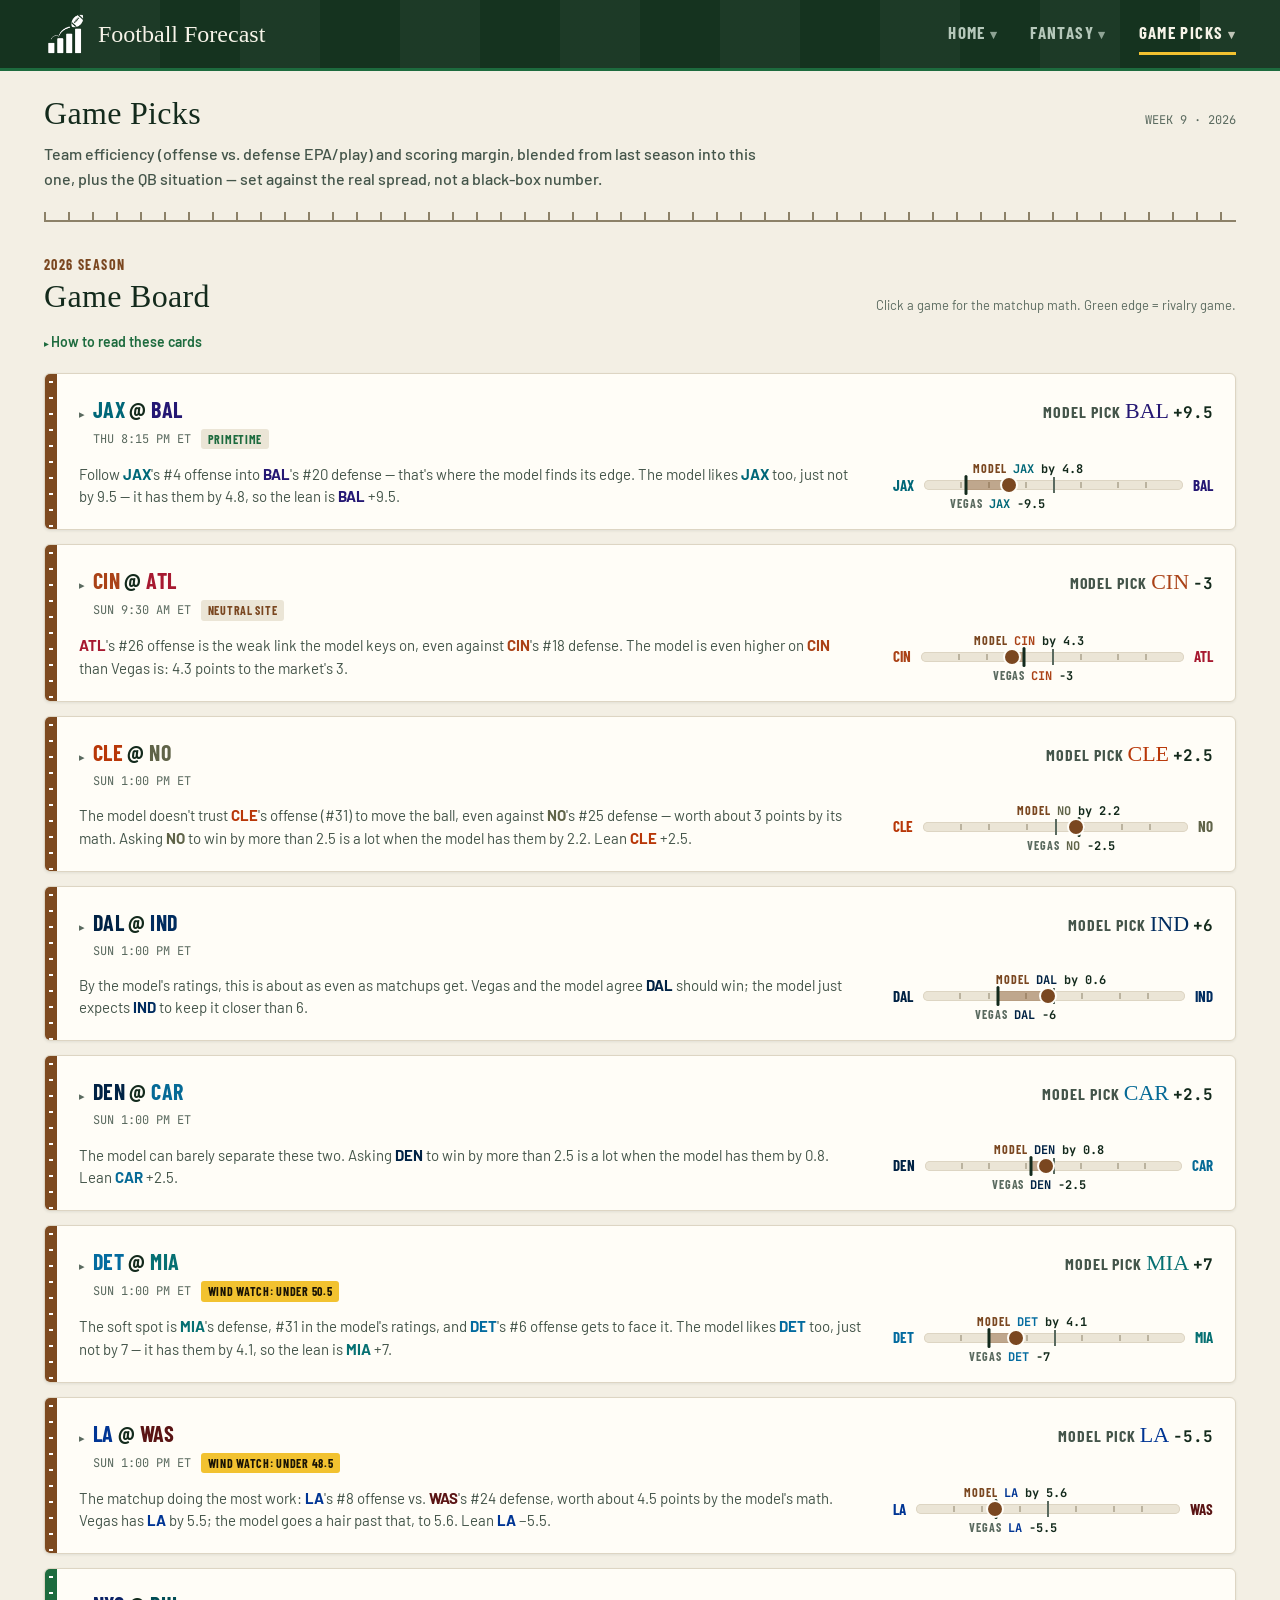
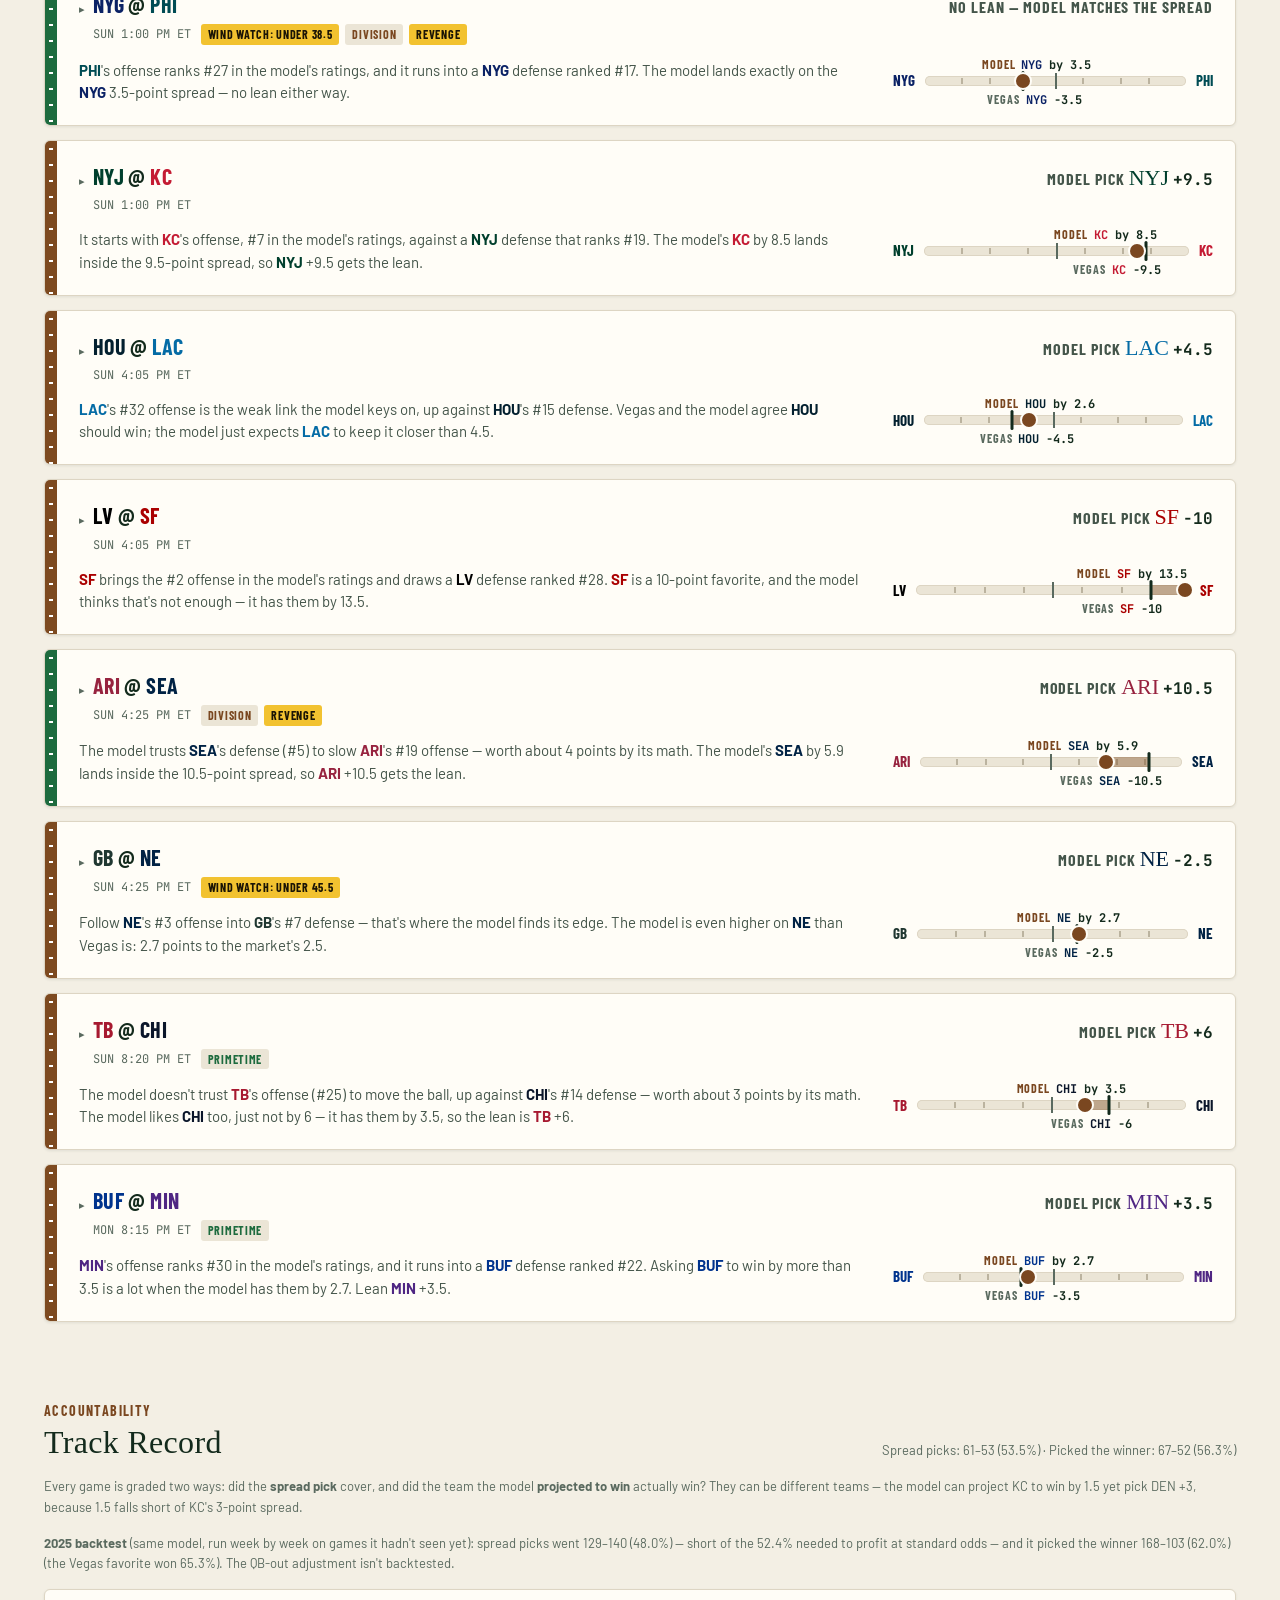
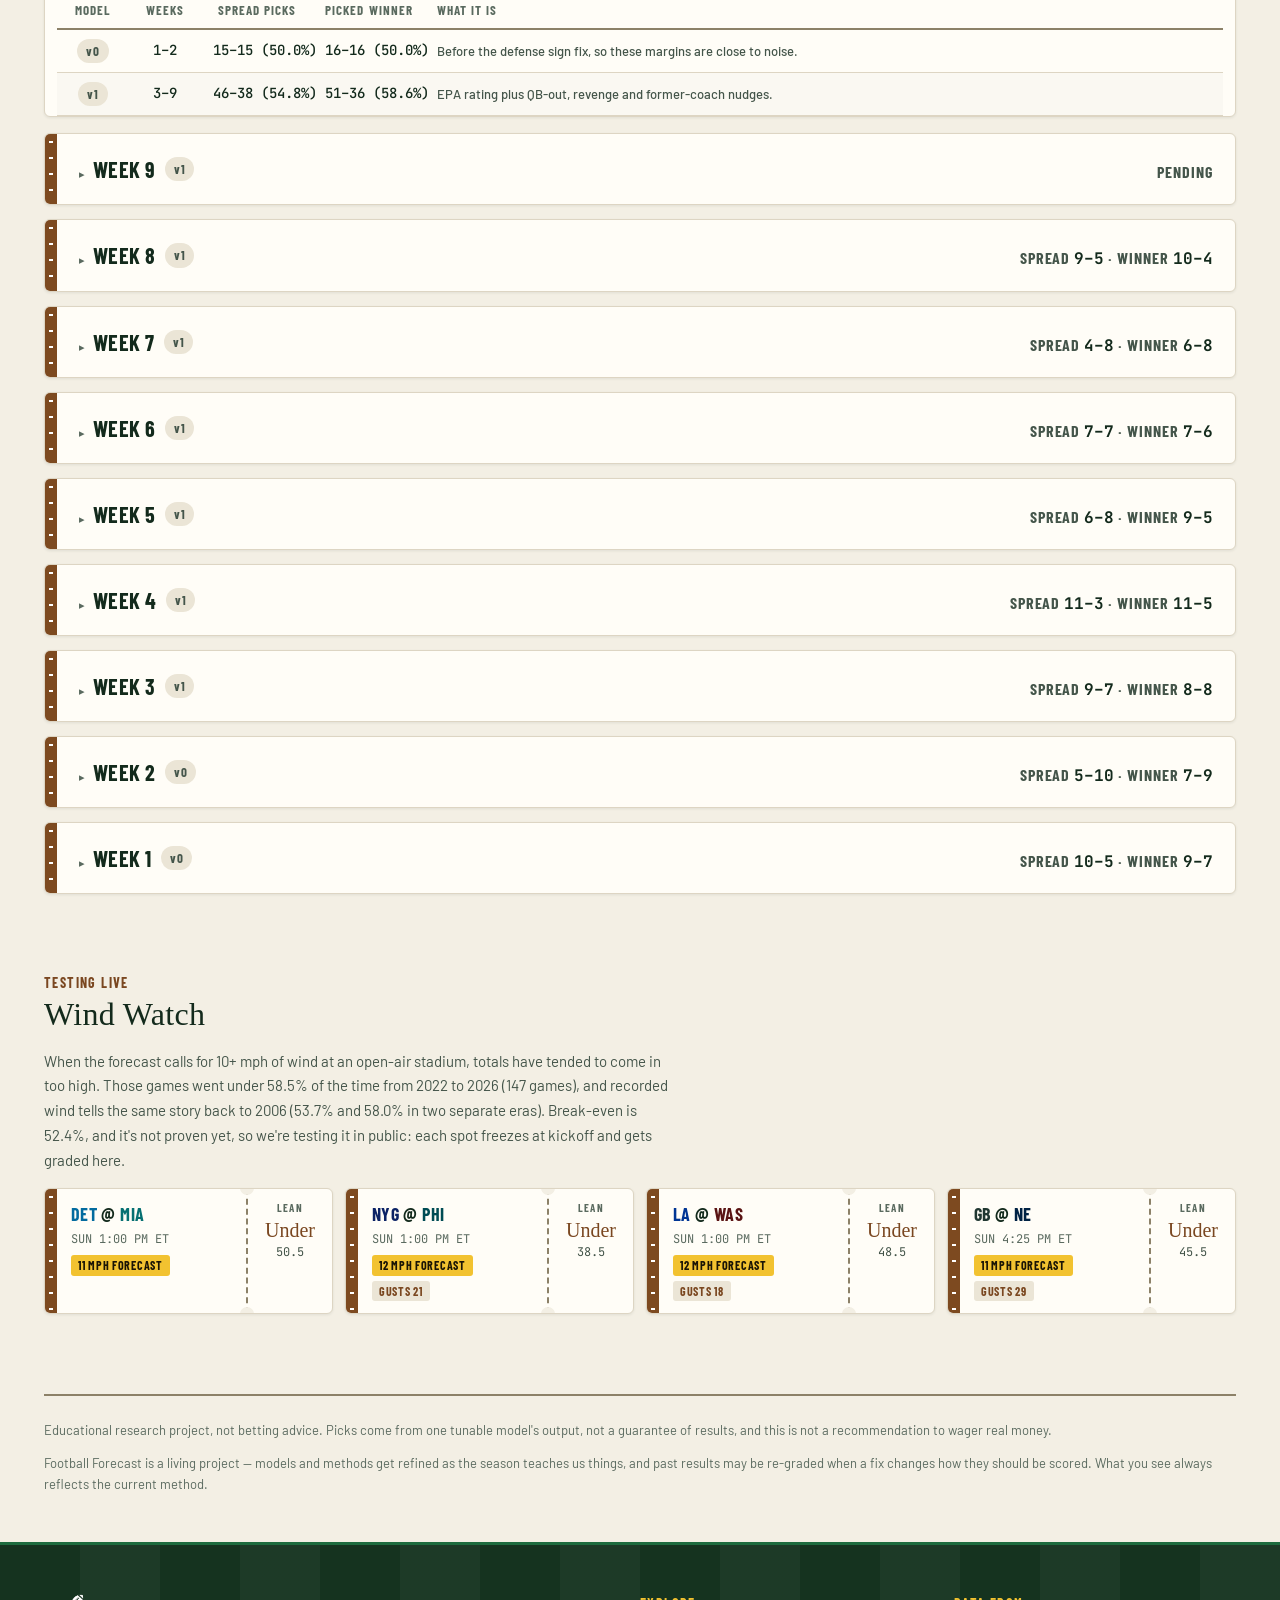
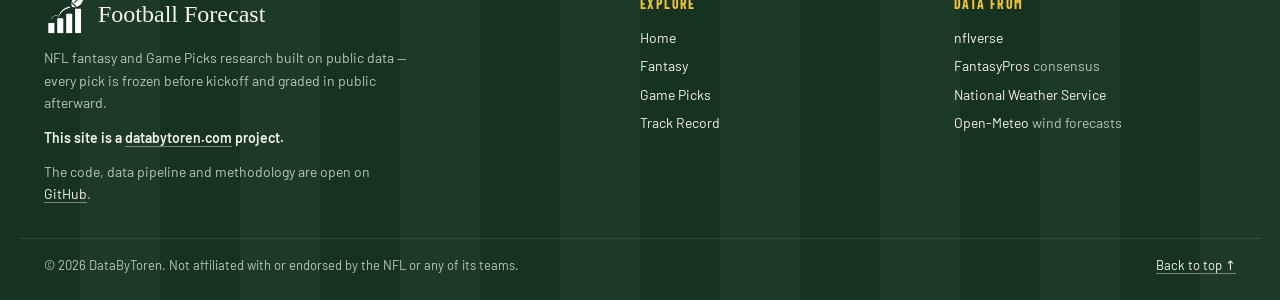
==== commit 64222122: "Add Wind Watch, team verdicts and defense streaming Wind Watch: over/under spots with 10+ mph of for" ====
--- a/betting.html
+++ b/betting.html
@@ -36,6 +36,7 @@
         <ul class="site-subnav">
           <li><a href="betting.html#game-board-section">Game Board</a></li>
           <li><a href="betting.html#track-record-section">Track Record</a></li>
+          <li><a href="betting.html#wind-watch-section">Wind Watch</a></li>
         </ul>
       </li>
     </ul>
@@ -101,6 +102,18 @@
     <p class="section-note tr-note" id="backtest-summary"></p>
     <div class="card table-scroll tr-versions" id="track-record-versions"></div>
     <div id="track-record"></div>
+  </section>
+
+  <section class="section" id="wind-watch-section" style="display: none;">
+    <div class="section-head">
+      <div>
+        <div class="section-kicker betting">Testing Live</div>
+        <h2>Wind Watch</h2>
+      </div>
+      <span class="section-note" id="wind-watch-record"></span>
+    </div>
+    <p class="prose" id="wind-watch-intro"></p>
+    <div class="wind-grid" id="wind-watch-spots"></div>
   </section>
 
   <div class="disclaimer">
@@ -139,6 +152,7 @@
         <li><a href="https://github.com/nflverse">nflverse</a></li>
         <li><a href="https://www.fantasypros.com">FantasyPros</a> consensus</li>
         <li><a href="https://www.weather.gov">National Weather Service</a></li>
+        <li><a href="https://open-meteo.com">Open-Meteo</a> wind forecasts</li>
       </ul>
     </div>
   </div>
@@ -287,6 +301,71 @@
 function pickLabel(side, spreadHome, home, away) {
   const team = side === 'home' ? home : away;
   return `${teamSpan(team)} ${teamLine(spreadHome, side)}`;
+}
+
+// ---- Wind Watch: over/under spots with 10+ mph of forecast wind.
+
+let windSpots = new Map();
+let teamProfiles = null;
+
+function renderWindWatch(w) {
+  const section = document.getElementById('wind-watch-section');
+  if (!w || !w.backtest) return;
+  section.style.display = '';
+  const b = w.backtest, fc = b.forecast.rule;
+  const old = b.recorded['2006-2018'], recent = b.recorded['2019-2026'];
+  document.getElementById('wind-watch-intro').textContent =
+    `When the forecast calls for ${w.rule_mph}+ mph of wind at an open-air stadium, totals have tended to come in too high. ` +
+    `Those games went under ${(fc.rate * 100).toFixed(1)}% of the time from 2022 to 2026 (${fc.n} games), and recorded wind tells the same story back to 2006 ` +
+    `(${(old.rate * 100).toFixed(1)}% and ${(recent.rate * 100).toFixed(1)}% in two separate eras). Break-even is ${(b.break_even * 100).toFixed(1)}%, and it's not proven yet, ` +
+    `so we're testing it in public: each spot freezes at kickoff and gets graded here.`;
+  const r = w.record, graded = r.under + r.over;
+  document.getElementById('wind-watch-record').textContent = graded
+    ? `Live record: ${r.under}–${r.over}${r.push ? `–${r.push}` : ''} on the under`
+    : '';
+  const box = document.getElementById('wind-watch-spots');
+  if (!w.live) {
+    box.innerHTML = `<p class="empty-state">Wind Watch starts with Week ${w.first_week}'s games.</p>`;
+    return;
+  }
+  if (!w.spots.length) {
+    box.innerHTML = `<p class="empty-state">No open-air game clears ${w.rule_mph} mph in the forecast right now. Forecasts refresh through kickoff.</p>`;
+    return;
+  }
+  windSpots = new Map(w.spots.map(s => [s.game_id, s]));
+  box.innerHTML = w.spots.map(s => `
+    <div class="ticket">
+      <div class="ticket-bar"></div>
+      <div class="ticket-body">
+        <div class="ticket-matchup">${teamSpan(s.away_team)} @ ${teamSpan(s.home_team)}</div>
+        <div class="ticket-time">${kickoff(s)}</div>
+        <div class="ticket-tags"><span class="mini-tag flag">${Math.round(s.forecast_mph)} mph forecast</span>${s.gust_mph > s.forecast_mph + 1 ? `<span class="mini-tag">Gusts ${Math.round(s.gust_mph)}</span>` : ''}</div>
+      </div>
+      <div class="ticket-perf"></div>
+      <div class="ticket-stub">
+        <div class="pick-label">Lean</div>
+        <div class="pick-team">Under</div>
+        <div class="pick-line">${s.total}</div>
+      </div>
+    </div>`).join('');
+}
+
+// ---- "Is this team for real?" Verdict and odds come from team_profile.py.
+
+const VERDICT_PILL = { for_real: 'up', better_than_record: 'up', sell_high: 'down', real_problems: 'down', middle: 'pos' };
+
+function forRealHtml(g) {
+  if (!teamProfiles || !teamProfiles.available) return '';
+  const rows = [g.away_team, g.home_team].map(team => {
+    const p = teamProfiles.teams[team];
+    if (!p) return '';
+    return `
+      <div class="for-real-row">
+        <div class="for-real-head">${teamSpan(team)} <span class="pill ${VERDICT_PILL[p.verdict]}">${p.verdict_label}</span></div>
+        <p>${p.story}</p>
+      </div>`;
+  }).join('');
+  return rows.trim() ? `<div class="for-real"><div class="box-title">Is this team for real?</div>${rows}</div>` : '';
 }
 
 function pickHeader(g) {
@@ -403,6 +482,8 @@
 // factor that actually moves the model's number (yellow flags).
 function summaryChips(g) {
   const chips = [];
+  const wind = windSpots.get(g.game_id);
+  if (wind) chips.push(`<span class="mini-tag flag">Wind Watch: under ${wind.total}</span>`);
   const m = g.model_margin_home, s = g.market ? g.market.spread_home : null;
   if (m !== null && m !== undefined && s !== null && s !== undefined && m * s < 0) chips.push('<span class="mini-tag upset">Upset call</span>');
   if (g.primetime) chips.push('<span class="mini-tag blue">Primetime</span>');
@@ -456,6 +537,7 @@
               ${matchupMathHtml(g)}
               ${marketOddsHtml(g)}
             </div>
+            ${forRealHtml(g)}
             ${rest ? `<p class="game-storyline">${colorStoryline(rest, g.home_team, g.away_team)}</p>` : ''}
             <div class="factor-tags">${factorTags(g)}</div>
           </div>
@@ -598,7 +680,13 @@
 }
 
 // The board above Track Record fills in after load; land on the section once it has.
-Promise.all([loadGameBoard(), loadTrackRecord(), loadBacktestSummary()]).then(() => {
+const safeJson = url => fetch(url).then(r => (r.ok ? r.json() : null)).catch(() => null);
+
+Promise.all([safeJson('data/betting/wind_watch.json'), safeJson('data/betting/team_profiles.json')]).then(([wind, profiles]) => {
+  teamProfiles = profiles;
+  renderWindWatch(wind);
+  return Promise.all([loadGameBoard(), loadTrackRecord(), loadBacktestSummary()]);
+}).then(() => {
   if (location.hash) document.querySelector(location.hash)?.scrollIntoView();
 });
 </script>
--- a/styles.css
+++ b/styles.css
@@ -556,3 +556,16 @@
 .log-table td:last-child { white-space: normal; line-height: 1.5; font-weight: 400; color: var(--text-2); }
 .lab-details { margin-top: var(--space-4); }
 .lab-details > p { margin: var(--space-2) 0; max-width: 90ch; display: block; }
+
+/* Wind Watch spots, as ticket stubs (betting page). */
+.wind-grid { display: grid; grid-template-columns: repeat(auto-fill, minmax(280px, 1fr)); gap: var(--space-3); }
+.wind-grid .ticket { margin-bottom: 0; }
+.stat-line { font-size: 14px; line-height: 1.5; color: var(--text-2); margin: 0 0 var(--space-2); }
+.stat-line strong { color: var(--text); }
+/* "Is this team for real?" on the game card. */
+.for-real { background: var(--surface-raised); border-radius: var(--radius-md); padding: 12px 16px; margin-top: var(--space-3); }
+.for-real-row + .for-real-row { border-top: 1px solid var(--line); margin-top: var(--space-2); padding-top: var(--space-2); }
+.for-real-head { font-family: var(--font-condensed); font-size: 15px; font-weight: 700; display: flex; align-items: center; gap: var(--space-2); flex-wrap: wrap; }
+.for-real p { font-size: 14px; line-height: 1.55; color: var(--text-2); margin: 4px 0 0; }
+/* Defense streaming cards stay a tidy row. */
+.stream-grid { grid-template-columns: repeat(auto-fill, minmax(190px, 1fr)); }
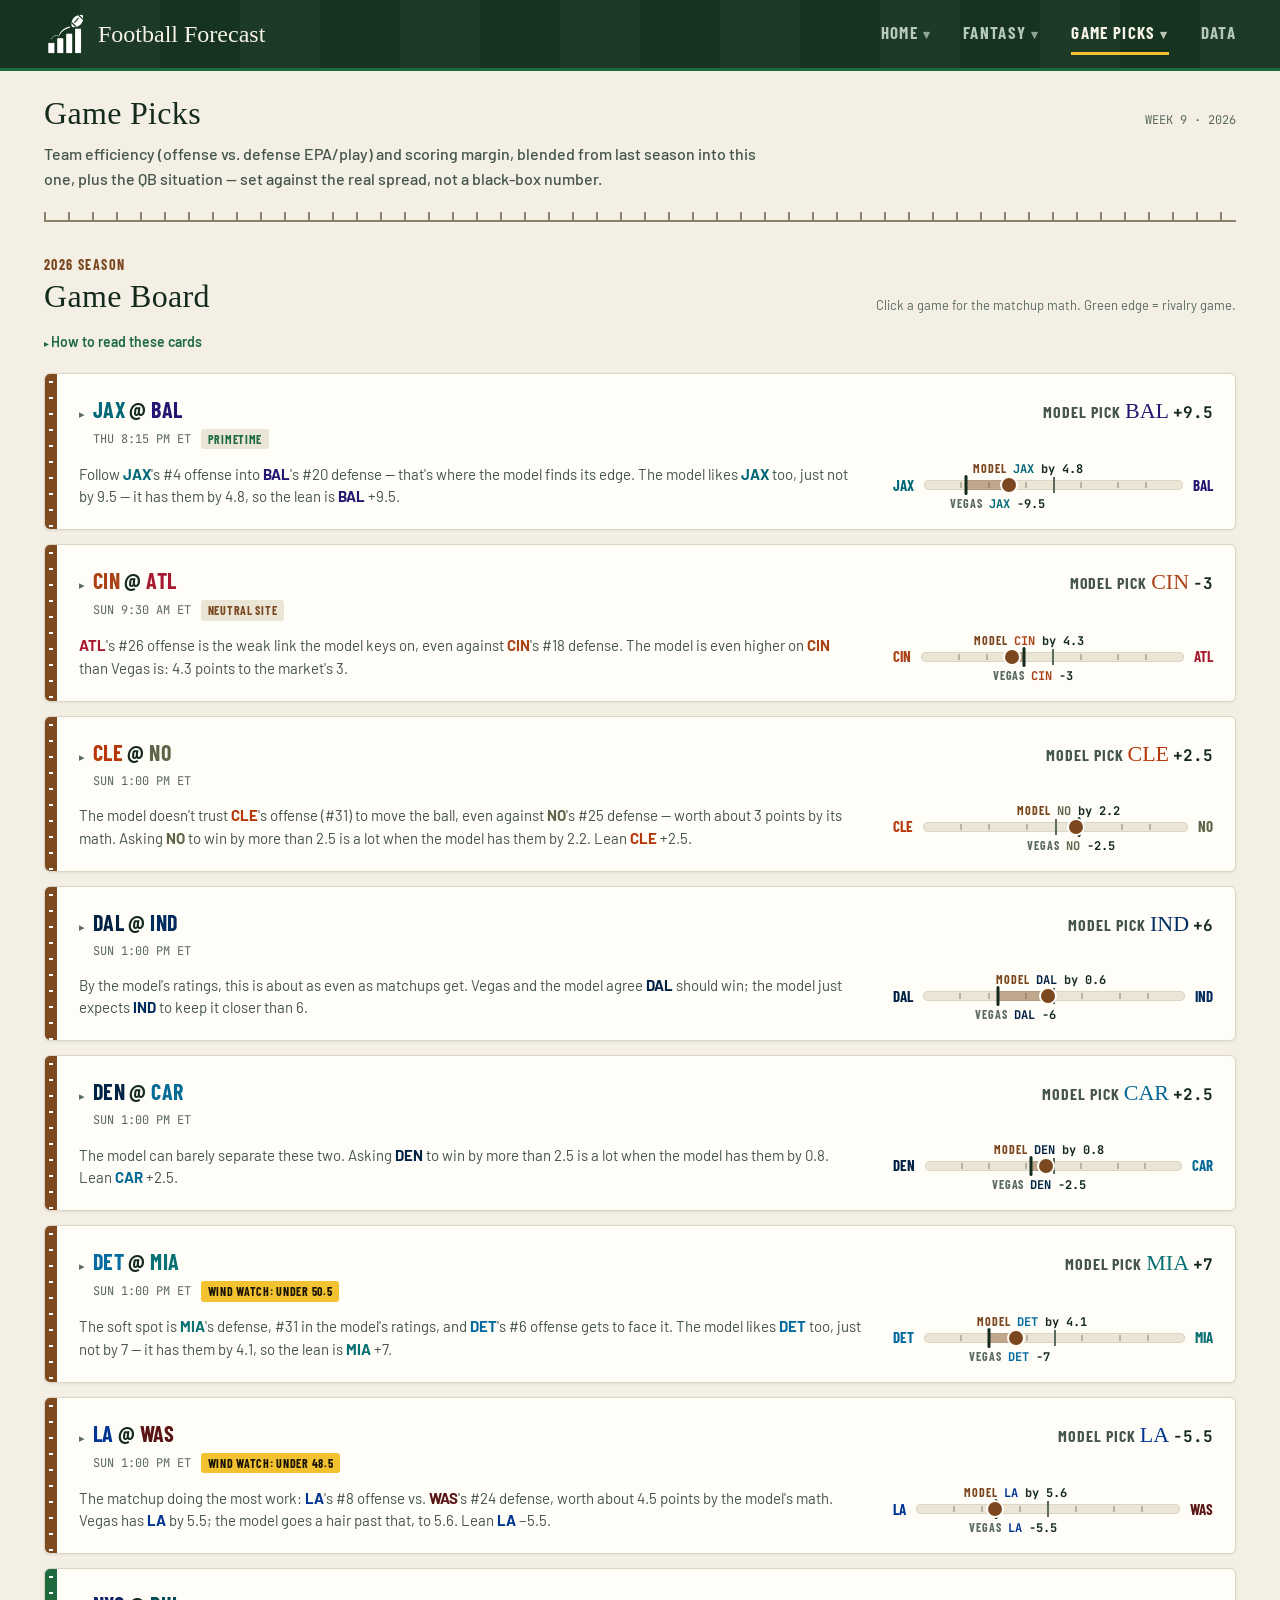
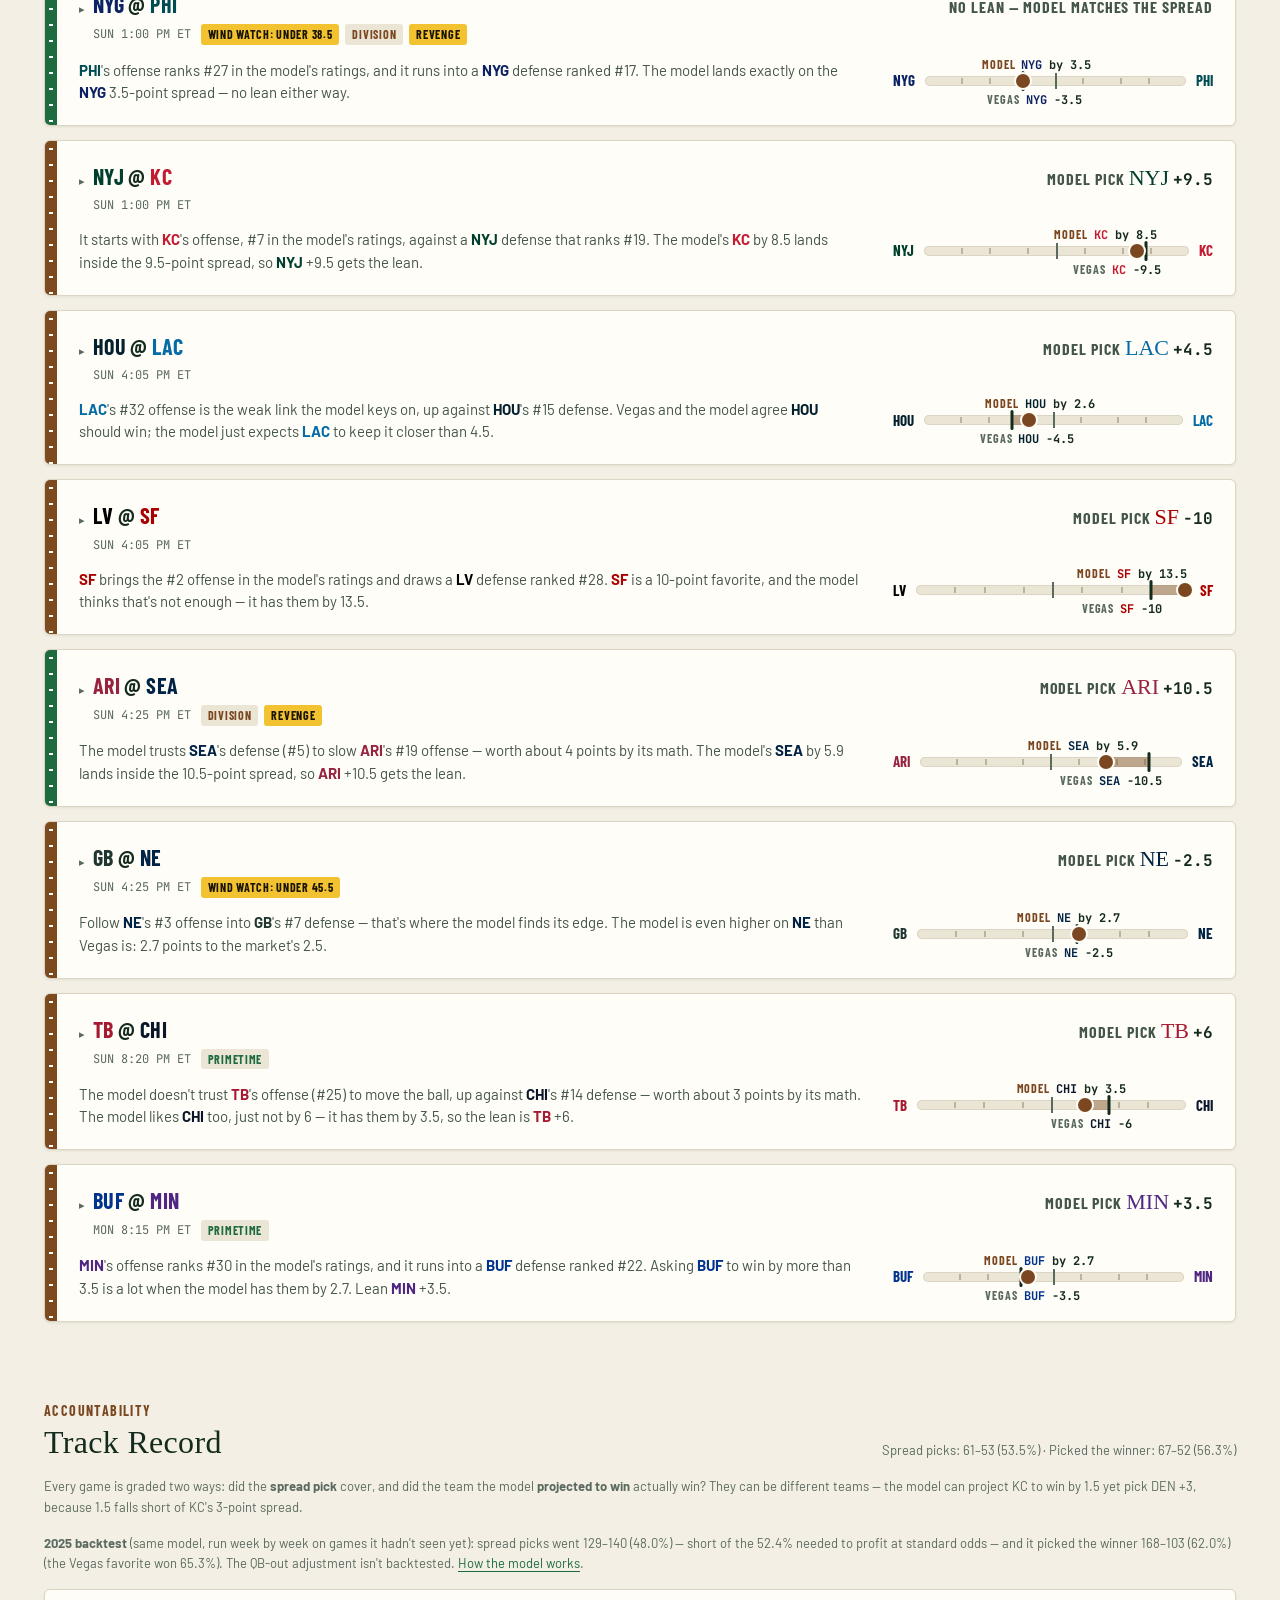
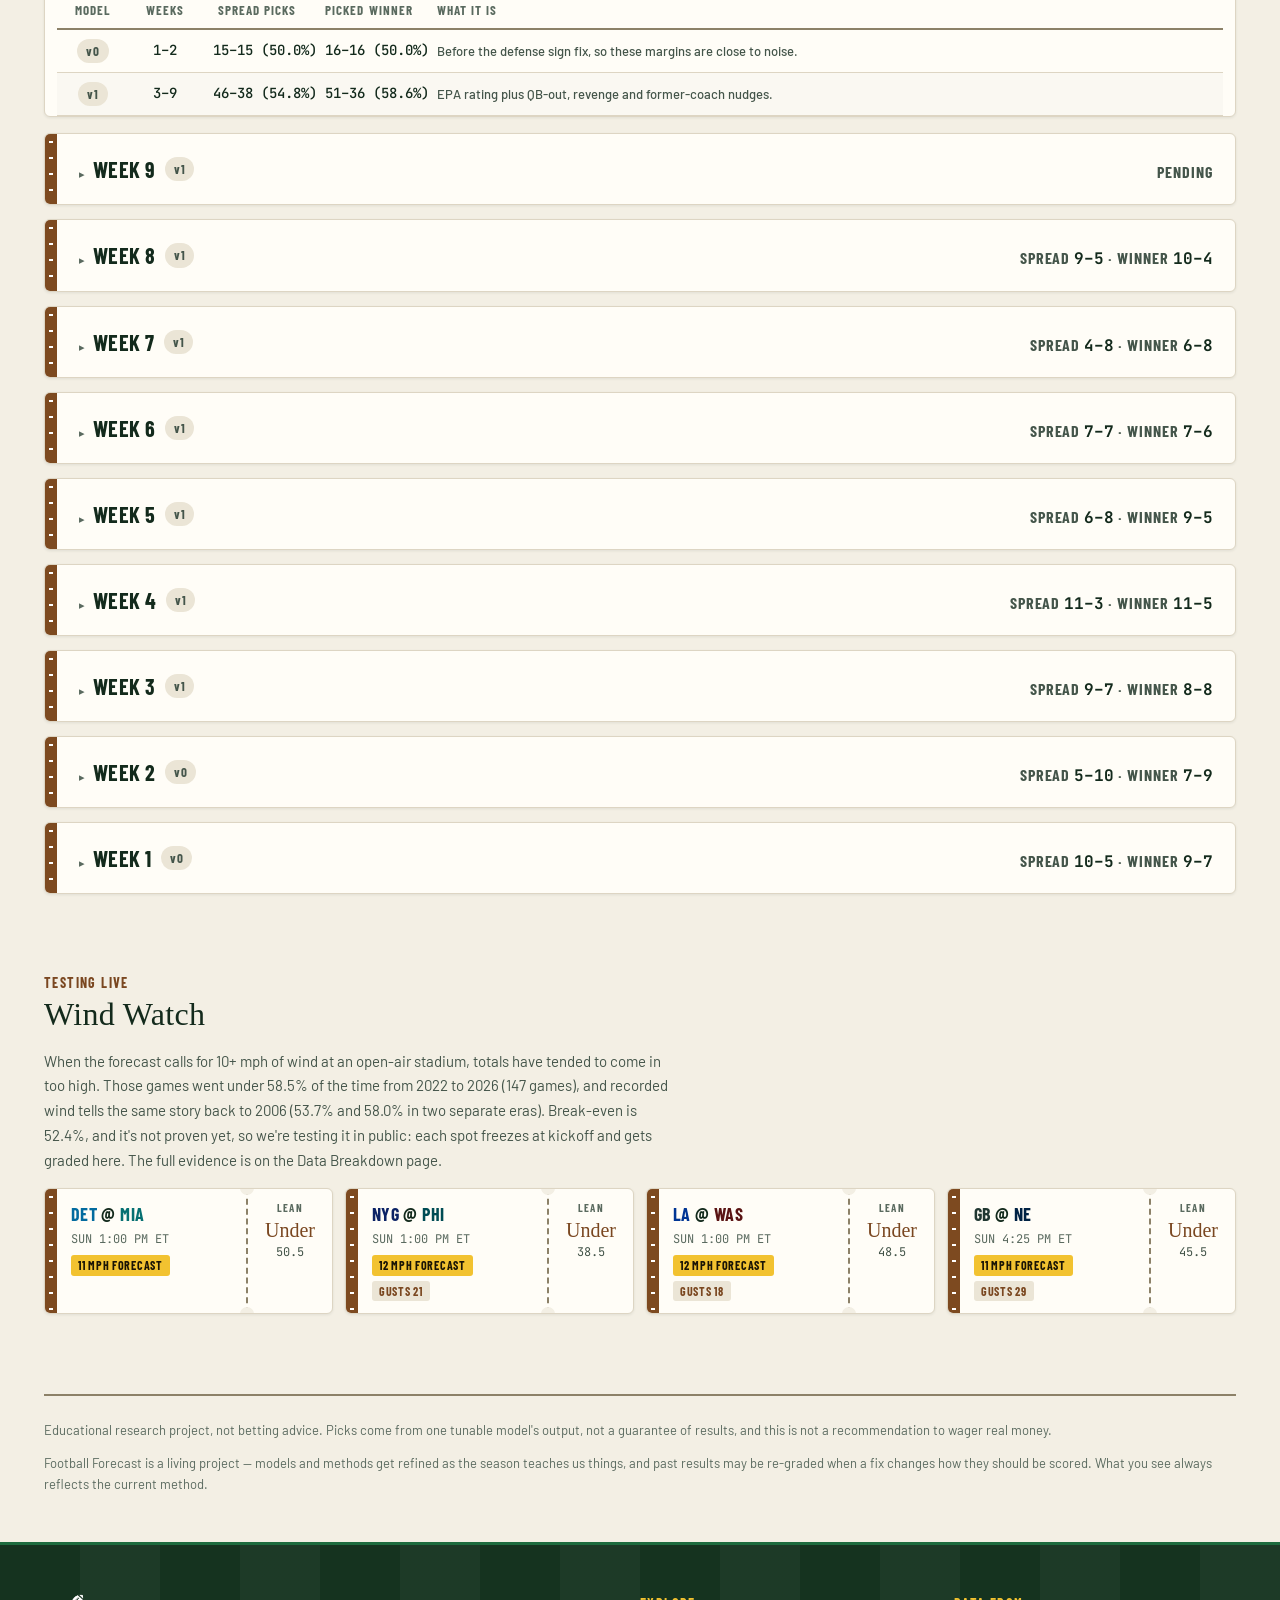
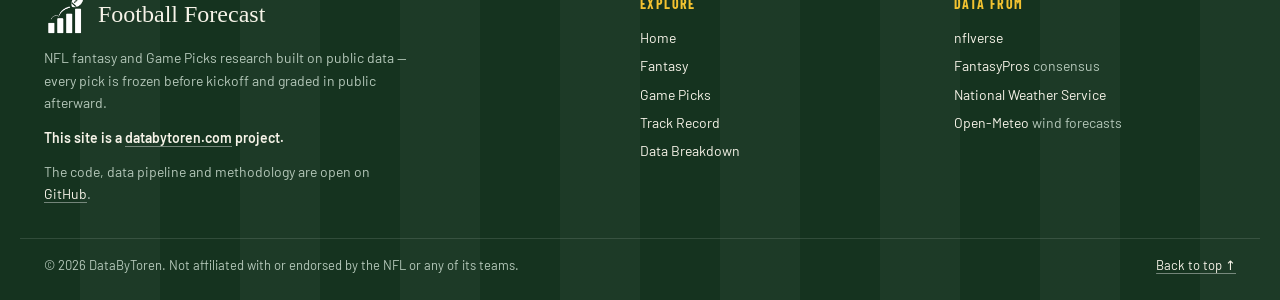
==== commit 30f569f0: "Add the Data Breakdown page A look under the hood for hardcore users. It leads with the evidence beh" ====
--- a/betting.html
+++ b/betting.html
@@ -39,6 +39,7 @@
           <li><a href="betting.html#wind-watch-section">Wind Watch</a></li>
         </ul>
       </li>
+      <li class="nav-item"><a href="data.html" class="site-nav-link">Data</a></li>
     </ul>
   </nav>
 </header>
@@ -144,6 +145,7 @@
         <li><a href="fantasy.html">Fantasy</a></li>
         <li><a href="betting.html">Game Picks</a></li>
         <li><a href="betting.html#track-record-section">Track Record</a></li>
+        <li><a href="data.html">Data Breakdown</a></li>
       </ul>
     </nav>
     <div class="footer-col">
@@ -318,7 +320,7 @@
     `When the forecast calls for ${w.rule_mph}+ mph of wind at an open-air stadium, totals have tended to come in too high. ` +
     `Those games went under ${(fc.rate * 100).toFixed(1)}% of the time from 2022 to 2026 (${fc.n} games), and recorded wind tells the same story back to 2006 ` +
     `(${(old.rate * 100).toFixed(1)}% and ${(recent.rate * 100).toFixed(1)}% in two separate eras). Break-even is ${(b.break_even * 100).toFixed(1)}%, and it's not proven yet, ` +
-    `so we're testing it in public: each spot freezes at kickoff and gets graded here.`;
+    `so we're testing it in public: each spot freezes at kickoff and gets graded here. The full evidence is on the Data Breakdown page.`;
   const r = w.record, graded = r.under + r.over;
   document.getElementById('wind-watch-record').textContent = graded
     ? `Live record: ${r.under}–${r.over}${r.push ? `–${r.push}` : ''} on the under`
@@ -593,7 +595,7 @@
     el.innerHTML = `<strong>${bt.season} backtest</strong> (same model, run week by week on games it hadn't seen yet): `
       + `spread picks went ${ats} — short of the 52.4% needed to profit at standard odds — and it picked the winner ${outright}`
       + (fav ? ` (the Vegas favorite won ${(fav * 100).toFixed(1)}%)` : '')
-      + `. The QB-out adjustment isn't backtested.`;
+      + `. The QB-out adjustment isn't backtested. <a href="data.html#game-model">How the model works</a>.`;
   } catch (e) {
     el.textContent = '';
   }
--- a/styles.css
+++ b/styles.css
@@ -569,3 +569,37 @@
 .for-real p { font-size: 14px; line-height: 1.55; color: var(--text-2); margin: 4px 0 0; }
 /* Defense streaming cards stay a tidy row. */
 .stream-grid { grid-template-columns: repeat(auto-fill, minmax(190px, 1fr)); }
+
+/* Data Breakdown: lead tiles, formula, chart extras, heat table. */
+.feature-tile { display: block; color: inherit; text-decoration: none; border-top: 4px solid var(--turf); }
+.feature-tile:hover { box-shadow: var(--shadow-md); }
+.tile-more { font-size: 13px; font-weight: 600; color: var(--turf-text); margin-top: var(--space-2); text-decoration: underline; text-underline-offset: 3px; }
+.feature-tiles { margin-bottom: 0; }
+.viz-controls { margin-bottom: var(--space-3); }
+rect.viz-band { fill: var(--surface-raised); }
+line.viz-marker { stroke: var(--text); stroke-width: 2; }
+text.viz-team { font-family: var(--font-condensed); font-size: 12px; font-weight: 600; fill: var(--text-2); }
+text.viz-team.strong { fill: var(--text); font-weight: 700; }
+.viz-key.marker { width: 3px; height: 14px; background: var(--text); border-radius: 1px; }
+.formula { padding: var(--space-4); margin-bottom: var(--space-4); }
+.formula-row { display: grid; grid-template-columns: 4.5rem 1.2rem minmax(0, 1fr); gap: var(--space-1) var(--space-2); font-family: var(--font-mono); font-size: 13px; line-height: 1.6; color: var(--text); padding: 2px 0; }
+.formula-name { font-weight: 700; color: var(--pigskin-text); }
+.formula-eq { color: var(--text-3); }
+.heat-wrap { padding: 0; }
+table.heat-table { min-width: 880px; table-layout: auto; font-size: 13px; }
+table.heat-table th { padding: 6px 2px; white-space: normal; line-height: 1.15; }
+table.heat-table td { padding: 4px 6px; text-align: center; }
+table.heat-table td.heat { font-family: var(--font-mono); font-weight: 700; color: var(--text); border-bottom: 1px solid var(--surface); border-right: 1px solid var(--surface); }
+table.heat-table td.team-cell { font-family: var(--font-condensed); font-size: 15px; font-weight: 700; text-align: left; }
+table.heat-table td.left-cell { text-align: left; }
+table.heat-table th.unit-start { border-left: 2px solid var(--line-strong); }
+table.heat-table tbody tr:nth-child(even) { background: none; }
+.heat-sort { background: none; border: none; padding: 2px 4px; cursor: pointer; font: inherit; color: inherit; text-transform: inherit; letter-spacing: inherit; }
+.heat-sort:hover { color: var(--text); text-decoration: underline; }
+th[aria-sort="ascending"] .heat-sort::after { content: ' \25B2'; font-size: 0.75em; }
+th[aria-sort="descending"] .heat-sort::after { content: ' \25BC'; font-size: 0.75em; }
+.inventory { margin-top: var(--space-4); }
+table.inventory-table { min-width: 640px; table-layout: auto; }
+.inventory-table td.wrap { white-space: normal; font-weight: 400; color: var(--text-2); }
+.inventory-table td.wrap:first-child { font-weight: 600; color: var(--text); }
+.inventory-table th.left { text-align: left; }
